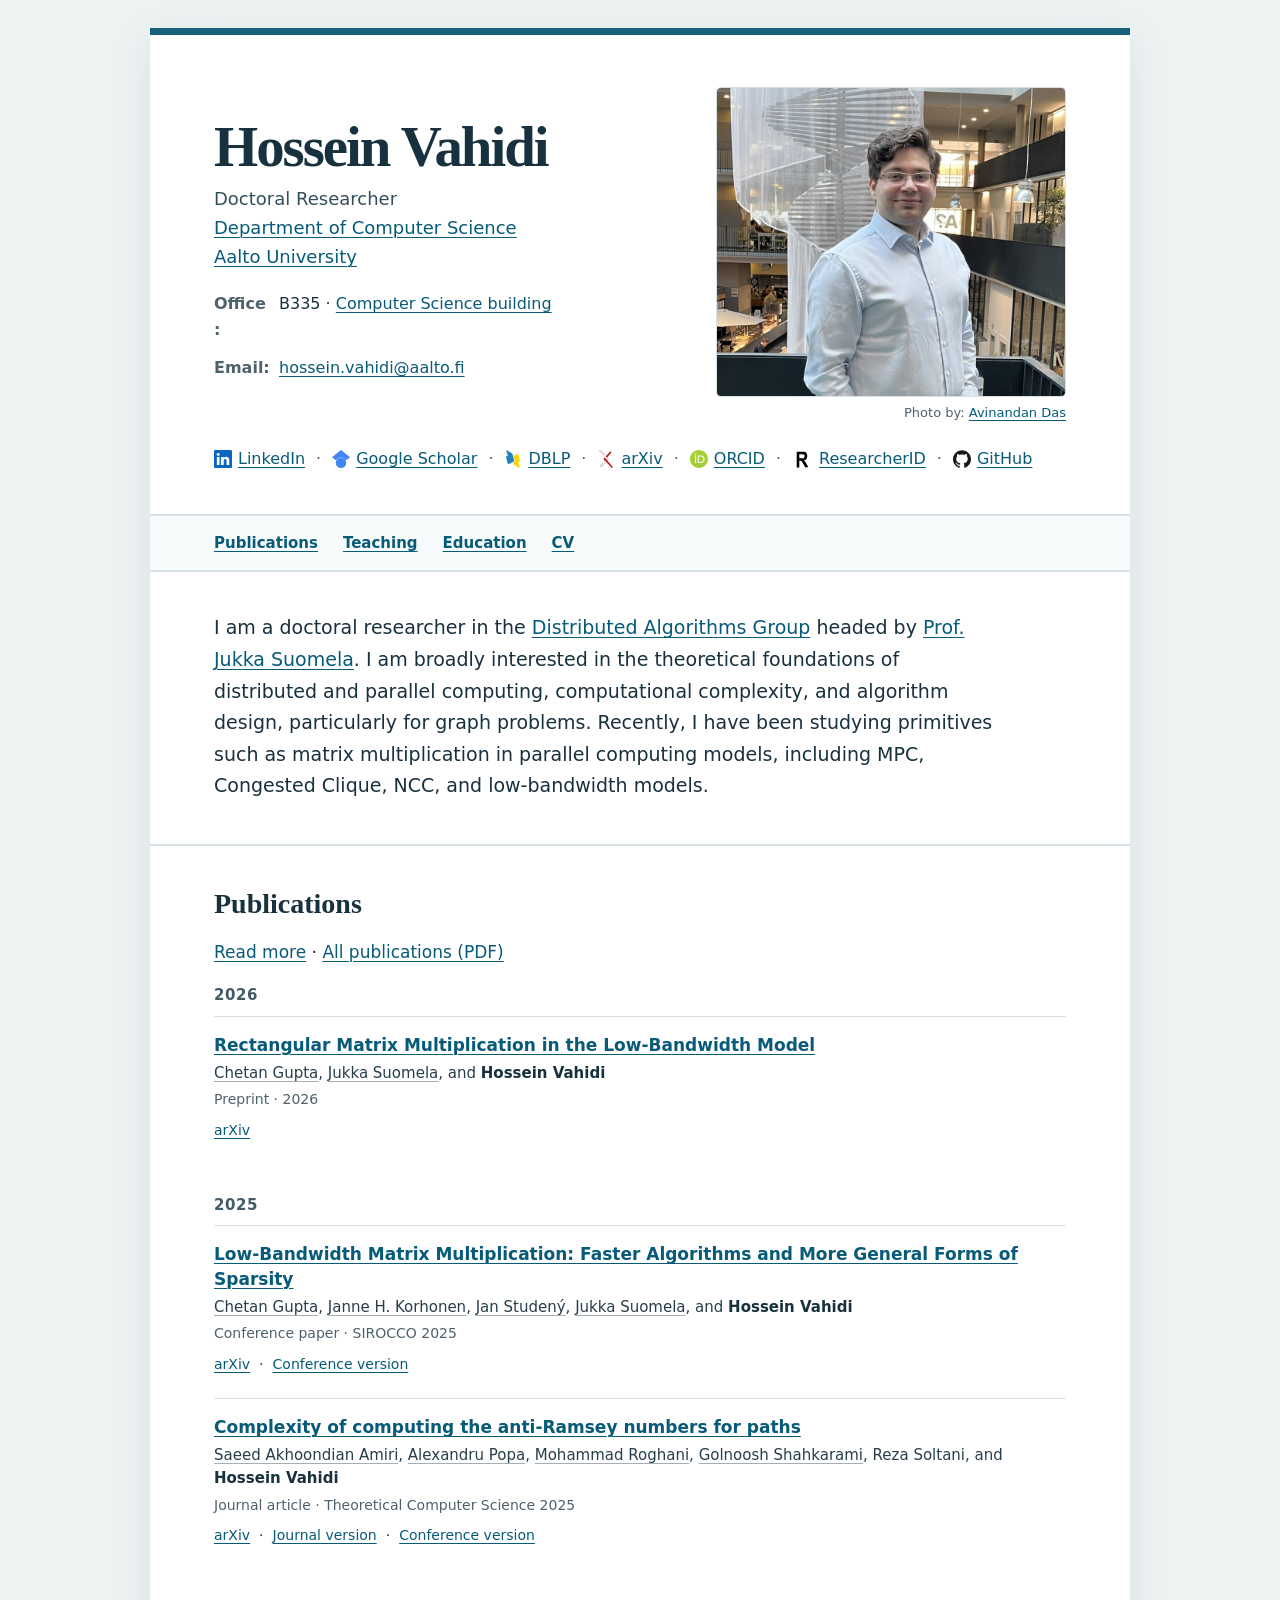
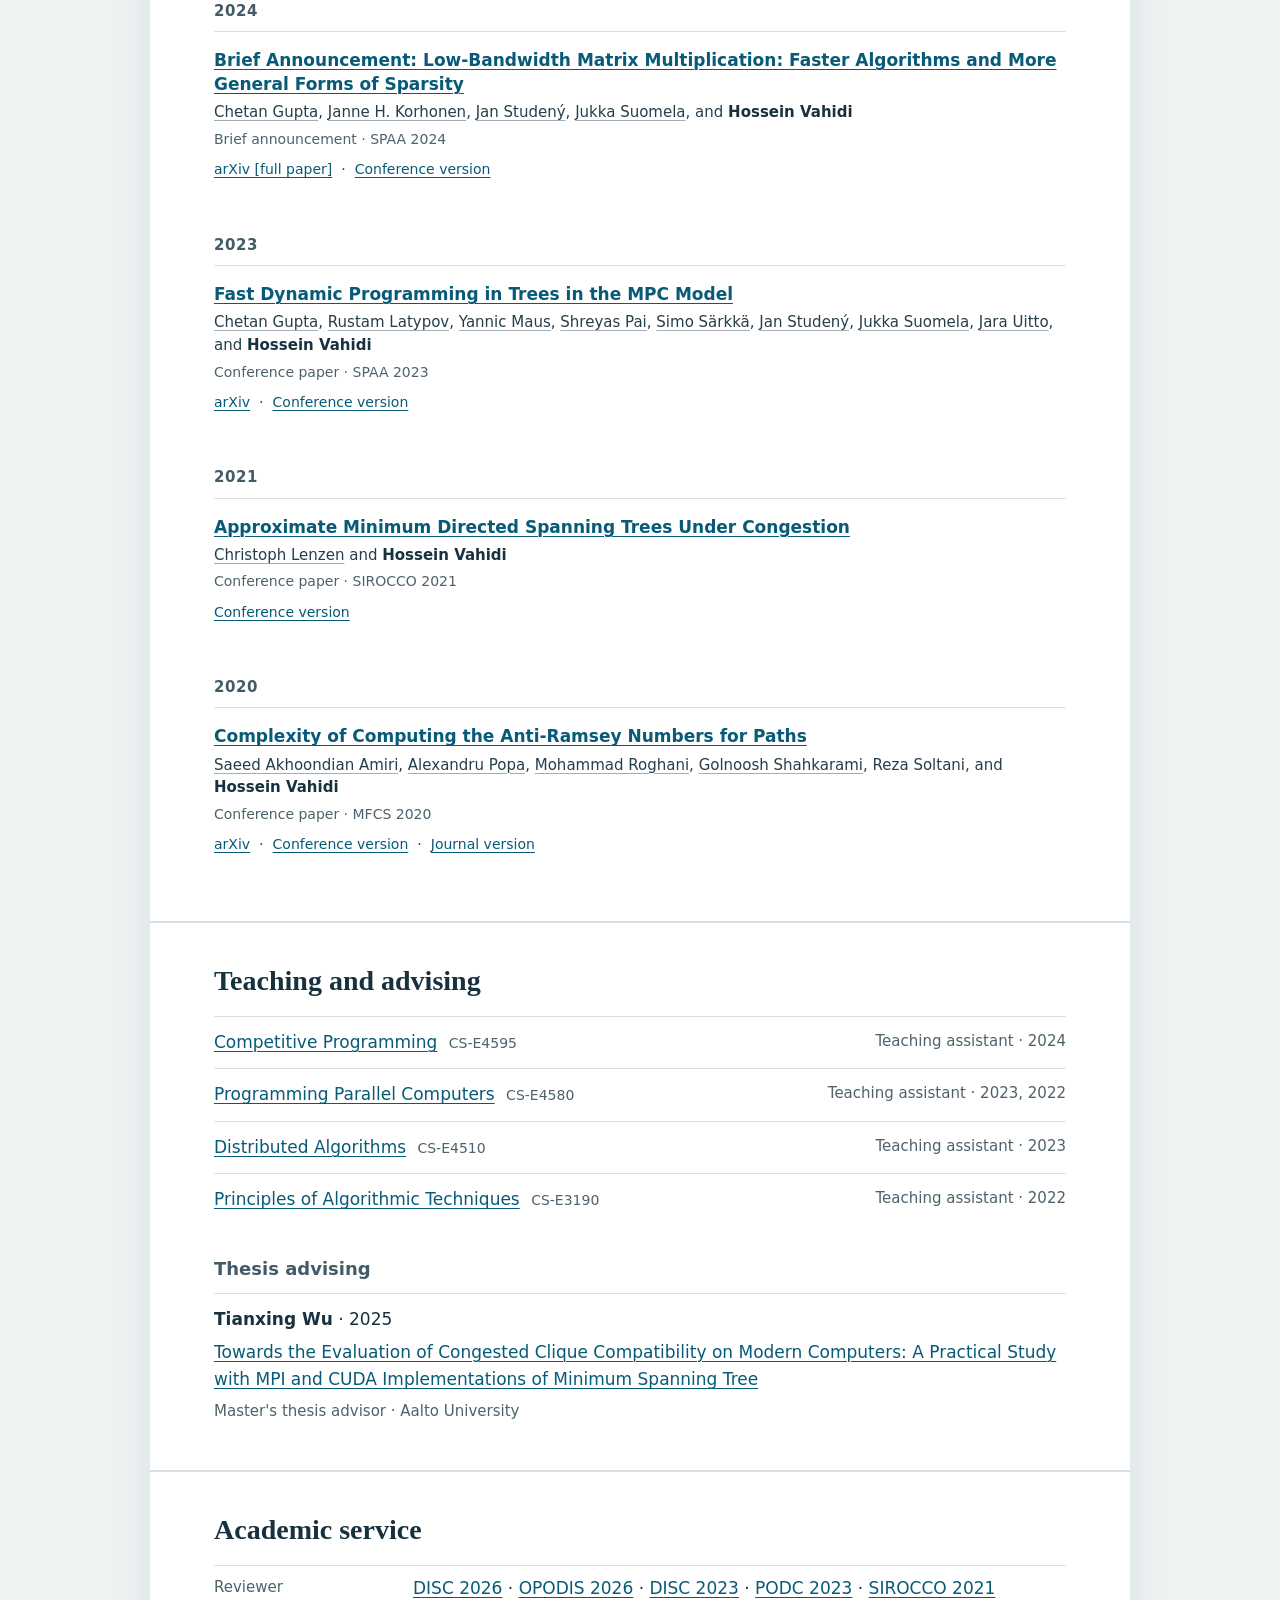
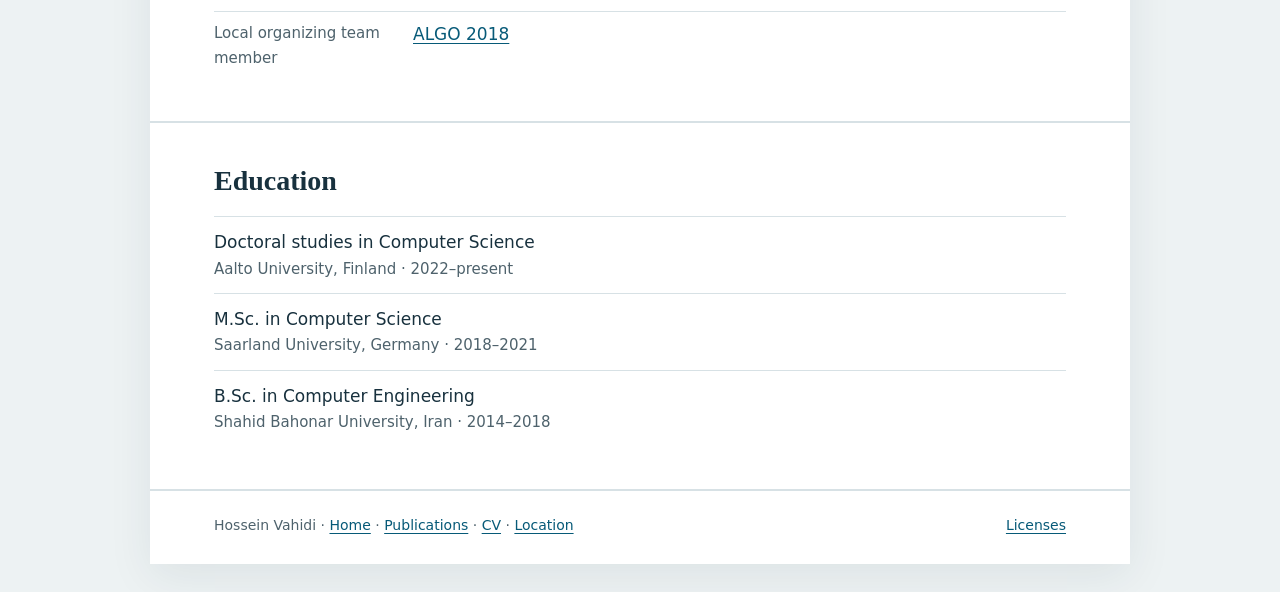
==== index.html @ 8aebdb67 "Link coauthor websites" ====
<!doctype html>
<html lang="en">
<head>
  <meta charset="utf-8">
  <meta name="viewport" content="width=device-width, initial-scale=1">
  <meta name="description" content="Doctoral Researcher · Department of Computer Science · Aalto University. Research, publications, teaching, and academic activity.">
  <title>Hossein Vahidi</title>
  <link rel="stylesheet" href="./assets/css/site.css">

</head>
<body>
  <a class="skip-link" href="#main">Skip to content</a>
  <div class="page">
    <header class="hero">
      <div class="hero-copy">
        <h1>Hossein Vahidi</h1>
        <p class="role">Doctoral Researcher<br><a href="https://www.aalto.fi/en/department-of-computer-science">Department of Computer Science</a><br><a href="https://www.aalto.fi/en">Aalto University</a></p>
        <p class="contact-row"><span class="contact-label">Office:</span> <span>B335 · <a href="location.html">Computer Science building</a></span></p>
        <p class="contact-row"><span class="contact-label">Email:</span> <span><a href="mailto:hossein.vahidi@aalto.fi">hossein.vahidi@aalto.fi</a></span></p>
      </div>
      <figure class="portrait-figure">
        <img class="portrait" src="assets/images/profile.jpg" width="900" height="796" decoding="async" alt="Portrait of Hossein Vahidi">
        <figcaption class="portrait-credit">Photo by: <a href="https://sites.google.com/view/avinandan/home">Avinandan Das</a></figcaption>
      </figure>
      <div class="profile-links" aria-label="Academic and professional profiles"><span class="profile-item"><a href="https://www.linkedin.com/in/hnvahidi/"><svg class="profile-logo" data-profile="linkedin" viewBox="0 0 16 16" fill="#0A66C2" aria-hidden="true" focusable="false"><path d="M0 1.146C0 .513.526 0 1.175 0h13.65C15.474 0 16 .513 16 1.146v13.708c0 .633-.526 1.146-1.175 1.146H1.175C.526 16 0 15.487 0 14.854zm4.943 12.248V6.169H2.542v7.225zm-1.2-8.212c.837 0 1.358-.554 1.358-1.248-.015-.709-.52-1.248-1.342-1.248S2.4 3.226 2.4 3.934c0 .694.521 1.248 1.327 1.248zm4.908 8.212V9.359c0-.216.016-.432.08-.586.173-.431.568-.878 1.232-.878.869 0 1.216.662 1.216 1.634v3.865h2.401V9.25c0-2.22-1.184-3.252-2.764-3.252-1.274 0-1.845.7-2.165 1.193v.025h-.016l.016-.025V6.169h-2.4c.03.678 0 7.225 0 7.225z"/></svg><span>LinkedIn</span></a> <span class="profile-separator" aria-hidden="true">·</span></span> <span class="profile-item"><a href="https://scholar.google.com/citations?user=b3YQjyIAAAAJ"><svg class="profile-logo" data-profile="google-scholar" viewBox="0 0 24 24" fill="#4285F4" aria-hidden="true" focusable="false"><path d="M5.242 13.769L0 9.5 12 0l12 9.5-5.242 4.269C17.548 11.249 14.978 9.5 12 9.5c-2.977 0-5.548 1.748-6.758 4.269zM12 10a7 7 0 1 0 0 14 7 7 0 0 0 0-14z"/></svg><span>Google Scholar</span></a> <span class="profile-separator" aria-hidden="true">·</span></span> <span class="profile-item"><a href="https://dblp.org/pid/224/3791-1"><svg class="profile-logo" data-profile="dblp" viewBox="0 0 24 24" fill="#2581C4" aria-hidden="true" focusable="false"><path d="M3.075.002c-.096.013-.154.092-.094.31L4.97 7.73 3.1 8.6s-.56.26-.4.85l2.45 9.159s.16.59.72.33l6.169-2.869 1.3-.61s.52-.24.42-.79l-.01-.06-1.13-4.22-.658-2.45-.672-2.49v-.04s-.16-.59-.84-1L3.5.141s-.265-.16-.425-.139z" fill="#2581C4"/><path d="M18.324 5.03a.724.724 0 0 0-.193.06l-5.602 2.6.862 3.2 1.09 4.08.01.06c.05.47-.411.79-.411.79l-1.88.87.5 1.89.04.1c.07.17.28.6.81.91l6.95 4.269s.68.41.52-.17l-1.981-7.4 1.861-.86s.56-.26.4-.85L18.85 5.42s-.116-.452-.526-.39z" fill="#FFD500"/></svg><span>DBLP</span></a> <span class="profile-separator" aria-hidden="true">·</span></span> <span class="profile-item"><a href="https://arxiv.org/a/vahidi_h_1"><svg class="profile-logo" data-profile="arxiv" viewBox="0 0 24 24" fill="#B31B1B" aria-hidden="true" focusable="false"><path d="M3.8423 0a1.0037 1.0037 0 0 0-.922.6078c-.1536.3687-.0438.6275.2938 1.1113l6.9185 8.3597-1.0223 1.1058a1.0393 1.0393 0 0 0 .003 1.4229l1.2292 1.3135-5.4391 6.4444c-.2803.299-.4538.823-.2971 1.1986a1.0253 1.0253 0 0 0 .9585.635.9133.9133 0 0 0 .6891-.3405l5.783-6.126 7.4902 8.0051a.8527.8527 0 0 0 .6835.2597.9575.9575 0 0 0 .8777-.6138c.1577-.377-.017-.7502-.306-1.1407l-7.0518-8.3418 1.0632-1.13a.9626.9626 0 0 0 .0089-1.3165L4.6336.4639s-.3733-.4535-.768-.463zm0 .272h.0166c.2179.0052.4874.2715.5644.3639l.005.006.0052.0055 10.169 10.9905a.6915.6915 0 0 1-.0072.945l-1.0666 1.133-1.4982-1.7724-8.5994-10.39c-.3286-.472-.352-.6183-.2592-.841a.7307.7307 0 0 1 .6704-.4401Zm14.341 1.5701a.877.877 0 0 0-.6554.2418l-5.6962 6.1584 1.6944 1.8319 5.3089-6.5138c.3251-.4335.479-.6603.3247-1.0292a1.1205 1.1205 0 0 0-.9763-.689zm-7.6557 12.2823 1.3186 1.4135-5.7864 6.1295a.6494.6494 0 0 1-.4959.26.7516.7516 0 0 1-.706-.4669c-.1119-.2682.0359-.6864.2442-.9083l.0051-.0055.0047-.0055z"/></svg><span>arXiv</span></a> <span class="profile-separator" aria-hidden="true">·</span></span> <span class="profile-item"><a href="https://orcid.org/0000-0002-0040-1213"><svg class="profile-logo" data-profile="orcid" viewBox="0 0 24 24" fill="#A6CE39" aria-hidden="true" focusable="false"><path d="M12 0C5.372 0 0 5.372 0 12s5.372 12 12 12 12-5.372 12-12S18.628 0 12 0zM7.369 4.378c.525 0 .947.431.947.947s-.422.947-.947.947a.95.95 0 0 1-.947-.947c0-.525.422-.947.947-.947zm-.722 3.038h1.444v10.041H6.647V7.416zm3.562 0h3.9c3.712 0 5.344 2.653 5.344 5.025 0 2.578-2.016 5.025-5.325 5.025h-3.919V7.416zm1.444 1.303v7.444h2.297c3.272 0 4.022-2.484 4.022-3.722 0-2.016-1.284-3.722-4.097-3.722h-2.222z"/></svg><span>ORCID</span></a> <span class="profile-separator" aria-hidden="true">·</span></span> <span class="profile-item"><a href="https://www.webofscience.com/wos/author/record/REZ-7550-2026"><svg class="profile-logo" data-profile="web-of-science" viewBox="0 0 320 512" fill="#000000" aria-hidden="true" focusable="false"><path d="M 18.560221,447.99914 V 64 H 152.41616 c 34.22381,0 58.6717,3.455812 73.34367,10.352093 14.67196,6.896322 26.71982,18.864102 36.144,35.888077 9.42419,17.02394 14.14393,37.40792 14.14393,61.16806 0,30.03214 -7.19994,54.22408 -21.616,72.55967 -14.41603,18.33559 -34.88004,29.85582 -61.42399,34.57601 13.61584,9.7759 24.88013,20.47974 33.792,32.08006 8.91187,11.61601 21.03978,32.4318 36.41613,62.47968 l 38.22388,74.8959 h -75.84009 l -45.98377,-83.5518 c -16.55978,-30.20801 -27.8079,-49.1198 -33.74388,-56.70385 -5.93598,-7.58406 -12.22417,-12.83184 -18.86409,-15.71191 -6.63993,-2.88006 -17.2799,-4.31987 -31.951873,-4.31987 H 81.93591 V 448 H 18.560221 Z M 81.93591,226.39968 h 47.15191 c 28.81588,0 47.15191,-1.26393 55.00808,-3.79179 7.85618,-2.52789 14.22398,-7.6322 19.12003,-15.32779 4.89606,-7.67988 7.3281,-17.90378 7.3281,-30.63983 0,-12.22416 -2.4478,-22.04778 -7.3281,-29.47212 -4.8803,-7.42437 -11.51978,-12.52777 -19.90402,-15.32779 -5.93599,-1.92017 -23.13584,-2.88006 -51.59997,-2.88006 H 81.93591 v 97.43983 z"/></svg><span>ResearcherID</span></a> <span class="profile-separator" aria-hidden="true">·</span></span> <span class="profile-item"><a href="https://github.com/HnVahidi"><svg class="profile-logo" data-profile="github" viewBox="0 0 24 24" fill="#181717" aria-hidden="true" focusable="false"><path d="M12 .297c-6.63 0-12 5.373-12 12 0 5.303 3.438 9.8 8.205 11.385.6.113.82-.258.82-.577 0-.285-.01-1.04-.015-2.04-3.338.724-4.042-1.61-4.042-1.61C4.422 18.07 3.633 17.7 3.633 17.7c-1.087-.744.084-.729.084-.729 1.205.084 1.838 1.236 1.838 1.236 1.07 1.835 2.809 1.305 3.495.998.108-.776.417-1.305.76-1.605-2.665-.3-5.466-1.332-5.466-5.93 0-1.31.465-2.38 1.235-3.22-.135-.303-.54-1.523.105-3.176 0 0 1.005-.322 3.3 1.23.96-.267 1.98-.399 3-.405 1.02.006 2.04.138 3 .405 2.28-1.552 3.285-1.23 3.285-1.23.645 1.653.24 2.873.12 3.176.765.84 1.23 1.91 1.23 3.22 0 4.61-2.805 5.625-5.475 5.92.42.36.81 1.096.81 2.22 0 1.606-.015 2.896-.015 3.286 0 .315.21.69.825.57C20.565 22.092 24 17.592 24 12.297c0-6.627-5.373-12-12-12"/></svg><span>GitHub</span></a></span></div>
    </header>
    <nav class="page-nav" aria-label="Homepage sections"><a href="#publications">Publications</a><a href="#teaching">Teaching</a><a href="#education">Education</a><a href="cv.html">CV</a></nav>
    <main id="main"><div id="research" class="section research-intro"><p class="lead">I am a doctoral researcher in the <a href="https://research.cs.aalto.fi/da/">Distributed Algorithms Group</a> headed by <a href="https://jukkasuomela.fi/">Prof. Jukka Suomela</a>. I am broadly interested in the theoretical foundations of distributed and parallel computing, computational complexity, and algorithm design, particularly for graph problems. Recently, I have been studying primitives such as matrix multiplication in parallel computing models, including MPC, Congested Clique, NCC, and low-bandwidth models.</p></div><section id="publications" class="section"><h2>Publications</h2><p><a href="publications.html">Read more</a> · <a href="downloads/publications.pdf" download>All publications (PDF)</a></p><div class="year-group"><h3>2026</h3><ol class="publication-list"><li class="publication"><h4><a href="publications.html#rectangular-lb-mm26">Rectangular Matrix Multiplication in the Low-Bandwidth Model</a></h4><p class="authors"><a class="coauthor-link" href="https://sites.google.com/view/chetan-gupta/home">Chetan Gupta</a>, <a class="coauthor-link" href="https://jukkasuomela.fi/">Jukka Suomela</a>, and <strong>Hossein Vahidi</strong></p><p class="pub-meta">Preprint · 2026</p><p class="version-links"><a href="https://arxiv.org/abs/2606.04652">arXiv</a></p></li></ol></div><div class="year-group"><h3>2025</h3><ol class="publication-list"><li class="publication"><h4><a href="publications.html#lb-sparse-mm25">Low-Bandwidth Matrix Multiplication: Faster Algorithms and More General Forms of Sparsity</a></h4><p class="authors"><a class="coauthor-link" href="https://sites.google.com/view/chetan-gupta/home">Chetan Gupta</a>, <a class="coauthor-link" href="https://research-explorer.ista.ac.at/person/C5402D42-15BC-11E9-A202-CA2BE6697425">Janne H. Korhonen</a>, <a class="coauthor-link" href="https://sites.google.com/view/janstudeny/">Jan Studený</a>, <a class="coauthor-link" href="https://jukkasuomela.fi/">Jukka Suomela</a>, and <strong>Hossein Vahidi</strong></p><p class="pub-meta">Conference paper · SIROCCO 2025</p><p class="version-links"><a href="https://arxiv.org/abs/2404.15559">arXiv</a> <span aria-hidden="true">·</span> <a href="https://doi.org/10.1007/978-3-031-91736-3_20">Conference version</a></p></li><li class="publication"><h4><a href="publications.html#antiramsey20">Complexity of computing the anti-Ramsey numbers for paths</a></h4><p class="authors"><a class="coauthor-link" href="https://sites.google.com/view/saeedamiri/home">Saeed Akhoondian Amiri</a>, <a class="coauthor-link" href="https://alexpopa.neocities.org/">Alexandru Popa</a>, <a class="coauthor-link" href="https://mohammadroghani.github.io/">Mohammad Roghani</a>, <a class="coauthor-link" href="https://www.mpi-inf.mpg.de/departments/algorithms-complexity/people/current-members/golnoosh-shahkarami">Golnoosh Shahkarami</a>, Reza Soltani, and <strong>Hossein Vahidi</strong></p><p class="pub-meta">Journal article · Theoretical Computer Science 2025</p><p class="version-links"><a href="https://arxiv.org/abs/1810.08004">arXiv</a> <span aria-hidden="true">·</span> <a href="https://doi.org/10.1016/j.tcs.2025.115271">Journal version</a> <span aria-hidden="true">·</span> <a href="https://drops.dagstuhl.de/entities/document/10.4230/LIPIcs.MFCS.2020.6">Conference version</a></p></li></ol></div><div class="year-group"><h3>2024</h3><ol class="publication-list"><li class="publication"><h4><a href="publications.html#lb-sparse-mm-spaa24">Brief Announcement: Low-Bandwidth Matrix Multiplication: Faster Algorithms and More General Forms of Sparsity</a></h4><p class="authors"><a class="coauthor-link" href="https://sites.google.com/view/chetan-gupta/home">Chetan Gupta</a>, <a class="coauthor-link" href="https://research-explorer.ista.ac.at/person/C5402D42-15BC-11E9-A202-CA2BE6697425">Janne H. Korhonen</a>, <a class="coauthor-link" href="https://sites.google.com/view/janstudeny/">Jan Studený</a>, <a class="coauthor-link" href="https://jukkasuomela.fi/">Jukka Suomela</a>, and <strong>Hossein Vahidi</strong></p><p class="pub-meta">Brief announcement · SPAA 2024</p><p class="version-links"><a href="https://arxiv.org/abs/2404.15559">arXiv [full paper]</a> <span aria-hidden="true">·</span> <a href="https://doi.org/10.1145/3626183.3660270">Conference version</a></p></li></ol></div><div class="year-group"><h3>2023</h3><ol class="publication-list"><li class="publication"><h4><a href="publications.html#mpc_dp_trees23">Fast Dynamic Programming in Trees in the MPC Model</a></h4><p class="authors"><a class="coauthor-link" href="https://sites.google.com/view/chetan-gupta/home">Chetan Gupta</a>, <a class="coauthor-link" href="https://rustamlatypov.github.io/">Rustam Latypov</a>, <a class="coauthor-link" href="https://academia.yannicmaus.de/">Yannic Maus</a>, <a class="coauthor-link" href="https://shreyaspai.com/">Shreyas Pai</a>, <a class="coauthor-link" href="https://users.aalto.fi/~ssarkka/">Simo Särkkä</a>, <a class="coauthor-link" href="https://sites.google.com/view/janstudeny/">Jan Studený</a>, <a class="coauthor-link" href="https://jukkasuomela.fi/">Jukka Suomela</a>, <a class="coauthor-link" href="https://users.aalto.fi/~uittoj3/">Jara Uitto</a>, and <strong>Hossein Vahidi</strong></p><p class="pub-meta">Conference paper · SPAA 2023</p><p class="version-links"><a href="https://arxiv.org/abs/2305.03693">arXiv</a> <span aria-hidden="true">·</span> <a href="https://doi.org/10.1145/3558481.3591098">Conference version</a></p></li></ol></div><div class="year-group"><h3>2021</h3><ol class="publication-list"><li class="publication"><h4><a href="publications.html#congest-mdst21">Approximate Minimum Directed Spanning Trees Under Congestion</a></h4><p class="authors"><a class="coauthor-link" href="https://sites.google.com/view/christoph-lenzen">Christoph Lenzen</a> and <strong>Hossein Vahidi</strong></p><p class="pub-meta">Conference paper · SIROCCO 2021</p><p class="version-links"><a href="https://doi.org/10.1007/978-3-030-79527-6_20">Conference version</a></p></li></ol></div><div class="year-group"><h3>2020</h3><ol class="publication-list"><li class="publication"><h4><a href="publications.html#antiramsey-mfcs20">Complexity of Computing the Anti-Ramsey Numbers for Paths</a></h4><p class="authors"><a class="coauthor-link" href="https://sites.google.com/view/saeedamiri/home">Saeed Akhoondian Amiri</a>, <a class="coauthor-link" href="https://alexpopa.neocities.org/">Alexandru Popa</a>, <a class="coauthor-link" href="https://mohammadroghani.github.io/">Mohammad Roghani</a>, <a class="coauthor-link" href="https://www.mpi-inf.mpg.de/departments/algorithms-complexity/people/current-members/golnoosh-shahkarami">Golnoosh Shahkarami</a>, Reza Soltani, and <strong>Hossein Vahidi</strong></p><p class="pub-meta">Conference paper · MFCS 2020</p><p class="version-links"><a href="https://arxiv.org/abs/1810.08004">arXiv</a> <span aria-hidden="true">·</span> <a href="https://drops.dagstuhl.de/entities/document/10.4230/LIPIcs.MFCS.2020.6">Conference version</a> <span aria-hidden="true">·</span> <a href="https://doi.org/10.1016/j.tcs.2025.115271">Journal version</a></p></li></ol></div></section><section id="teaching" class="section"><h2>Teaching and advising</h2><ul class="simple-list"><li class="simple-item"><span><a href="https://plus.cs.aalto.fi/cs-e4595/2024/">Competitive Programming</a> <span class="code">CS-E4595</span></span><span class="item-detail">Teaching assistant · 2024</span></li><li class="simple-item"><span><a href="https://ppc.cs.aalto.fi/">Programming Parallel Computers</a> <span class="code">CS-E4580</span></span><span class="item-detail">Teaching assistant · 2023, 2022</span></li><li class="simple-item"><span><a href="https://jukkasuomela.fi/da2020/">Distributed Algorithms</a> <span class="code">CS-E4510</span></span><span class="item-detail">Teaching assistant · 2023</span></li><li class="simple-item"><span><a href="https://plus.cs.aalto.fi/CS-E3190/2022/">Principles of Algorithmic Techniques</a> <span class="code">CS-E3190</span></span><span class="item-detail">Teaching assistant · 2022</span></li></ul><h3 class="subheading">Thesis advising</h3><ul class="simple-list"><li class="thesis-item"><p><strong>Tianxing Wu</strong> · 2025</p><p><a href="https://urn.fi/URN:NBN:fi:aalto-202508196296">Towards the Evaluation of Congested Clique Compatibility on Modern Computers: A Practical Study with MPI and CUDA Implementations of Minimum Spanning Tree</a></p><p class="item-detail">Master&#x27;s thesis advisor · Aalto University</p></li></ul></section><section id="service" class="section"><h2>Academic service</h2><dl class="service-list"><div class="service-row"><dt>Reviewer</dt><dd><a href="https://www.disc-conference.org/wp/disc2026/">DISC 2026</a> <span aria-hidden="true">·</span> <a href="https://opodis26.software.imdea.org/">OPODIS 2026</a> <span aria-hidden="true">·</span> <a href="https://drops.dagstuhl.de/entities/document/10.4230/LIPIcs.DISC.2023.0">DISC 2023</a> <span aria-hidden="true">·</span> <a href="https://www.podc.org/podc2023/">PODC 2023</a> <span aria-hidden="true">·</span> <a href="https://link.springer.com/book/10.1007/978-3-030-79527-6">SIROCCO 2021</a></dd></div><div class="service-row"><dt>Local organizing team member</dt><dd><a href="https://algo2018.hiit.fi/committees/">ALGO 2018</a></dd></div></dl></section><section id="education" class="section"><h2>Education</h2><ul class="simple-list"><li class="simple-item"><span>Doctoral studies in Computer Science</span><span class="item-detail">Aalto University, Finland · 2022–present</span></li><li class="simple-item"><span>M.Sc. in Computer Science</span><span class="item-detail">Saarland University, Germany · 2018–2021</span></li><li class="simple-item"><span>B.Sc. in Computer Engineering</span><span class="item-detail">Shahid Bahonar University, Iran · 2014–2018</span></li></ul></section></main>
    <footer class="footer"><span class="footer-navigation">Hossein Vahidi · <a href="./">Home</a> · <a href="./publications.html">Publications</a> · <a href="./cv.html">CV</a> · <a href="./location.html">Location</a></span><a class="footer-licenses" href="./assets/ICON-LICENSE.txt">Licenses</a></footer>
  </div>
</body>
</html>
---- assets/css/site.css ----
:root {
  color-scheme: light;
  --ink: #18313e;
  --muted: #4e626c;
  --line: #d7e1e5;
  --divider-width: 2px;
  --link: #075a78;
  --paper: #ffffff;
  --background: #edf2f3;
  --page-gutter: clamp(28px, calc(10vw - 34px), 64px);
}

* { box-sizing: border-box; }

html { scroll-behavior: smooth; }

body {
  margin: 0;
  background: var(--background);
  color: var(--ink);
  font-family: system-ui, -apple-system, "Segoe UI", sans-serif;
  font-size: 17px;
  line-height: 1.62;
}

a { color: var(--link); text-decoration-thickness: 1px; text-underline-offset: 3px; }
a:hover { color: #043e54; text-decoration-thickness: 2px; }
a:focus-visible { outline: 3px solid #c28431; outline-offset: 4px; border-radius: 2px; }

.skip-link {
  position: absolute;
  top: -100px;
  left: 12px;
  padding: 8px 14px;
  background: var(--paper);
  z-index: 5;
}
.skip-link:focus { top: 12px; }

.page {
  max-width: 980px;
  min-height: 100vh;
  margin: 28px auto;
  background: var(--paper);
  box-shadow: 0 12px 42px rgba(20, 46, 59, .08);
}

.hero {
  display: grid;
  grid-template-columns: minmax(0, 1fr) clamp(240px, 36vw, 350px);
  gap: 24px clamp(24px, 4.3vw, 42px);
  align-items: center;
  justify-content: space-between;
  padding: clamp(34px, 5.3vw, 52px) var(--page-gutter) clamp(34px, 4.3vw, 42px);
  border-top: 7px solid #19607a;
}
.hero-copy { min-width: 0; }
.eyebrow {
  margin: 0 0 7px;
  color: var(--muted);
  font-size: 12px;
  font-weight: 700;
  letter-spacing: .13em;
  text-transform: uppercase;
}
h1, h2, h3, h4, p { margin-top: 0; }
h1 {
  margin-bottom: 5px;
  font-family: Georgia, "Times New Roman", serif;
  font-size: clamp(2.5rem, 5.6vw, 3.55rem);
  font-weight: 600;
  letter-spacing: -.035em;
  line-height: 1.1;
}
.role { max-width: 560px; margin-bottom: 20px; color: #334f5b; font-size: 18px; }
.contact-row { display: grid; grid-template-columns: 3.5em minmax(0, 1fr); gap: 9px; margin-bottom: 12px; font-size: 16px; overflow-wrap: anywhere; }
.contact-label { color: var(--muted); font-weight: 600; }
.profile-links { grid-column: 1 / -1; display: flex; flex-wrap: wrap; gap: 7px 11px; font-size: 16px; }
.profile-item { display: inline-flex; align-items: center; gap: 11px; }
.profile-links a { display: inline-flex; align-items: center; gap: 6px; white-space: nowrap; }
.profile-logo { width: 18px; height: 18px; flex: 0 0 auto; }
.profile-logo[data-profile="web-of-science"] { width: 21px; height: 21px; }
.profile-separator { color: var(--muted); }
.portrait-figure {
  width: 100%;
  max-width: 350px;
  margin: 0;
  justify-self: end;
}
.portrait {
  display: block;
  width: 100%;
  height: auto;
  border: 1px solid var(--line);
  border-radius: 5px;
}
.portrait-credit {
  margin-top: 6px;
  color: var(--muted);
  font-size: 13px;
  line-height: 1.5;
  text-align: right;
}

.page-nav {
  display: flex;
  flex-wrap: wrap;
  gap: 4px 25px;
  padding: 15px var(--page-gutter);
  border-top: var(--divider-width) solid var(--line);
  border-bottom: var(--divider-width) solid var(--line);
  background: #f8fbfb;
  font-size: 15px;
  font-weight: 600;
}

.section { padding: 40px var(--page-gutter) 42px; border-bottom: var(--divider-width) solid var(--line); scroll-margin-top: 15px; }
.section:last-child { border-bottom: 0; }
h2 {
  margin-bottom: 18px;
  font-family: Georgia, "Times New Roman", serif;
  font-size: 1.75rem;
  font-weight: 600;
  line-height: 1.25;
}
.lead { max-width: 780px; margin-bottom: 0; font-size: 19px; line-height: 1.66; }
.section-note { max-width: 780px; margin-bottom: 22px; color: var(--muted); font-size: 15px; }
.year-group + .year-group { margin-top: 29px; }
h3 { margin-bottom: 8px; color: #425b66; font-size: 15px; font-weight: 700; letter-spacing: .04em; }
.publication-list, .simple-list, .service-list { margin: 0; padding: 0; list-style: none; }
.publication { padding: 16px 0 18px; border-top: 1px solid var(--line); }
.publication h4 { margin-bottom: 5px; font-size: 17px; font-weight: 650; line-height: 1.42; }
.publication p { margin-bottom: 0; }
.authors { color: #263e4a; font-size: 15px; line-height: 1.52; }
.authors strong { color: var(--ink); font-weight: 700; }
.authors .coauthor-link { color: inherit; text-decoration-color: #a3afb5; text-decoration-thickness: 1px; text-underline-offset: 3px; }
.authors .coauthor-link:hover { color: inherit; text-decoration-color: currentColor; }
.pub-meta { margin-top: 4px; color: var(--muted); font-size: 14px; }
.version-links { display: flex; flex-wrap: wrap; align-items: center; gap: 0 9px; margin: 3px 0 0; font-size: 14px; }
.version-links a { display: inline-flex; align-items: center; min-height: 32px; padding: 3px 0; white-space: nowrap; }
.section-tabs { display: flex; flex-wrap: wrap; gap: 8px 26px; padding: 15px var(--page-gutter); border-bottom: var(--divider-width) solid var(--line); background: #f8fbfb; font-size: 15px; font-weight: 600; }
.section-tabs a { display: inline-block; padding: 5px 0; }
.download-links { display: flex; flex-wrap: wrap; gap: 12px 24px; }
.download-links a { display: inline-block; padding: 9px 14px; border: 1px solid var(--link); border-radius: 4px; }
.download-links a:hover { background: #edf5f6; }
.cv-intro { padding-top: 26px; padding-bottom: 26px; }
.subheading { margin: 28px 0 10px; font-size: 18px; letter-spacing: 0; }
.thesis-item { padding-top: 12px; border-top: 1px solid var(--line); }
.thesis-item p { margin-bottom: 5px; }
.thesis-item .item-detail { text-align: left; white-space: normal; }
.inner-header { padding: 40px var(--page-gutter) 32px; border-top: 7px solid #19607a; }
.inner-header .eyebrow { margin-bottom: 16px; }
.page-nav [aria-current="page"] { color: var(--ink); text-decoration: none; }
.page-intro p:last-child { margin-bottom: 0; }
.paper-detail { position: relative; }
.paper-detail h2 { font-family: inherit; font-size: 1.4rem; line-height: 1.4; letter-spacing: -.01em; }
.paper-summary-card { position: relative; display: block; margin-bottom: 16px; padding: 20px; border: 1px solid var(--line); border-radius: 5px; background: #f8fbfb; color: var(--ink); }
.paper-title-link::after { content: ""; position: absolute; inset: 0; z-index: 1; border-radius: 5px; }
.paper-summary-card .coauthor-link { position: relative; z-index: 2; }
.paper-summary-card h2, .paper-summary-action { color: var(--link); text-decoration: underline; text-decoration-thickness: 1px; text-underline-offset: 3px; }
.paper-summary-card:is(:hover, :focus-within) { color: var(--ink); border-color: var(--link); background: #edf5f6; }
.paper-summary-card:is(:hover, :focus-within) h2, .paper-summary-card:is(:hover, :focus-within) .paper-summary-action { text-decoration-thickness: 2px; }
.paper-summary-action { font-size: 14px; font-weight: 600; }
.paper-abstract-preview {
  max-width: 75ch;
  margin: 18px 0;
  font-size: 17px;
  line-height: 1.65;
  display: -webkit-box;
  -webkit-box-orient: vertical;
  -webkit-line-clamp: 4;
  line-clamp: 4;
  overflow: hidden;
}
.paper-abstract-preview p { display: inline; margin: 0; }
.paper-abstract-preview p + p::before { content: " "; }
.paper-versions { padding: 0; margin: 0; list-style: none; font-size: 14px; color: var(--muted); }
.paper-versions li + li { margin-top: 10px; }
.abstract-reference-note { margin: 20px 0 0; font-size: 14px; }
.abstract-reference-note p { margin-bottom: 0; }
.paper-header { padding-top: 26px; padding-bottom: 24px; }
.paper-header .eyebrow { margin-bottom: 0; }
.paper-heading h1 { margin: 10px 0 20px; font-size: clamp(1.9rem, 4.3vw, 2.7rem); line-height: 1.17; letter-spacing: -.025em; }
.paper-heading .authors { margin-bottom: 18px; font-size: 16px; }
.paper-heading .pub-meta { margin-bottom: 0; }
.paper-heading .version-links { font-size: 16px; }
.abstract { line-height: 1.75; }
.abstract > p { max-width: 75ch; }
.abstract p:last-child { margin-bottom: 0; }
:is(.abstract, .paper-abstract-preview) math { font-family: "Cambria Math", "STIX Two Math", math; font-size: 1em; }
.abstract math[display="block"] { overflow-x: auto; padding: 10px 0; }
.citation-actions { display: flex; flex-wrap: wrap; align-items: center; gap: 10px 20px; font-size: 15px; }
.citation-actions button { border: 1px solid var(--link); border-radius: 4px; padding: 8px 14px; background: var(--link); color: white; font: inherit; cursor: pointer; }
.citation-actions button:hover { background: #043e54; }
.citation-actions button:focus-visible, .citation pre:focus-visible { outline: 3px solid #c28431; outline-offset: 4px; }
.citation-actions button:disabled { opacity: .7; cursor: wait; }
#citation-status { color: var(--muted); }
.citation pre { margin: 20px 0 0; padding: 20px; border: 1px solid var(--line); border-radius: 4px; background: #f8fbfb; white-space: pre-wrap; overflow-wrap: anywhere; font-size: 13px; line-height: 1.65; tab-size: 2; }
.citation code { font-family: "Cascadia Code", Consolas, monospace; }
address { margin-bottom: 20px; font-style: normal; font-size: 18px; }
.location-map { display: block; width: 100%; height: 440px; margin-top: 28px; border: 1px solid var(--line); border-radius: 4px; }
.simple-item {
  display: flex;
  justify-content: space-between;
  gap: 12px 28px;
  padding: 12px 0;
  border-top: 1px solid var(--line);
}
.simple-item > span:first-child { min-width: 0; }
.item-detail { color: var(--muted); font-size: 15px; text-align: right; white-space: nowrap; }
.code { margin-left: 6px; color: var(--muted); font-size: 14px; white-space: nowrap; }
.service-row { display: grid; grid-template-columns: 175px minmax(0, 1fr); gap: 8px 24px; padding: 9px 0; border-top: 1px solid var(--line); }
.service-row dt { color: var(--muted); font-size: 15px; }
.service-row dd { margin: 0; }
.service-row dd a { white-space: nowrap; }
#education .simple-item { display: block; }
#education .item-detail { display: block; text-align: left; white-space: normal; }
.footer { display: flex; flex-wrap: wrap; align-items: baseline; gap: 12px 24px; padding: 23px var(--page-gutter) 28px; border-top: var(--divider-width) solid var(--line); color: var(--muted); font-size: 14px; }
.footer-navigation { min-width: 0; overflow-wrap: anywhere; }
.footer-licenses { margin-left: auto; flex: 0 0 auto; white-space: nowrap; }
.not-found { min-height: calc(100vh - 108px); padding: 80px var(--page-gutter); border-top: 7px solid #19607a; }
.not-found .role { margin-bottom: 20px; }

@media (max-width: 750px) {
  .page { margin: 0; box-shadow: none; }
  .inner-header { padding: 34px var(--page-gutter) 28px; }
  .page-nav { padding: 13px var(--page-gutter); }
  .section-tabs { padding: 13px var(--page-gutter); }
  .section { padding: 31px var(--page-gutter) 35px; }
  .footer { padding: 22px var(--page-gutter); }
  .not-found { padding: 54px var(--page-gutter); }
  .simple-item { display: block; }
  .item-detail { display: block; text-align: left; white-space: normal; }
}

@media (max-width: 620px) {
  .hero { display: block; }
  .portrait-figure { margin-top: 24px; }
  .profile-links { margin-top: 24px; }
  .service-row { display: block; }
  .service-row dt { margin-bottom: 3px; }
  .location-map { height: 340px; }
}

@media (prefers-reduced-motion: reduce) {
  html { scroll-behavior: auto; }
}
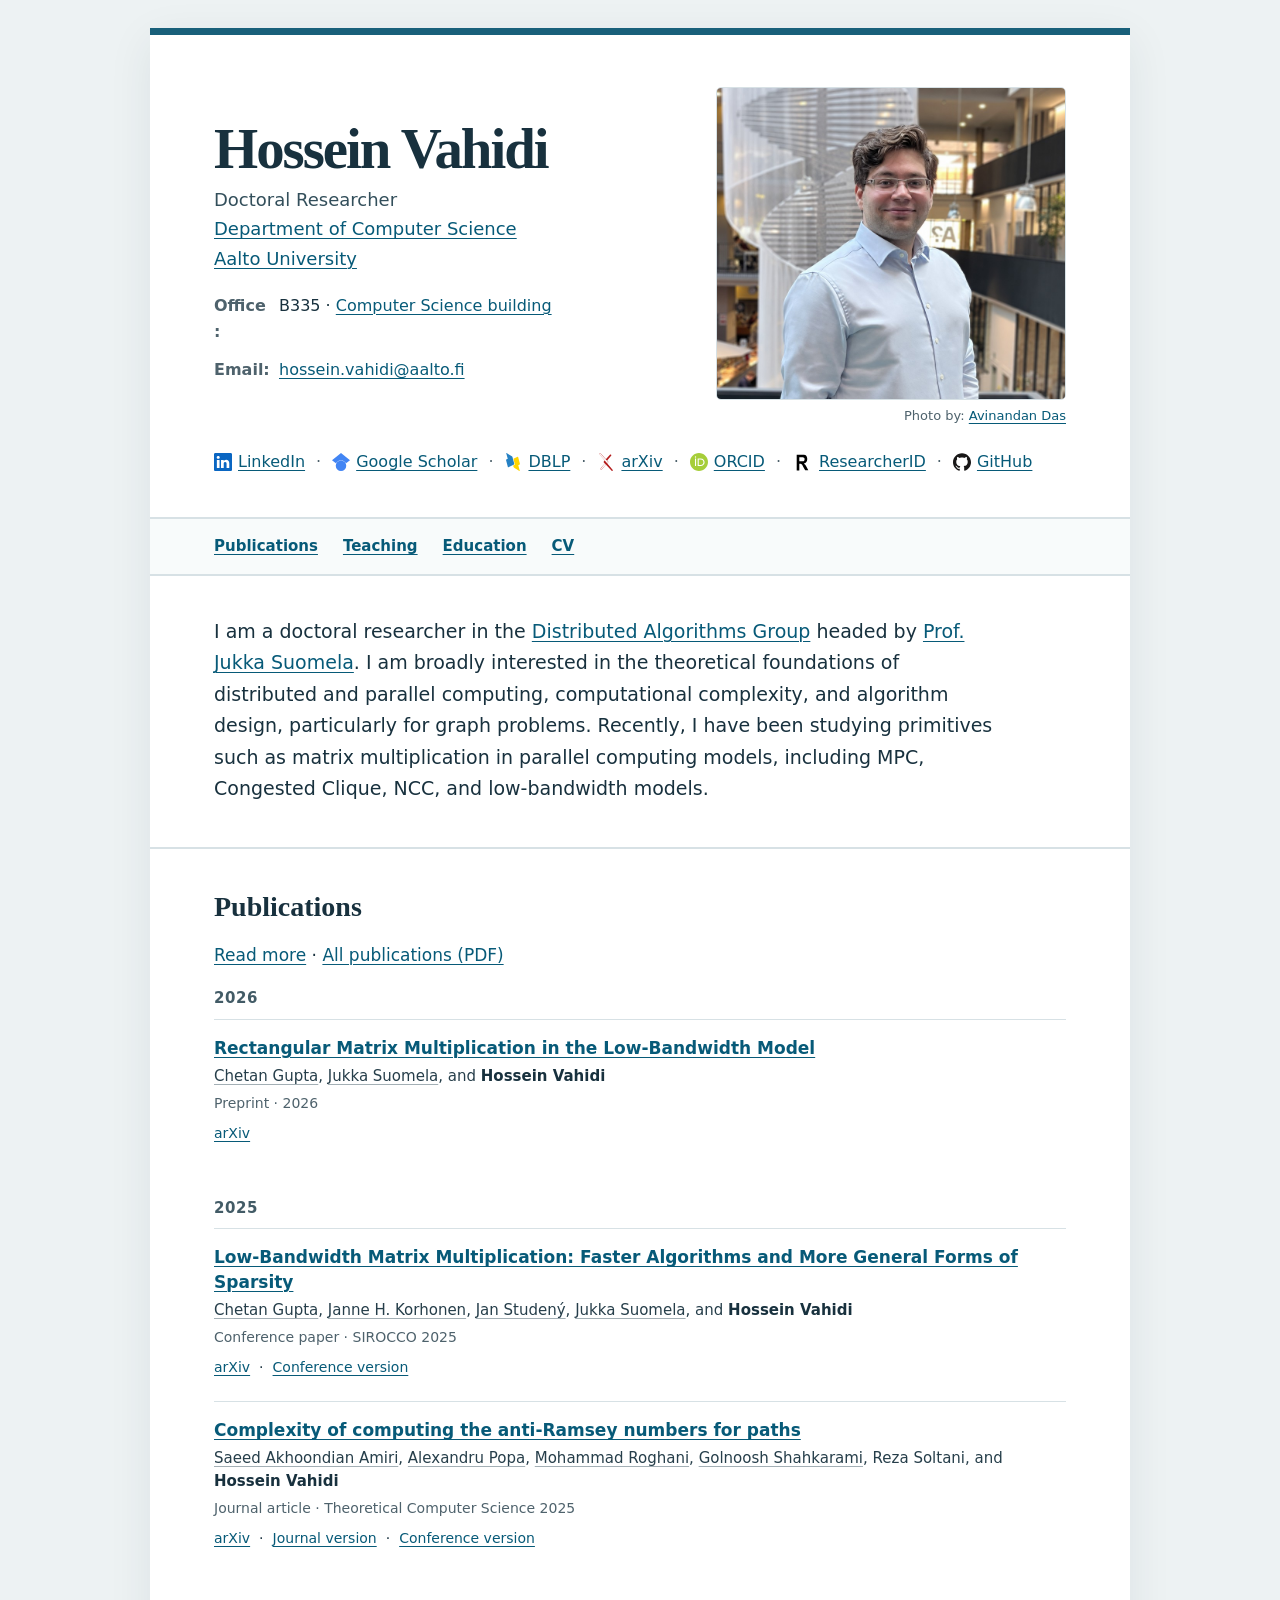
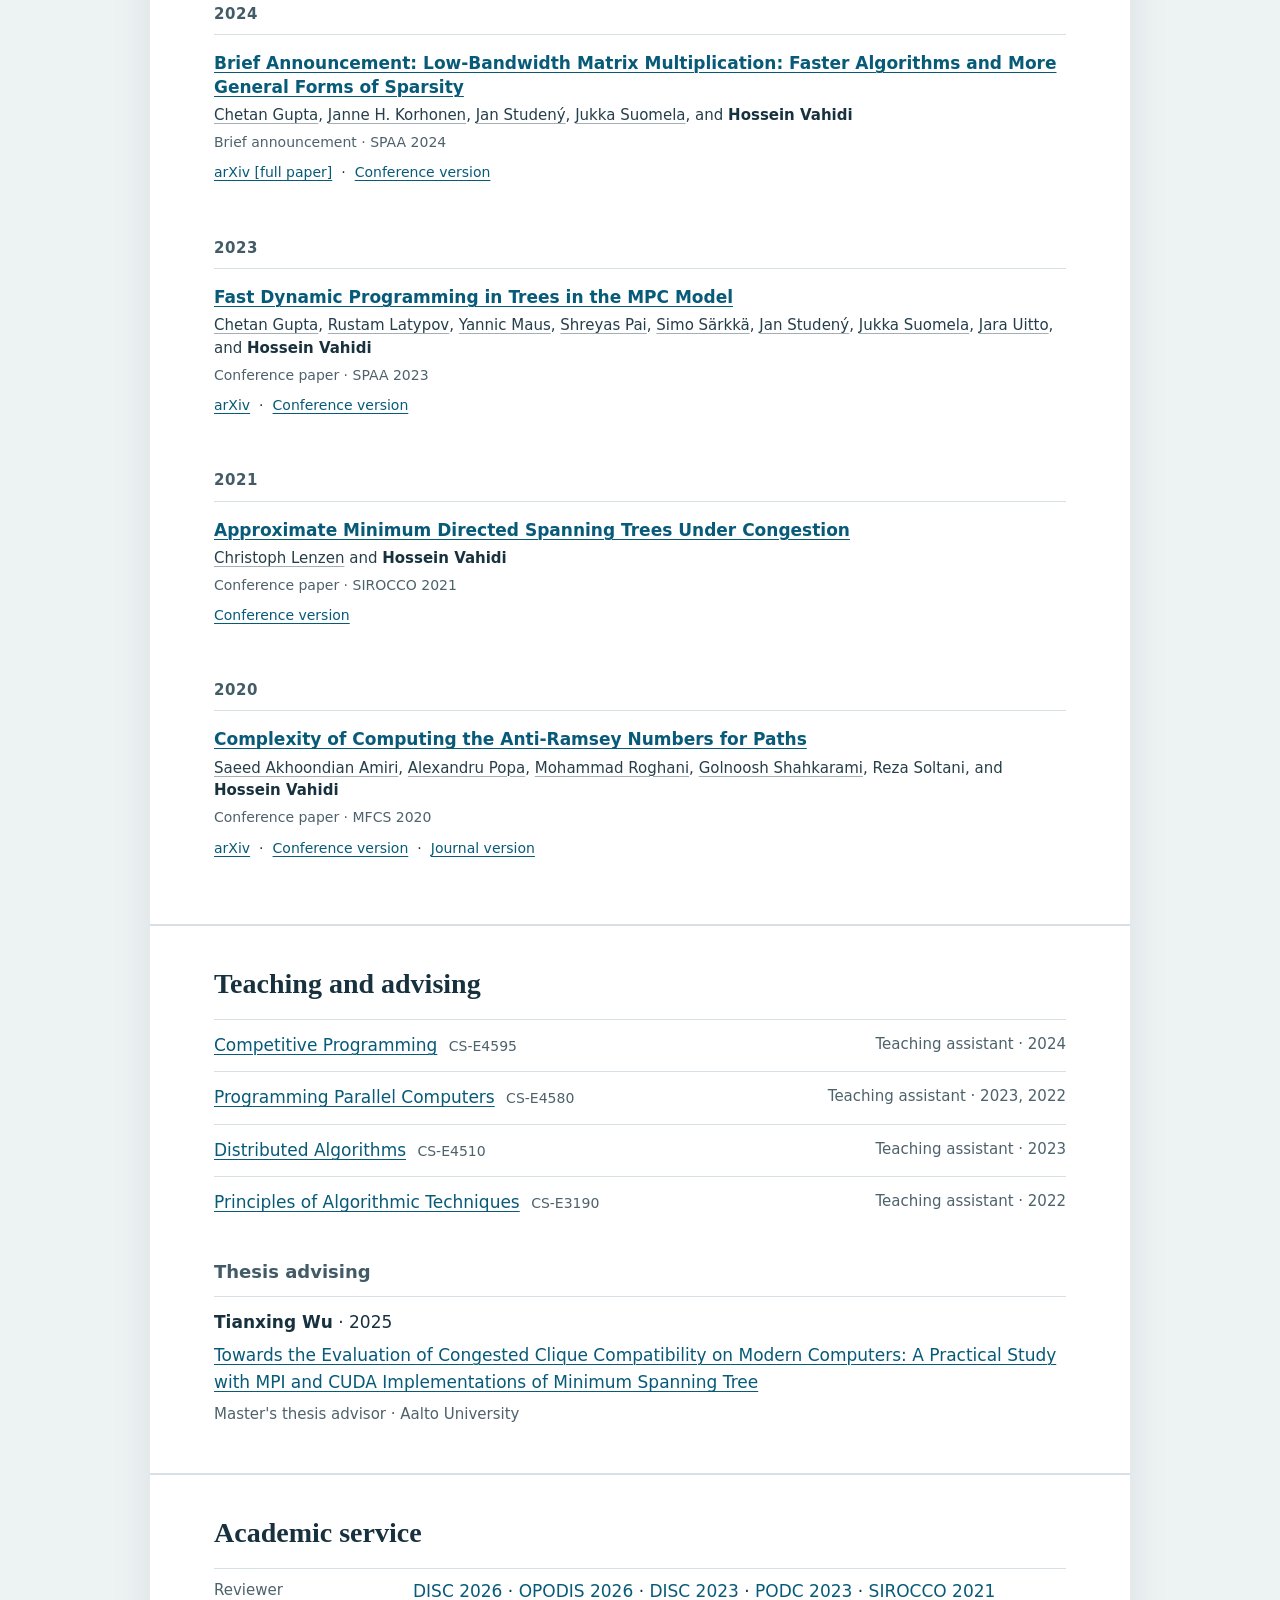
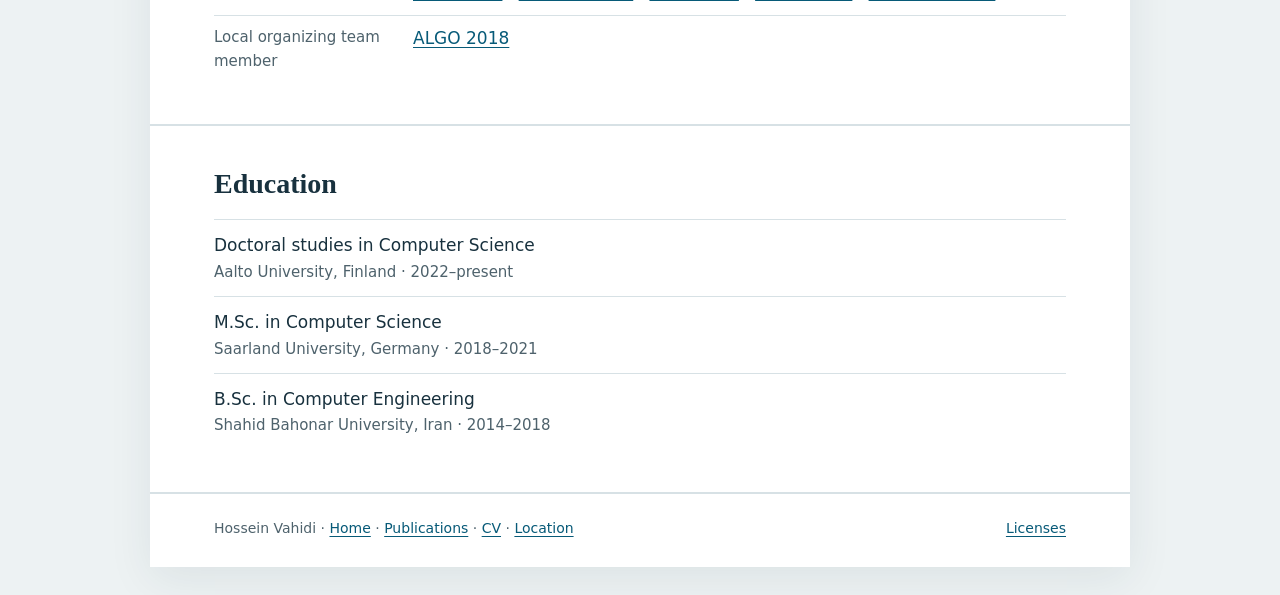
==== commit 5d845d4f: "updated website photo" ====
--- a/index.html
+++ b/index.html
@@ -5,6 +5,8 @@
   <meta name="viewport" content="width=device-width, initial-scale=1">
   <meta name="description" content="Doctoral Researcher · Department of Computer Science · Aalto University. Research, publications, teaching, and academic activity.">
   <title>Hossein Vahidi</title>
+  <link rel="icon" href="./favicon.ico" sizes="16x16 32x32 48x48 64x64">
+  <link rel="icon" href="./assets/images/favicon-192.png" type="image/png" sizes="192x192">
   <link rel="stylesheet" href="./assets/css/site.css">
 
 </head>
@@ -19,7 +21,7 @@
         <p class="contact-row"><span class="contact-label">Email:</span> <span><a href="mailto:hossein.vahidi@aalto.fi">hossein.vahidi@aalto.fi</a></span></p>
       </div>
       <figure class="portrait-figure">
-        <img class="portrait" src="assets/images/profile.jpg" width="900" height="796" decoding="async" alt="Portrait of Hossein Vahidi">
+        <img class="portrait" src="assets/images/profile.jpg" width="900" height="804" decoding="async" alt="Portrait of Hossein Vahidi">
         <figcaption class="portrait-credit">Photo by: <a href="https://sites.google.com/view/avinandan/home">Avinandan Das</a></figcaption>
       </figure>
       <div class="profile-links" aria-label="Academic and professional profiles"><span class="profile-item"><a href="https://www.linkedin.com/in/hnvahidi/"><svg class="profile-logo" data-profile="linkedin" viewBox="0 0 16 16" fill="#0A66C2" aria-hidden="true" focusable="false"><path d="M0 1.146C0 .513.526 0 1.175 0h13.65C15.474 0 16 .513 16 1.146v13.708c0 .633-.526 1.146-1.175 1.146H1.175C.526 16 0 15.487 0 14.854zm4.943 12.248V6.169H2.542v7.225zm-1.2-8.212c.837 0 1.358-.554 1.358-1.248-.015-.709-.52-1.248-1.342-1.248S2.4 3.226 2.4 3.934c0 .694.521 1.248 1.327 1.248zm4.908 8.212V9.359c0-.216.016-.432.08-.586.173-.431.568-.878 1.232-.878.869 0 1.216.662 1.216 1.634v3.865h2.401V9.25c0-2.22-1.184-3.252-2.764-3.252-1.274 0-1.845.7-2.165 1.193v.025h-.016l.016-.025V6.169h-2.4c.03.678 0 7.225 0 7.225z"/></svg><span>LinkedIn</span></a> <span class="profile-separator" aria-hidden="true">·</span></span> <span class="profile-item"><a href="https://scholar.google.com/citations?user=b3YQjyIAAAAJ"><svg class="profile-logo" data-profile="google-scholar" viewBox="0 0 24 24" fill="#4285F4" aria-hidden="true" focusable="false"><path d="M5.242 13.769L0 9.5 12 0l12 9.5-5.242 4.269C17.548 11.249 14.978 9.5 12 9.5c-2.977 0-5.548 1.748-6.758 4.269zM12 10a7 7 0 1 0 0 14 7 7 0 0 0 0-14z"/></svg><span>Google Scholar</span></a> <span class="profile-separator" aria-hidden="true">·</span></span> <span class="profile-item"><a href="https://dblp.org/pid/224/3791-1"><svg class="profile-logo" data-profile="dblp" viewBox="0 0 24 24" fill="#2581C4" aria-hidden="true" focusable="false"><path d="M3.075.002c-.096.013-.154.092-.094.31L4.97 7.73 3.1 8.6s-.56.26-.4.85l2.45 9.159s.16.59.72.33l6.169-2.869 1.3-.61s.52-.24.42-.79l-.01-.06-1.13-4.22-.658-2.45-.672-2.49v-.04s-.16-.59-.84-1L3.5.141s-.265-.16-.425-.139z" fill="#2581C4"/><path d="M18.324 5.03a.724.724 0 0 0-.193.06l-5.602 2.6.862 3.2 1.09 4.08.01.06c.05.47-.411.79-.411.79l-1.88.87.5 1.89.04.1c.07.17.28.6.81.91l6.95 4.269s.68.41.52-.17l-1.981-7.4 1.861-.86s.56-.26.4-.85L18.85 5.42s-.116-.452-.526-.39z" fill="#FFD500"/></svg><span>DBLP</span></a> <span class="profile-separator" aria-hidden="true">·</span></span> <span class="profile-item"><a href="https://arxiv.org/a/vahidi_h_1"><svg class="profile-logo" data-profile="arxiv" viewBox="0 0 24 24" fill="#B31B1B" aria-hidden="true" focusable="false"><path d="M3.8423 0a1.0037 1.0037 0 0 0-.922.6078c-.1536.3687-.0438.6275.2938 1.1113l6.9185 8.3597-1.0223 1.1058a1.0393 1.0393 0 0 0 .003 1.4229l1.2292 1.3135-5.4391 6.4444c-.2803.299-.4538.823-.2971 1.1986a1.0253 1.0253 0 0 0 .9585.635.9133.9133 0 0 0 .6891-.3405l5.783-6.126 7.4902 8.0051a.8527.8527 0 0 0 .6835.2597.9575.9575 0 0 0 .8777-.6138c.1577-.377-.017-.7502-.306-1.1407l-7.0518-8.3418 1.0632-1.13a.9626.9626 0 0 0 .0089-1.3165L4.6336.4639s-.3733-.4535-.768-.463zm0 .272h.0166c.2179.0052.4874.2715.5644.3639l.005.006.0052.0055 10.169 10.9905a.6915.6915 0 0 1-.0072.945l-1.0666 1.133-1.4982-1.7724-8.5994-10.39c-.3286-.472-.352-.6183-.2592-.841a.7307.7307 0 0 1 .6704-.4401Zm14.341 1.5701a.877.877 0 0 0-.6554.2418l-5.6962 6.1584 1.6944 1.8319 5.3089-6.5138c.3251-.4335.479-.6603.3247-1.0292a1.1205 1.1205 0 0 0-.9763-.689zm-7.6557 12.2823 1.3186 1.4135-5.7864 6.1295a.6494.6494 0 0 1-.4959.26.7516.7516 0 0 1-.706-.4669c-.1119-.2682.0359-.6864.2442-.9083l.0051-.0055.0047-.0055z"/></svg><span>arXiv</span></a> <span class="profile-separator" aria-hidden="true">·</span></span> <span class="profile-item"><a href="https://orcid.org/0000-0002-0040-1213"><svg class="profile-logo" data-profile="orcid" viewBox="0 0 24 24" fill="#A6CE39" aria-hidden="true" focusable="false"><path d="M12 0C5.372 0 0 5.372 0 12s5.372 12 12 12 12-5.372 12-12S18.628 0 12 0zM7.369 4.378c.525 0 .947.431.947.947s-.422.947-.947.947a.95.95 0 0 1-.947-.947c0-.525.422-.947.947-.947zm-.722 3.038h1.444v10.041H6.647V7.416zm3.562 0h3.9c3.712 0 5.344 2.653 5.344 5.025 0 2.578-2.016 5.025-5.325 5.025h-3.919V7.416zm1.444 1.303v7.444h2.297c3.272 0 4.022-2.484 4.022-3.722 0-2.016-1.284-3.722-4.097-3.722h-2.222z"/></svg><span>ORCID</span></a> <span class="profile-separator" aria-hidden="true">·</span></span> <span class="profile-item"><a href="https://www.webofscience.com/wos/author/record/REZ-7550-2026"><svg class="profile-logo" data-profile="web-of-science" viewBox="0 0 320 512" fill="#000000" aria-hidden="true" focusable="false"><path d="M 18.560221,447.99914 V 64 H 152.41616 c 34.22381,0 58.6717,3.455812 73.34367,10.352093 14.67196,6.896322 26.71982,18.864102 36.144,35.888077 9.42419,17.02394 14.14393,37.40792 14.14393,61.16806 0,30.03214 -7.19994,54.22408 -21.616,72.55967 -14.41603,18.33559 -34.88004,29.85582 -61.42399,34.57601 13.61584,9.7759 24.88013,20.47974 33.792,32.08006 8.91187,11.61601 21.03978,32.4318 36.41613,62.47968 l 38.22388,74.8959 h -75.84009 l -45.98377,-83.5518 c -16.55978,-30.20801 -27.8079,-49.1198 -33.74388,-56.70385 -5.93598,-7.58406 -12.22417,-12.83184 -18.86409,-15.71191 -6.63993,-2.88006 -17.2799,-4.31987 -31.951873,-4.31987 H 81.93591 V 448 H 18.560221 Z M 81.93591,226.39968 h 47.15191 c 28.81588,0 47.15191,-1.26393 55.00808,-3.79179 7.85618,-2.52789 14.22398,-7.6322 19.12003,-15.32779 4.89606,-7.67988 7.3281,-17.90378 7.3281,-30.63983 0,-12.22416 -2.4478,-22.04778 -7.3281,-29.47212 -4.8803,-7.42437 -11.51978,-12.52777 -19.90402,-15.32779 -5.93599,-1.92017 -23.13584,-2.88006 -51.59997,-2.88006 H 81.93591 v 97.43983 z"/></svg><span>ResearcherID</span></a> <span class="profile-separator" aria-hidden="true">·</span></span> <span class="profile-item"><a href="https://github.com/HnVahidi"><svg class="profile-logo" data-profile="github" viewBox="0 0 24 24" fill="#181717" aria-hidden="true" focusable="false"><path d="M12 .297c-6.63 0-12 5.373-12 12 0 5.303 3.438 9.8 8.205 11.385.6.113.82-.258.82-.577 0-.285-.01-1.04-.015-2.04-3.338.724-4.042-1.61-4.042-1.61C4.422 18.07 3.633 17.7 3.633 17.7c-1.087-.744.084-.729.084-.729 1.205.084 1.838 1.236 1.838 1.236 1.07 1.835 2.809 1.305 3.495.998.108-.776.417-1.305.76-1.605-2.665-.3-5.466-1.332-5.466-5.93 0-1.31.465-2.38 1.235-3.22-.135-.303-.54-1.523.105-3.176 0 0 1.005-.322 3.3 1.23.96-.267 1.98-.399 3-.405 1.02.006 2.04.138 3 .405 2.28-1.552 3.285-1.23 3.285-1.23.645 1.653.24 2.873.12 3.176.765.84 1.23 1.91 1.23 3.22 0 4.61-2.805 5.625-5.475 5.92.42.36.81 1.096.81 2.22 0 1.606-.015 2.896-.015 3.286 0 .315.21.69.825.57C20.565 22.092 24 17.592 24 12.297c0-6.627-5.373-12-12-12"/></svg><span>GitHub</span></a></span></div>
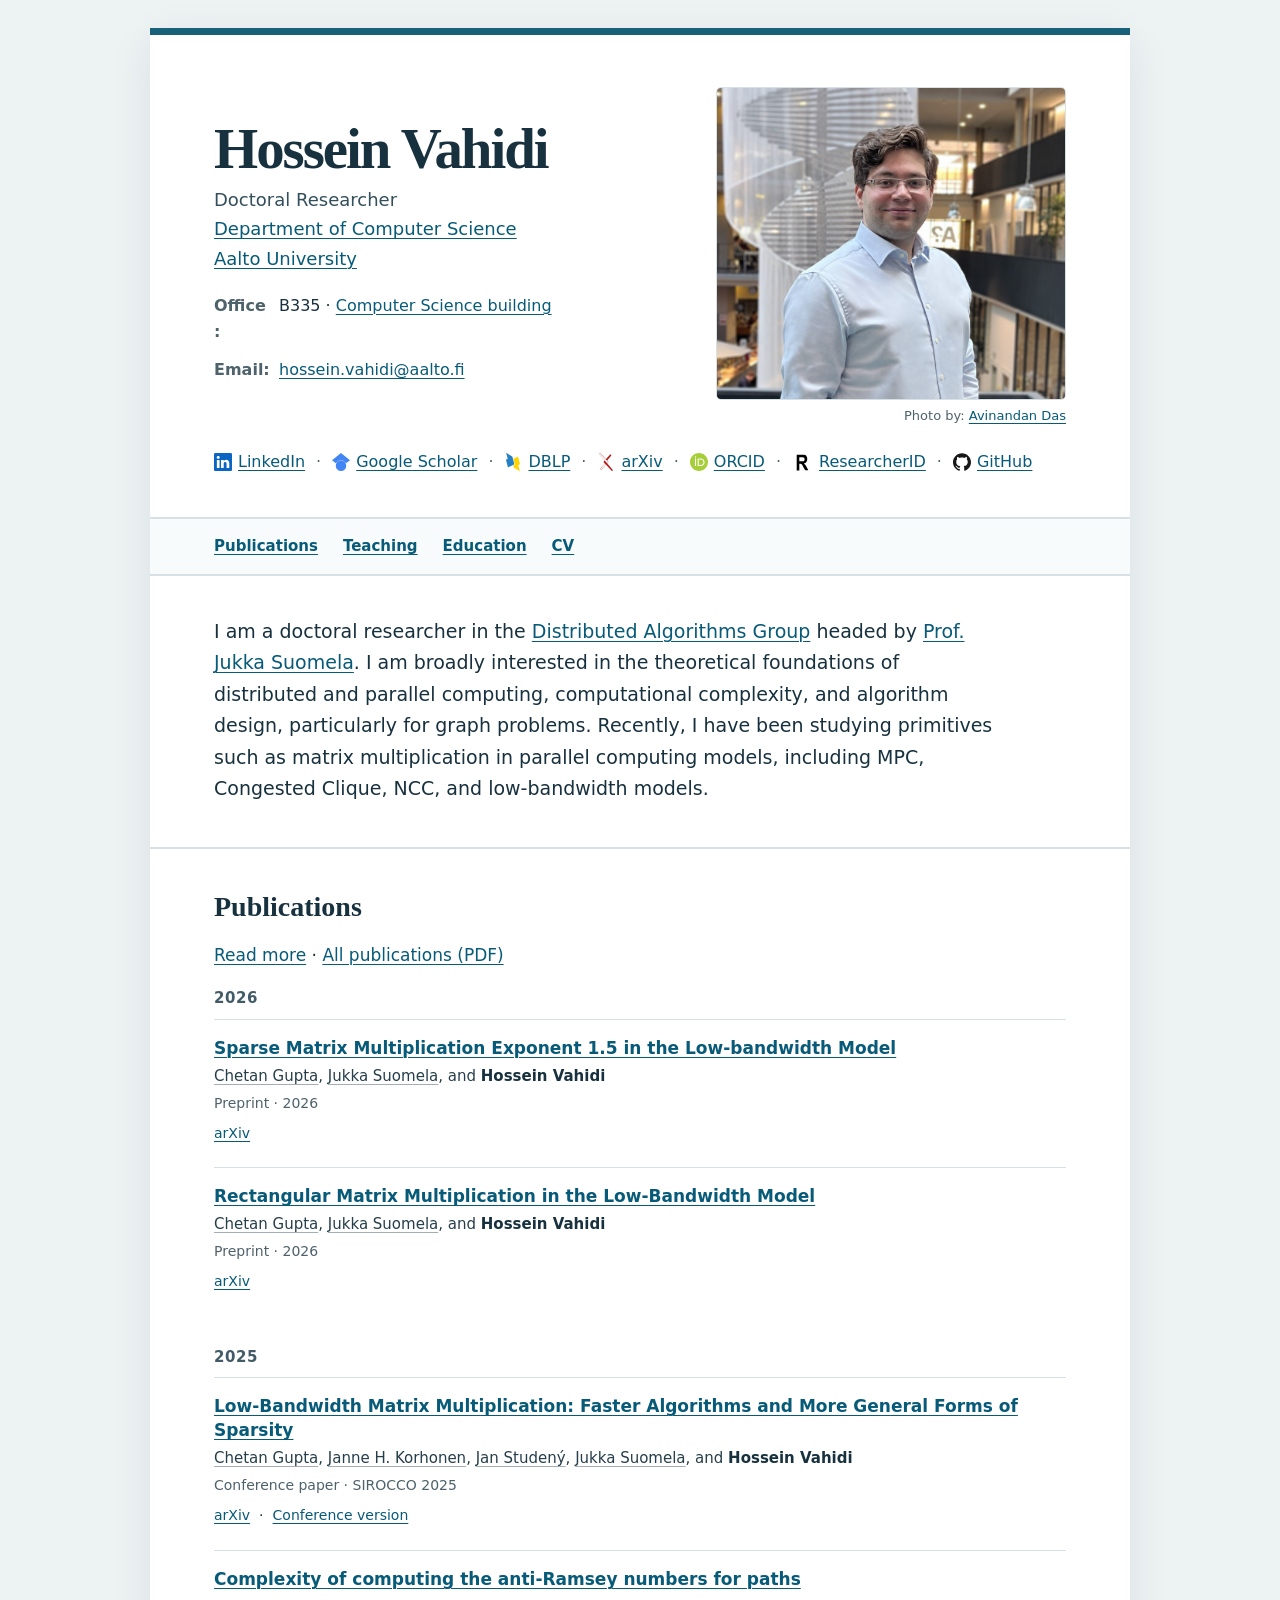
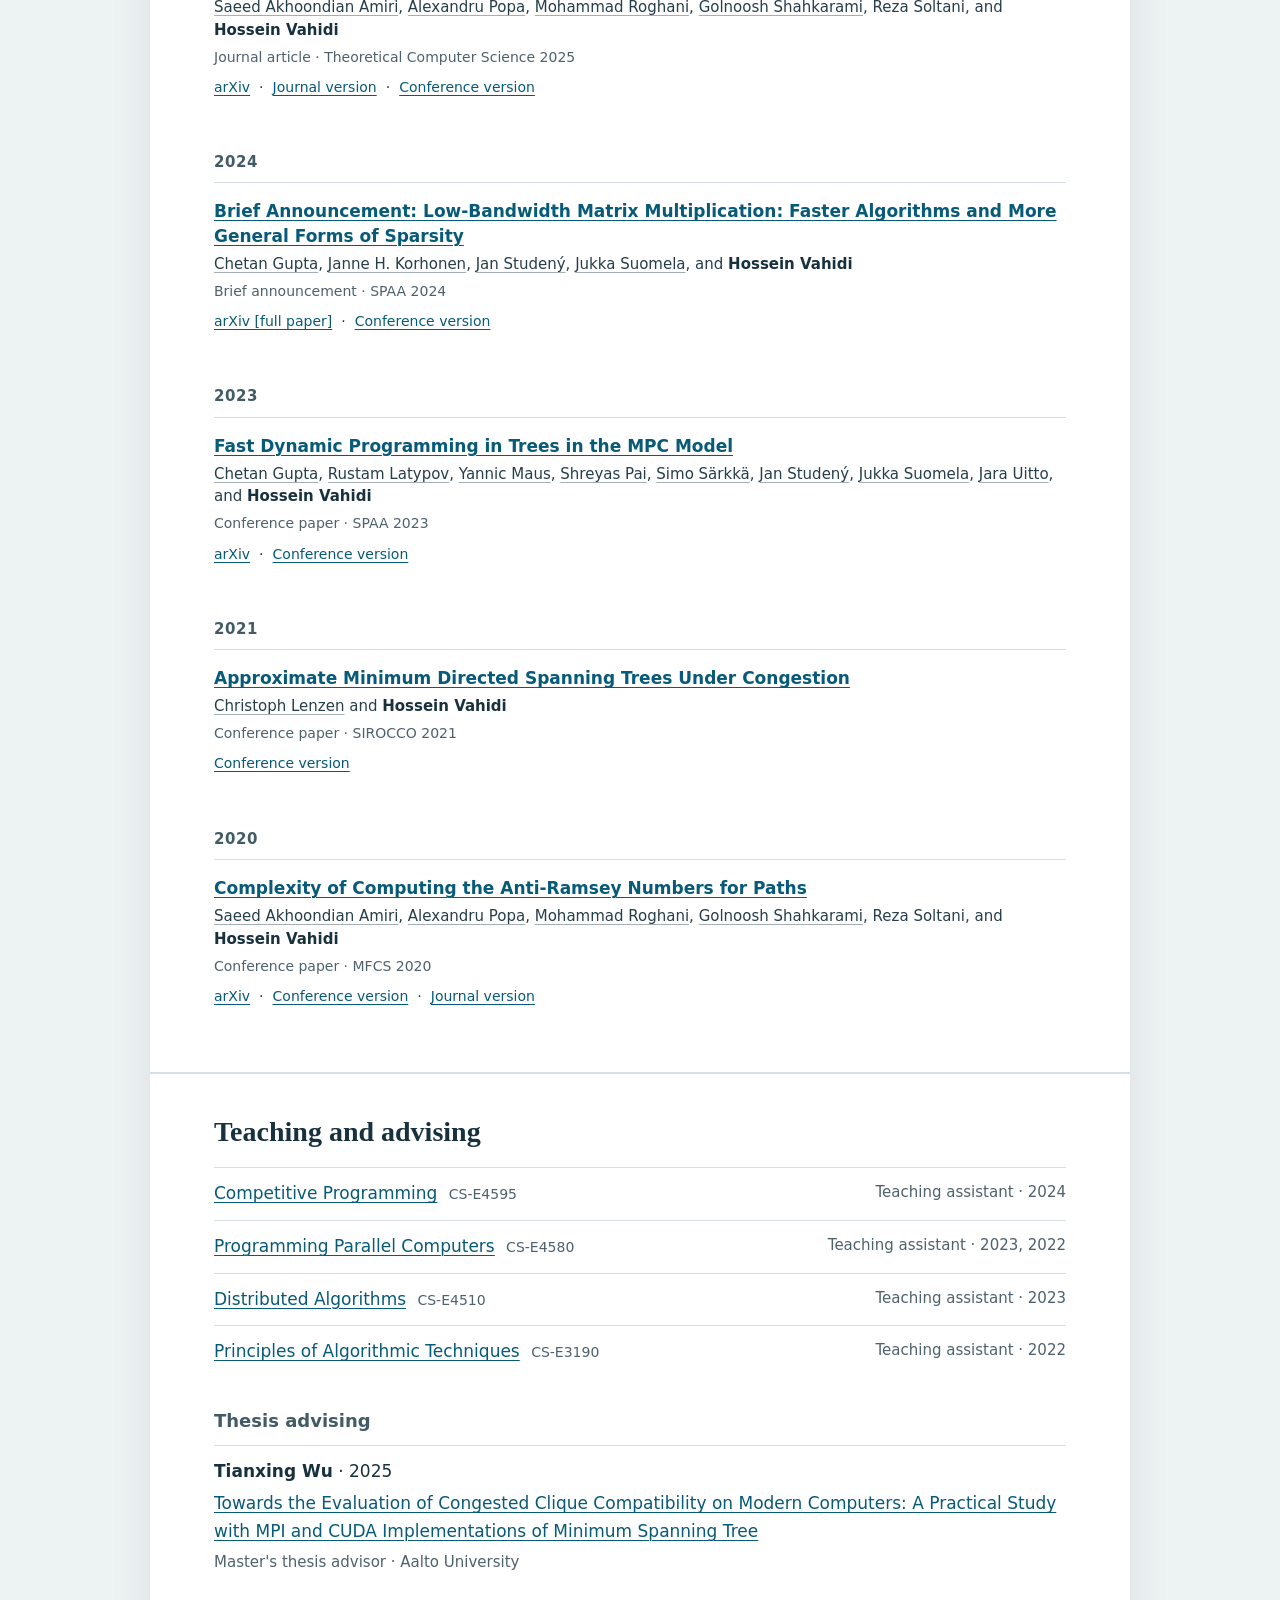
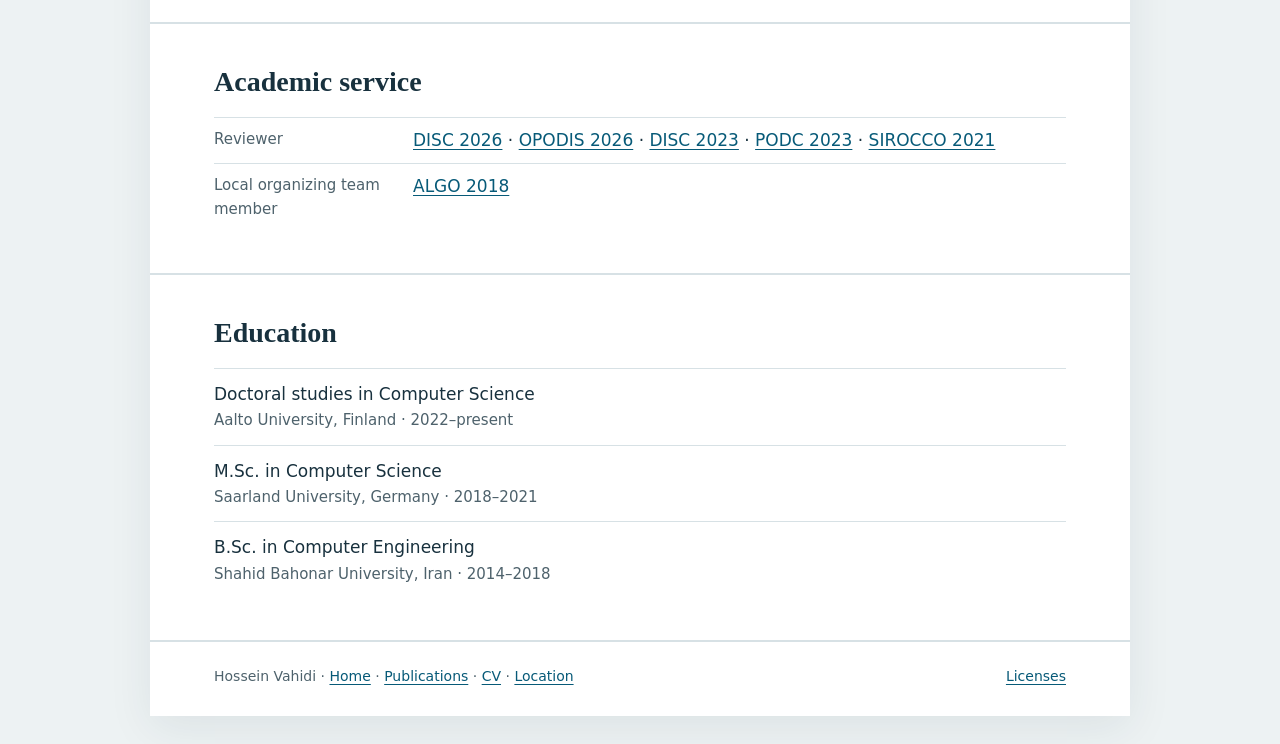
==== commit d900ca88: "List new sparse matrix multiplication preprint" ====
--- a/index.html
+++ b/index.html
@@ -27,7 +27,7 @@
       <div class="profile-links" aria-label="Academic and professional profiles"><span class="profile-item"><a href="https://www.linkedin.com/in/hnvahidi/"><svg class="profile-logo" data-profile="linkedin" viewBox="0 0 16 16" fill="#0A66C2" aria-hidden="true" focusable="false"><path d="M0 1.146C0 .513.526 0 1.175 0h13.65C15.474 0 16 .513 16 1.146v13.708c0 .633-.526 1.146-1.175 1.146H1.175C.526 16 0 15.487 0 14.854zm4.943 12.248V6.169H2.542v7.225zm-1.2-8.212c.837 0 1.358-.554 1.358-1.248-.015-.709-.52-1.248-1.342-1.248S2.4 3.226 2.4 3.934c0 .694.521 1.248 1.327 1.248zm4.908 8.212V9.359c0-.216.016-.432.08-.586.173-.431.568-.878 1.232-.878.869 0 1.216.662 1.216 1.634v3.865h2.401V9.25c0-2.22-1.184-3.252-2.764-3.252-1.274 0-1.845.7-2.165 1.193v.025h-.016l.016-.025V6.169h-2.4c.03.678 0 7.225 0 7.225z"/></svg><span>LinkedIn</span></a> <span class="profile-separator" aria-hidden="true">·</span></span> <span class="profile-item"><a href="https://scholar.google.com/citations?user=b3YQjyIAAAAJ"><svg class="profile-logo" data-profile="google-scholar" viewBox="0 0 24 24" fill="#4285F4" aria-hidden="true" focusable="false"><path d="M5.242 13.769L0 9.5 12 0l12 9.5-5.242 4.269C17.548 11.249 14.978 9.5 12 9.5c-2.977 0-5.548 1.748-6.758 4.269zM12 10a7 7 0 1 0 0 14 7 7 0 0 0 0-14z"/></svg><span>Google Scholar</span></a> <span class="profile-separator" aria-hidden="true">·</span></span> <span class="profile-item"><a href="https://dblp.org/pid/224/3791-1"><svg class="profile-logo" data-profile="dblp" viewBox="0 0 24 24" fill="#2581C4" aria-hidden="true" focusable="false"><path d="M3.075.002c-.096.013-.154.092-.094.31L4.97 7.73 3.1 8.6s-.56.26-.4.85l2.45 9.159s.16.59.72.33l6.169-2.869 1.3-.61s.52-.24.42-.79l-.01-.06-1.13-4.22-.658-2.45-.672-2.49v-.04s-.16-.59-.84-1L3.5.141s-.265-.16-.425-.139z" fill="#2581C4"/><path d="M18.324 5.03a.724.724 0 0 0-.193.06l-5.602 2.6.862 3.2 1.09 4.08.01.06c.05.47-.411.79-.411.79l-1.88.87.5 1.89.04.1c.07.17.28.6.81.91l6.95 4.269s.68.41.52-.17l-1.981-7.4 1.861-.86s.56-.26.4-.85L18.85 5.42s-.116-.452-.526-.39z" fill="#FFD500"/></svg><span>DBLP</span></a> <span class="profile-separator" aria-hidden="true">·</span></span> <span class="profile-item"><a href="https://arxiv.org/a/vahidi_h_1"><svg class="profile-logo" data-profile="arxiv" viewBox="0 0 24 24" fill="#B31B1B" aria-hidden="true" focusable="false"><path d="M3.8423 0a1.0037 1.0037 0 0 0-.922.6078c-.1536.3687-.0438.6275.2938 1.1113l6.9185 8.3597-1.0223 1.1058a1.0393 1.0393 0 0 0 .003 1.4229l1.2292 1.3135-5.4391 6.4444c-.2803.299-.4538.823-.2971 1.1986a1.0253 1.0253 0 0 0 .9585.635.9133.9133 0 0 0 .6891-.3405l5.783-6.126 7.4902 8.0051a.8527.8527 0 0 0 .6835.2597.9575.9575 0 0 0 .8777-.6138c.1577-.377-.017-.7502-.306-1.1407l-7.0518-8.3418 1.0632-1.13a.9626.9626 0 0 0 .0089-1.3165L4.6336.4639s-.3733-.4535-.768-.463zm0 .272h.0166c.2179.0052.4874.2715.5644.3639l.005.006.0052.0055 10.169 10.9905a.6915.6915 0 0 1-.0072.945l-1.0666 1.133-1.4982-1.7724-8.5994-10.39c-.3286-.472-.352-.6183-.2592-.841a.7307.7307 0 0 1 .6704-.4401Zm14.341 1.5701a.877.877 0 0 0-.6554.2418l-5.6962 6.1584 1.6944 1.8319 5.3089-6.5138c.3251-.4335.479-.6603.3247-1.0292a1.1205 1.1205 0 0 0-.9763-.689zm-7.6557 12.2823 1.3186 1.4135-5.7864 6.1295a.6494.6494 0 0 1-.4959.26.7516.7516 0 0 1-.706-.4669c-.1119-.2682.0359-.6864.2442-.9083l.0051-.0055.0047-.0055z"/></svg><span>arXiv</span></a> <span class="profile-separator" aria-hidden="true">·</span></span> <span class="profile-item"><a href="https://orcid.org/0000-0002-0040-1213"><svg class="profile-logo" data-profile="orcid" viewBox="0 0 24 24" fill="#A6CE39" aria-hidden="true" focusable="false"><path d="M12 0C5.372 0 0 5.372 0 12s5.372 12 12 12 12-5.372 12-12S18.628 0 12 0zM7.369 4.378c.525 0 .947.431.947.947s-.422.947-.947.947a.95.95 0 0 1-.947-.947c0-.525.422-.947.947-.947zm-.722 3.038h1.444v10.041H6.647V7.416zm3.562 0h3.9c3.712 0 5.344 2.653 5.344 5.025 0 2.578-2.016 5.025-5.325 5.025h-3.919V7.416zm1.444 1.303v7.444h2.297c3.272 0 4.022-2.484 4.022-3.722 0-2.016-1.284-3.722-4.097-3.722h-2.222z"/></svg><span>ORCID</span></a> <span class="profile-separator" aria-hidden="true">·</span></span> <span class="profile-item"><a href="https://www.webofscience.com/wos/author/record/REZ-7550-2026"><svg class="profile-logo" data-profile="web-of-science" viewBox="0 0 320 512" fill="#000000" aria-hidden="true" focusable="false"><path d="M 18.560221,447.99914 V 64 H 152.41616 c 34.22381,0 58.6717,3.455812 73.34367,10.352093 14.67196,6.896322 26.71982,18.864102 36.144,35.888077 9.42419,17.02394 14.14393,37.40792 14.14393,61.16806 0,30.03214 -7.19994,54.22408 -21.616,72.55967 -14.41603,18.33559 -34.88004,29.85582 -61.42399,34.57601 13.61584,9.7759 24.88013,20.47974 33.792,32.08006 8.91187,11.61601 21.03978,32.4318 36.41613,62.47968 l 38.22388,74.8959 h -75.84009 l -45.98377,-83.5518 c -16.55978,-30.20801 -27.8079,-49.1198 -33.74388,-56.70385 -5.93598,-7.58406 -12.22417,-12.83184 -18.86409,-15.71191 -6.63993,-2.88006 -17.2799,-4.31987 -31.951873,-4.31987 H 81.93591 V 448 H 18.560221 Z M 81.93591,226.39968 h 47.15191 c 28.81588,0 47.15191,-1.26393 55.00808,-3.79179 7.85618,-2.52789 14.22398,-7.6322 19.12003,-15.32779 4.89606,-7.67988 7.3281,-17.90378 7.3281,-30.63983 0,-12.22416 -2.4478,-22.04778 -7.3281,-29.47212 -4.8803,-7.42437 -11.51978,-12.52777 -19.90402,-15.32779 -5.93599,-1.92017 -23.13584,-2.88006 -51.59997,-2.88006 H 81.93591 v 97.43983 z"/></svg><span>ResearcherID</span></a> <span class="profile-separator" aria-hidden="true">·</span></span> <span class="profile-item"><a href="https://github.com/HnVahidi"><svg class="profile-logo" data-profile="github" viewBox="0 0 24 24" fill="#181717" aria-hidden="true" focusable="false"><path d="M12 .297c-6.63 0-12 5.373-12 12 0 5.303 3.438 9.8 8.205 11.385.6.113.82-.258.82-.577 0-.285-.01-1.04-.015-2.04-3.338.724-4.042-1.61-4.042-1.61C4.422 18.07 3.633 17.7 3.633 17.7c-1.087-.744.084-.729.084-.729 1.205.084 1.838 1.236 1.838 1.236 1.07 1.835 2.809 1.305 3.495.998.108-.776.417-1.305.76-1.605-2.665-.3-5.466-1.332-5.466-5.93 0-1.31.465-2.38 1.235-3.22-.135-.303-.54-1.523.105-3.176 0 0 1.005-.322 3.3 1.23.96-.267 1.98-.399 3-.405 1.02.006 2.04.138 3 .405 2.28-1.552 3.285-1.23 3.285-1.23.645 1.653.24 2.873.12 3.176.765.84 1.23 1.91 1.23 3.22 0 4.61-2.805 5.625-5.475 5.92.42.36.81 1.096.81 2.22 0 1.606-.015 2.896-.015 3.286 0 .315.21.69.825.57C20.565 22.092 24 17.592 24 12.297c0-6.627-5.373-12-12-12"/></svg><span>GitHub</span></a></span></div>
     </header>
     <nav class="page-nav" aria-label="Homepage sections"><a href="#publications">Publications</a><a href="#teaching">Teaching</a><a href="#education">Education</a><a href="cv.html">CV</a></nav>
-    <main id="main"><div id="research" class="section research-intro"><p class="lead">I am a doctoral researcher in the <a href="https://research.cs.aalto.fi/da/">Distributed Algorithms Group</a> headed by <a href="https://jukkasuomela.fi/">Prof. Jukka Suomela</a>. I am broadly interested in the theoretical foundations of distributed and parallel computing, computational complexity, and algorithm design, particularly for graph problems. Recently, I have been studying primitives such as matrix multiplication in parallel computing models, including MPC, Congested Clique, NCC, and low-bandwidth models.</p></div><section id="publications" class="section"><h2>Publications</h2><p><a href="publications.html">Read more</a> · <a href="downloads/publications.pdf" download>All publications (PDF)</a></p><div class="year-group"><h3>2026</h3><ol class="publication-list"><li class="publication"><h4><a href="publications.html#rectangular-lb-mm26">Rectangular Matrix Multiplication in the Low-Bandwidth Model</a></h4><p class="authors"><a class="coauthor-link" href="https://sites.google.com/view/chetan-gupta/home">Chetan Gupta</a>, <a class="coauthor-link" href="https://jukkasuomela.fi/">Jukka Suomela</a>, and <strong>Hossein Vahidi</strong></p><p class="pub-meta">Preprint · 2026</p><p class="version-links"><a href="https://arxiv.org/abs/2606.04652">arXiv</a></p></li></ol></div><div class="year-group"><h3>2025</h3><ol class="publication-list"><li class="publication"><h4><a href="publications.html#lb-sparse-mm25">Low-Bandwidth Matrix Multiplication: Faster Algorithms and More General Forms of Sparsity</a></h4><p class="authors"><a class="coauthor-link" href="https://sites.google.com/view/chetan-gupta/home">Chetan Gupta</a>, <a class="coauthor-link" href="https://research-explorer.ista.ac.at/person/C5402D42-15BC-11E9-A202-CA2BE6697425">Janne H. Korhonen</a>, <a class="coauthor-link" href="https://sites.google.com/view/janstudeny/">Jan Studený</a>, <a class="coauthor-link" href="https://jukkasuomela.fi/">Jukka Suomela</a>, and <strong>Hossein Vahidi</strong></p><p class="pub-meta">Conference paper · SIROCCO 2025</p><p class="version-links"><a href="https://arxiv.org/abs/2404.15559">arXiv</a> <span aria-hidden="true">·</span> <a href="https://doi.org/10.1007/978-3-031-91736-3_20">Conference version</a></p></li><li class="publication"><h4><a href="publications.html#antiramsey20">Complexity of computing the anti-Ramsey numbers for paths</a></h4><p class="authors"><a class="coauthor-link" href="https://sites.google.com/view/saeedamiri/home">Saeed Akhoondian Amiri</a>, <a class="coauthor-link" href="https://alexpopa.neocities.org/">Alexandru Popa</a>, <a class="coauthor-link" href="https://mohammadroghani.github.io/">Mohammad Roghani</a>, <a class="coauthor-link" href="https://www.mpi-inf.mpg.de/departments/algorithms-complexity/people/current-members/golnoosh-shahkarami">Golnoosh Shahkarami</a>, Reza Soltani, and <strong>Hossein Vahidi</strong></p><p class="pub-meta">Journal article · Theoretical Computer Science 2025</p><p class="version-links"><a href="https://arxiv.org/abs/1810.08004">arXiv</a> <span aria-hidden="true">·</span> <a href="https://doi.org/10.1016/j.tcs.2025.115271">Journal version</a> <span aria-hidden="true">·</span> <a href="https://drops.dagstuhl.de/entities/document/10.4230/LIPIcs.MFCS.2020.6">Conference version</a></p></li></ol></div><div class="year-group"><h3>2024</h3><ol class="publication-list"><li class="publication"><h4><a href="publications.html#lb-sparse-mm-spaa24">Brief Announcement: Low-Bandwidth Matrix Multiplication: Faster Algorithms and More General Forms of Sparsity</a></h4><p class="authors"><a class="coauthor-link" href="https://sites.google.com/view/chetan-gupta/home">Chetan Gupta</a>, <a class="coauthor-link" href="https://research-explorer.ista.ac.at/person/C5402D42-15BC-11E9-A202-CA2BE6697425">Janne H. Korhonen</a>, <a class="coauthor-link" href="https://sites.google.com/view/janstudeny/">Jan Studený</a>, <a class="coauthor-link" href="https://jukkasuomela.fi/">Jukka Suomela</a>, and <strong>Hossein Vahidi</strong></p><p class="pub-meta">Brief announcement · SPAA 2024</p><p class="version-links"><a href="https://arxiv.org/abs/2404.15559">arXiv [full paper]</a> <span aria-hidden="true">·</span> <a href="https://doi.org/10.1145/3626183.3660270">Conference version</a></p></li></ol></div><div class="year-group"><h3>2023</h3><ol class="publication-list"><li class="publication"><h4><a href="publications.html#mpc_dp_trees23">Fast Dynamic Programming in Trees in the MPC Model</a></h4><p class="authors"><a class="coauthor-link" href="https://sites.google.com/view/chetan-gupta/home">Chetan Gupta</a>, <a class="coauthor-link" href="https://rustamlatypov.github.io/">Rustam Latypov</a>, <a class="coauthor-link" href="https://academia.yannicmaus.de/">Yannic Maus</a>, <a class="coauthor-link" href="https://shreyaspai.com/">Shreyas Pai</a>, <a class="coauthor-link" href="https://users.aalto.fi/~ssarkka/">Simo Särkkä</a>, <a class="coauthor-link" href="https://sites.google.com/view/janstudeny/">Jan Studený</a>, <a class="coauthor-link" href="https://jukkasuomela.fi/">Jukka Suomela</a>, <a class="coauthor-link" href="https://users.aalto.fi/~uittoj3/">Jara Uitto</a>, and <strong>Hossein Vahidi</strong></p><p class="pub-meta">Conference paper · SPAA 2023</p><p class="version-links"><a href="https://arxiv.org/abs/2305.03693">arXiv</a> <span aria-hidden="true">·</span> <a href="https://doi.org/10.1145/3558481.3591098">Conference version</a></p></li></ol></div><div class="year-group"><h3>2021</h3><ol class="publication-list"><li class="publication"><h4><a href="publications.html#congest-mdst21">Approximate Minimum Directed Spanning Trees Under Congestion</a></h4><p class="authors"><a class="coauthor-link" href="https://sites.google.com/view/christoph-lenzen">Christoph Lenzen</a> and <strong>Hossein Vahidi</strong></p><p class="pub-meta">Conference paper · SIROCCO 2021</p><p class="version-links"><a href="https://doi.org/10.1007/978-3-030-79527-6_20">Conference version</a></p></li></ol></div><div class="year-group"><h3>2020</h3><ol class="publication-list"><li class="publication"><h4><a href="publications.html#antiramsey-mfcs20">Complexity of Computing the Anti-Ramsey Numbers for Paths</a></h4><p class="authors"><a class="coauthor-link" href="https://sites.google.com/view/saeedamiri/home">Saeed Akhoondian Amiri</a>, <a class="coauthor-link" href="https://alexpopa.neocities.org/">Alexandru Popa</a>, <a class="coauthor-link" href="https://mohammadroghani.github.io/">Mohammad Roghani</a>, <a class="coauthor-link" href="https://www.mpi-inf.mpg.de/departments/algorithms-complexity/people/current-members/golnoosh-shahkarami">Golnoosh Shahkarami</a>, Reza Soltani, and <strong>Hossein Vahidi</strong></p><p class="pub-meta">Conference paper · MFCS 2020</p><p class="version-links"><a href="https://arxiv.org/abs/1810.08004">arXiv</a> <span aria-hidden="true">·</span> <a href="https://drops.dagstuhl.de/entities/document/10.4230/LIPIcs.MFCS.2020.6">Conference version</a> <span aria-hidden="true">·</span> <a href="https://doi.org/10.1016/j.tcs.2025.115271">Journal version</a></p></li></ol></div></section><section id="teaching" class="section"><h2>Teaching and advising</h2><ul class="simple-list"><li class="simple-item"><span><a href="https://plus.cs.aalto.fi/cs-e4595/2024/">Competitive Programming</a> <span class="code">CS-E4595</span></span><span class="item-detail">Teaching assistant · 2024</span></li><li class="simple-item"><span><a href="https://ppc.cs.aalto.fi/">Programming Parallel Computers</a> <span class="code">CS-E4580</span></span><span class="item-detail">Teaching assistant · 2023, 2022</span></li><li class="simple-item"><span><a href="https://jukkasuomela.fi/da2020/">Distributed Algorithms</a> <span class="code">CS-E4510</span></span><span class="item-detail">Teaching assistant · 2023</span></li><li class="simple-item"><span><a href="https://plus.cs.aalto.fi/CS-E3190/2022/">Principles of Algorithmic Techniques</a> <span class="code">CS-E3190</span></span><span class="item-detail">Teaching assistant · 2022</span></li></ul><h3 class="subheading">Thesis advising</h3><ul class="simple-list"><li class="thesis-item"><p><strong>Tianxing Wu</strong> · 2025</p><p><a href="https://urn.fi/URN:NBN:fi:aalto-202508196296">Towards the Evaluation of Congested Clique Compatibility on Modern Computers: A Practical Study with MPI and CUDA Implementations of Minimum Spanning Tree</a></p><p class="item-detail">Master&#x27;s thesis advisor · Aalto University</p></li></ul></section><section id="service" class="section"><h2>Academic service</h2><dl class="service-list"><div class="service-row"><dt>Reviewer</dt><dd><a href="https://www.disc-conference.org/wp/disc2026/">DISC 2026</a> <span aria-hidden="true">·</span> <a href="https://opodis26.software.imdea.org/">OPODIS 2026</a> <span aria-hidden="true">·</span> <a href="https://drops.dagstuhl.de/entities/document/10.4230/LIPIcs.DISC.2023.0">DISC 2023</a> <span aria-hidden="true">·</span> <a href="https://www.podc.org/podc2023/">PODC 2023</a> <span aria-hidden="true">·</span> <a href="https://link.springer.com/book/10.1007/978-3-030-79527-6">SIROCCO 2021</a></dd></div><div class="service-row"><dt>Local organizing team member</dt><dd><a href="https://algo2018.hiit.fi/committees/">ALGO 2018</a></dd></div></dl></section><section id="education" class="section"><h2>Education</h2><ul class="simple-list"><li class="simple-item"><span>Doctoral studies in Computer Science</span><span class="item-detail">Aalto University, Finland · 2022–present</span></li><li class="simple-item"><span>M.Sc. in Computer Science</span><span class="item-detail">Saarland University, Germany · 2018–2021</span></li><li class="simple-item"><span>B.Sc. in Computer Engineering</span><span class="item-detail">Shahid Bahonar University, Iran · 2014–2018</span></li></ul></section></main>
+    <main id="main"><div id="research" class="section research-intro"><p class="lead">I am a doctoral researcher in the <a href="https://research.cs.aalto.fi/da/">Distributed Algorithms Group</a> headed by <a href="https://jukkasuomela.fi/">Prof. Jukka Suomela</a>. I am broadly interested in the theoretical foundations of distributed and parallel computing, computational complexity, and algorithm design, particularly for graph problems. Recently, I have been studying primitives such as matrix multiplication in parallel computing models, including MPC, Congested Clique, NCC, and low-bandwidth models.</p></div><section id="publications" class="section"><h2>Publications</h2><p><a href="publications.html">Read more</a> · <a href="downloads/publications.pdf" download>All publications (PDF)</a></p><div class="year-group"><h3>2026</h3><ol class="publication-list"><li class="publication"><h4><a href="publications.html#lb-sparse-mm-exponent26">Sparse Matrix Multiplication Exponent 1.5 in the Low-bandwidth Model</a></h4><p class="authors"><a class="coauthor-link" href="https://sites.google.com/view/chetan-gupta/home">Chetan Gupta</a>, <a class="coauthor-link" href="https://jukkasuomela.fi/">Jukka Suomela</a>, and <strong>Hossein Vahidi</strong></p><p class="pub-meta">Preprint · 2026</p><p class="version-links"><a href="https://arxiv.org/abs/2611.15201">arXiv</a></p></li><li class="publication"><h4><a href="publications.html#rectangular-lb-mm26">Rectangular Matrix Multiplication in the Low-Bandwidth Model</a></h4><p class="authors"><a class="coauthor-link" href="https://sites.google.com/view/chetan-gupta/home">Chetan Gupta</a>, <a class="coauthor-link" href="https://jukkasuomela.fi/">Jukka Suomela</a>, and <strong>Hossein Vahidi</strong></p><p class="pub-meta">Preprint · 2026</p><p class="version-links"><a href="https://arxiv.org/abs/2606.04652">arXiv</a></p></li></ol></div><div class="year-group"><h3>2025</h3><ol class="publication-list"><li class="publication"><h4><a href="publications.html#lb-sparse-mm25">Low-Bandwidth Matrix Multiplication: Faster Algorithms and More General Forms of Sparsity</a></h4><p class="authors"><a class="coauthor-link" href="https://sites.google.com/view/chetan-gupta/home">Chetan Gupta</a>, <a class="coauthor-link" href="https://research-explorer.ista.ac.at/person/C5402D42-15BC-11E9-A202-CA2BE6697425">Janne H. Korhonen</a>, <a class="coauthor-link" href="https://sites.google.com/view/janstudeny/">Jan Studený</a>, <a class="coauthor-link" href="https://jukkasuomela.fi/">Jukka Suomela</a>, and <strong>Hossein Vahidi</strong></p><p class="pub-meta">Conference paper · SIROCCO 2025</p><p class="version-links"><a href="https://arxiv.org/abs/2404.15559">arXiv</a> <span aria-hidden="true">·</span> <a href="https://doi.org/10.1007/978-3-031-91736-3_20">Conference version</a></p></li><li class="publication"><h4><a href="publications.html#antiramsey20">Complexity of computing the anti-Ramsey numbers for paths</a></h4><p class="authors"><a class="coauthor-link" href="https://sites.google.com/view/saeedamiri/home">Saeed Akhoondian Amiri</a>, <a class="coauthor-link" href="https://alexpopa.neocities.org/">Alexandru Popa</a>, <a class="coauthor-link" href="https://mohammadroghani.github.io/">Mohammad Roghani</a>, <a class="coauthor-link" href="https://www.mpi-inf.mpg.de/departments/algorithms-complexity/people/current-members/golnoosh-shahkarami">Golnoosh Shahkarami</a>, Reza Soltani, and <strong>Hossein Vahidi</strong></p><p class="pub-meta">Journal article · Theoretical Computer Science 2025</p><p class="version-links"><a href="https://arxiv.org/abs/1810.08004">arXiv</a> <span aria-hidden="true">·</span> <a href="https://doi.org/10.1016/j.tcs.2025.115271">Journal version</a> <span aria-hidden="true">·</span> <a href="https://drops.dagstuhl.de/entities/document/10.4230/LIPIcs.MFCS.2020.6">Conference version</a></p></li></ol></div><div class="year-group"><h3>2024</h3><ol class="publication-list"><li class="publication"><h4><a href="publications.html#lb-sparse-mm-spaa24">Brief Announcement: Low-Bandwidth Matrix Multiplication: Faster Algorithms and More General Forms of Sparsity</a></h4><p class="authors"><a class="coauthor-link" href="https://sites.google.com/view/chetan-gupta/home">Chetan Gupta</a>, <a class="coauthor-link" href="https://research-explorer.ista.ac.at/person/C5402D42-15BC-11E9-A202-CA2BE6697425">Janne H. Korhonen</a>, <a class="coauthor-link" href="https://sites.google.com/view/janstudeny/">Jan Studený</a>, <a class="coauthor-link" href="https://jukkasuomela.fi/">Jukka Suomela</a>, and <strong>Hossein Vahidi</strong></p><p class="pub-meta">Brief announcement · SPAA 2024</p><p class="version-links"><a href="https://arxiv.org/abs/2404.15559">arXiv [full paper]</a> <span aria-hidden="true">·</span> <a href="https://doi.org/10.1145/3626183.3660270">Conference version</a></p></li></ol></div><div class="year-group"><h3>2023</h3><ol class="publication-list"><li class="publication"><h4><a href="publications.html#mpc_dp_trees23">Fast Dynamic Programming in Trees in the MPC Model</a></h4><p class="authors"><a class="coauthor-link" href="https://sites.google.com/view/chetan-gupta/home">Chetan Gupta</a>, <a class="coauthor-link" href="https://rustamlatypov.github.io/">Rustam Latypov</a>, <a class="coauthor-link" href="https://academia.yannicmaus.de/">Yannic Maus</a>, <a class="coauthor-link" href="https://shreyaspai.com/">Shreyas Pai</a>, <a class="coauthor-link" href="https://users.aalto.fi/~ssarkka/">Simo Särkkä</a>, <a class="coauthor-link" href="https://sites.google.com/view/janstudeny/">Jan Studený</a>, <a class="coauthor-link" href="https://jukkasuomela.fi/">Jukka Suomela</a>, <a class="coauthor-link" href="https://users.aalto.fi/~uittoj3/">Jara Uitto</a>, and <strong>Hossein Vahidi</strong></p><p class="pub-meta">Conference paper · SPAA 2023</p><p class="version-links"><a href="https://arxiv.org/abs/2305.03693">arXiv</a> <span aria-hidden="true">·</span> <a href="https://doi.org/10.1145/3558481.3591098">Conference version</a></p></li></ol></div><div class="year-group"><h3>2021</h3><ol class="publication-list"><li class="publication"><h4><a href="publications.html#congest-mdst21">Approximate Minimum Directed Spanning Trees Under Congestion</a></h4><p class="authors"><a class="coauthor-link" href="https://sites.google.com/view/christoph-lenzen">Christoph Lenzen</a> and <strong>Hossein Vahidi</strong></p><p class="pub-meta">Conference paper · SIROCCO 2021</p><p class="version-links"><a href="https://doi.org/10.1007/978-3-030-79527-6_20">Conference version</a></p></li></ol></div><div class="year-group"><h3>2020</h3><ol class="publication-list"><li class="publication"><h4><a href="publications.html#antiramsey-mfcs20">Complexity of Computing the Anti-Ramsey Numbers for Paths</a></h4><p class="authors"><a class="coauthor-link" href="https://sites.google.com/view/saeedamiri/home">Saeed Akhoondian Amiri</a>, <a class="coauthor-link" href="https://alexpopa.neocities.org/">Alexandru Popa</a>, <a class="coauthor-link" href="https://mohammadroghani.github.io/">Mohammad Roghani</a>, <a class="coauthor-link" href="https://www.mpi-inf.mpg.de/departments/algorithms-complexity/people/current-members/golnoosh-shahkarami">Golnoosh Shahkarami</a>, Reza Soltani, and <strong>Hossein Vahidi</strong></p><p class="pub-meta">Conference paper · MFCS 2020</p><p class="version-links"><a href="https://arxiv.org/abs/1810.08004">arXiv</a> <span aria-hidden="true">·</span> <a href="https://drops.dagstuhl.de/entities/document/10.4230/LIPIcs.MFCS.2020.6">Conference version</a> <span aria-hidden="true">·</span> <a href="https://doi.org/10.1016/j.tcs.2025.115271">Journal version</a></p></li></ol></div></section><section id="teaching" class="section"><h2>Teaching and advising</h2><ul class="simple-list"><li class="simple-item"><span><a href="https://plus.cs.aalto.fi/cs-e4595/2024/">Competitive Programming</a> <span class="code">CS-E4595</span></span><span class="item-detail">Teaching assistant · 2024</span></li><li class="simple-item"><span><a href="https://ppc.cs.aalto.fi/">Programming Parallel Computers</a> <span class="code">CS-E4580</span></span><span class="item-detail">Teaching assistant · 2023, 2022</span></li><li class="simple-item"><span><a href="https://jukkasuomela.fi/da2020/">Distributed Algorithms</a> <span class="code">CS-E4510</span></span><span class="item-detail">Teaching assistant · 2023</span></li><li class="simple-item"><span><a href="https://plus.cs.aalto.fi/CS-E3190/2022/">Principles of Algorithmic Techniques</a> <span class="code">CS-E3190</span></span><span class="item-detail">Teaching assistant · 2022</span></li></ul><h3 class="subheading">Thesis advising</h3><ul class="simple-list"><li class="thesis-item"><p><strong>Tianxing Wu</strong> · 2025</p><p><a href="https://urn.fi/URN:NBN:fi:aalto-202508196296">Towards the Evaluation of Congested Clique Compatibility on Modern Computers: A Practical Study with MPI and CUDA Implementations of Minimum Spanning Tree</a></p><p class="item-detail">Master&#x27;s thesis advisor · Aalto University</p></li></ul></section><section id="service" class="section"><h2>Academic service</h2><dl class="service-list"><div class="service-row"><dt>Reviewer</dt><dd><a href="https://www.disc-conference.org/wp/disc2026/">DISC 2026</a> <span aria-hidden="true">·</span> <a href="https://opodis26.software.imdea.org/">OPODIS 2026</a> <span aria-hidden="true">·</span> <a href="https://drops.dagstuhl.de/entities/document/10.4230/LIPIcs.DISC.2023.0">DISC 2023</a> <span aria-hidden="true">·</span> <a href="https://www.podc.org/podc2023/">PODC 2023</a> <span aria-hidden="true">·</span> <a href="https://link.springer.com/book/10.1007/978-3-030-79527-6">SIROCCO 2021</a></dd></div><div class="service-row"><dt>Local organizing team member</dt><dd><a href="https://algo2018.hiit.fi/committees/">ALGO 2018</a></dd></div></dl></section><section id="education" class="section"><h2>Education</h2><ul class="simple-list"><li class="simple-item"><span>Doctoral studies in Computer Science</span><span class="item-detail">Aalto University, Finland · 2022–present</span></li><li class="simple-item"><span>M.Sc. in Computer Science</span><span class="item-detail">Saarland University, Germany · 2018–2021</span></li><li class="simple-item"><span>B.Sc. in Computer Engineering</span><span class="item-detail">Shahid Bahonar University, Iran · 2014–2018</span></li></ul></section></main>
     <footer class="footer"><span class="footer-navigation">Hossein Vahidi · <a href="./">Home</a> · <a href="./publications.html">Publications</a> · <a href="./cv.html">CV</a> · <a href="./location.html">Location</a></span><a class="footer-licenses" href="./assets/ICON-LICENSE.txt">Licenses</a></footer>
   </div>
 </body>
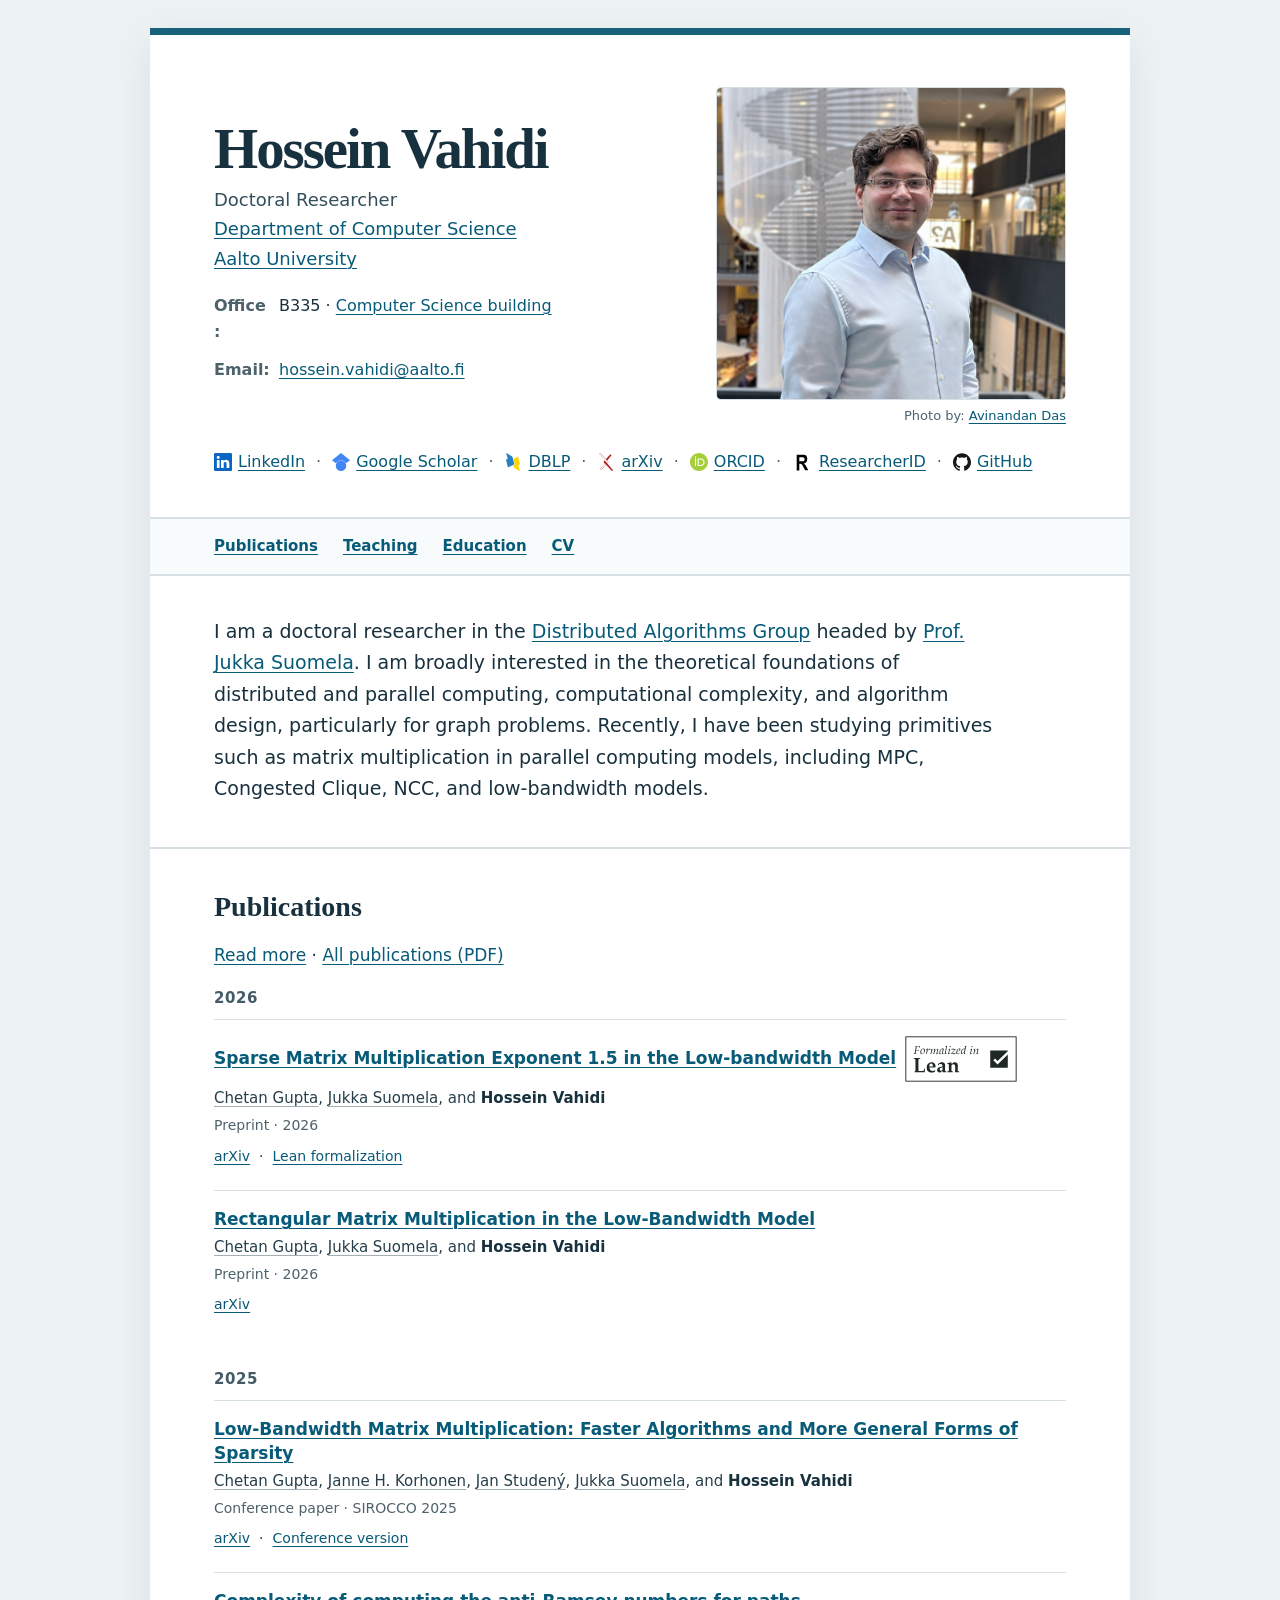
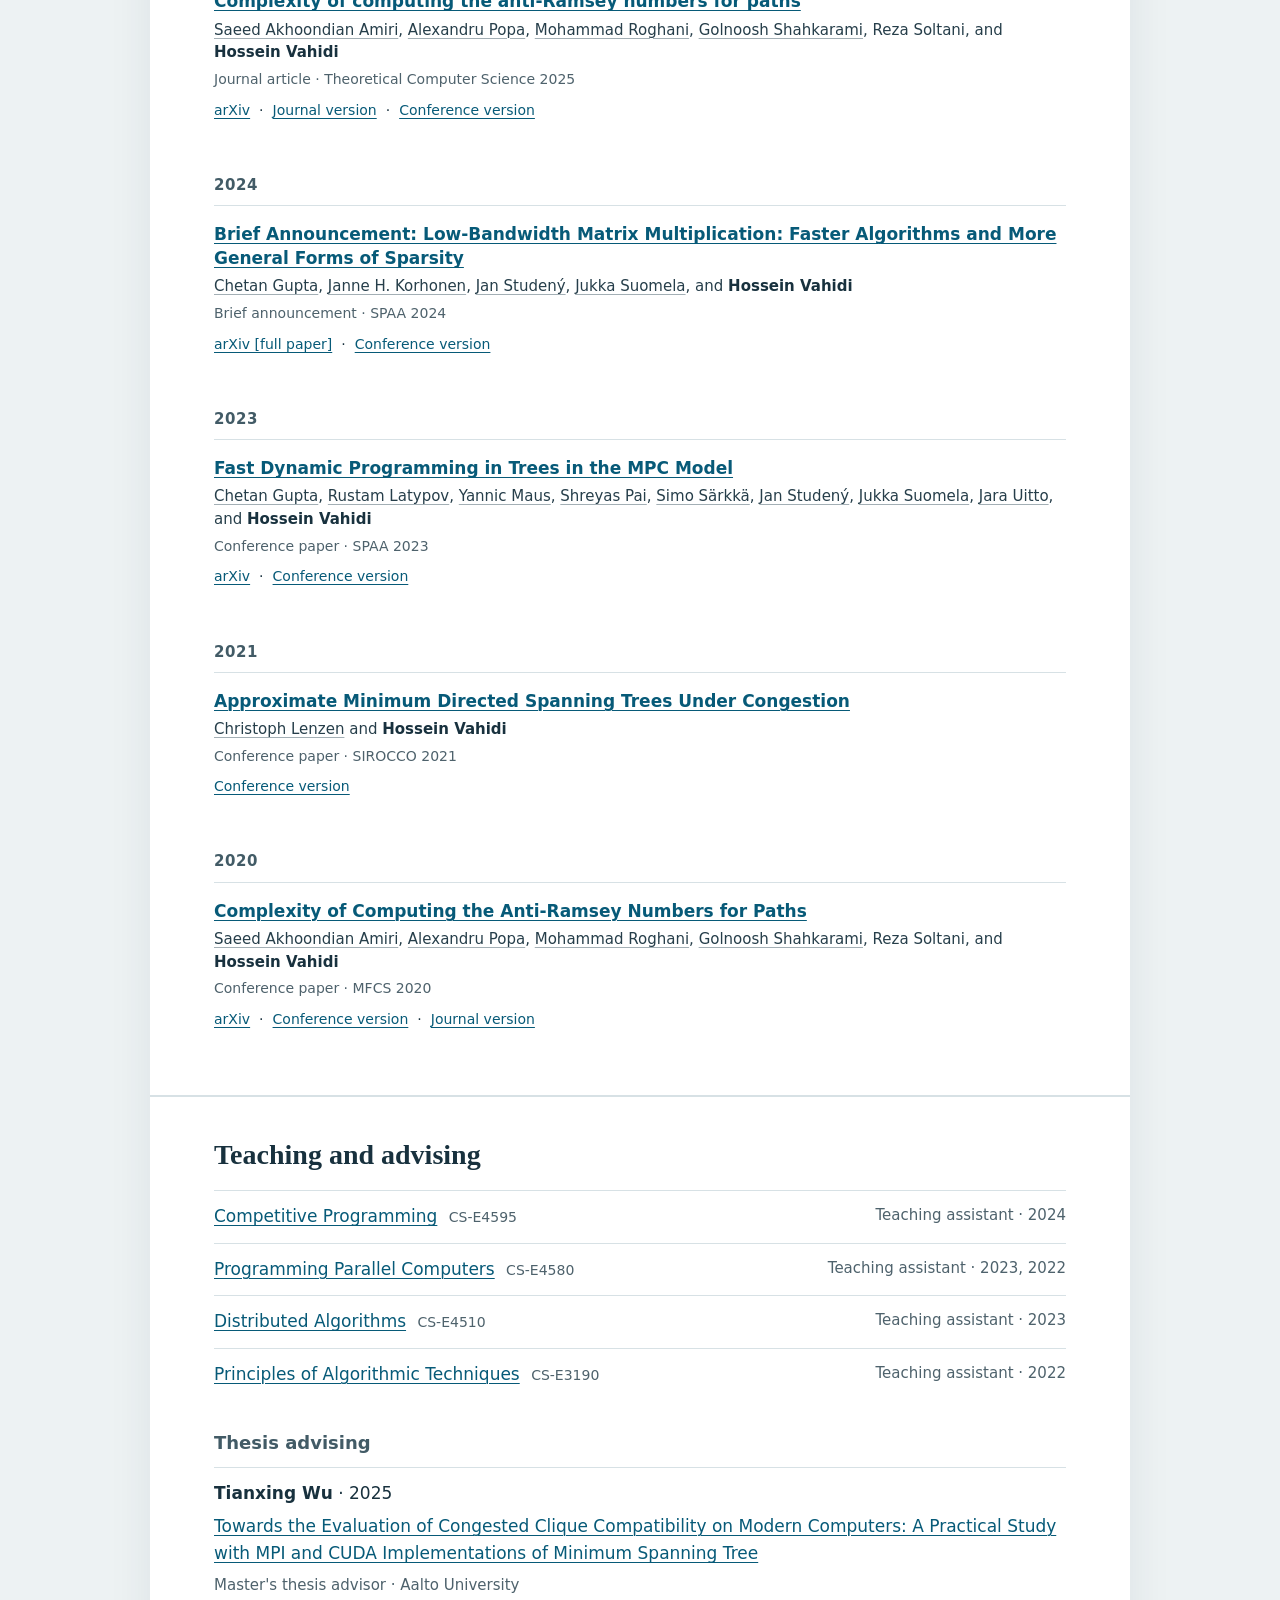
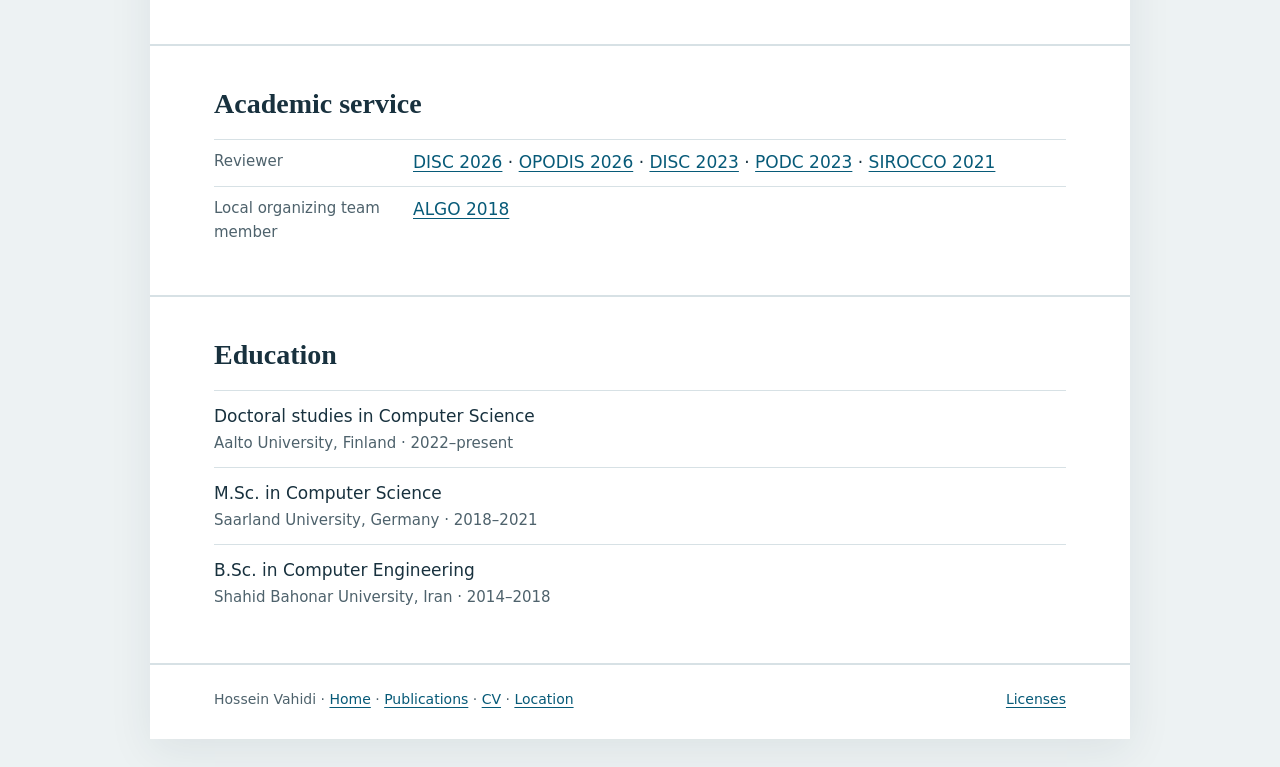
==== commit 6393e41c: "added Lean badges to publications" ====
--- a/index.html
+++ b/index.html
@@ -27,7 +27,7 @@
       <div class="profile-links" aria-label="Academic and professional profiles"><span class="profile-item"><a href="https://www.linkedin.com/in/hnvahidi/"><svg class="profile-logo" data-profile="linkedin" viewBox="0 0 16 16" fill="#0A66C2" aria-hidden="true" focusable="false"><path d="M0 1.146C0 .513.526 0 1.175 0h13.65C15.474 0 16 .513 16 1.146v13.708c0 .633-.526 1.146-1.175 1.146H1.175C.526 16 0 15.487 0 14.854zm4.943 12.248V6.169H2.542v7.225zm-1.2-8.212c.837 0 1.358-.554 1.358-1.248-.015-.709-.52-1.248-1.342-1.248S2.4 3.226 2.4 3.934c0 .694.521 1.248 1.327 1.248zm4.908 8.212V9.359c0-.216.016-.432.08-.586.173-.431.568-.878 1.232-.878.869 0 1.216.662 1.216 1.634v3.865h2.401V9.25c0-2.22-1.184-3.252-2.764-3.252-1.274 0-1.845.7-2.165 1.193v.025h-.016l.016-.025V6.169h-2.4c.03.678 0 7.225 0 7.225z"/></svg><span>LinkedIn</span></a> <span class="profile-separator" aria-hidden="true">·</span></span> <span class="profile-item"><a href="https://scholar.google.com/citations?user=b3YQjyIAAAAJ"><svg class="profile-logo" data-profile="google-scholar" viewBox="0 0 24 24" fill="#4285F4" aria-hidden="true" focusable="false"><path d="M5.242 13.769L0 9.5 12 0l12 9.5-5.242 4.269C17.548 11.249 14.978 9.5 12 9.5c-2.977 0-5.548 1.748-6.758 4.269zM12 10a7 7 0 1 0 0 14 7 7 0 0 0 0-14z"/></svg><span>Google Scholar</span></a> <span class="profile-separator" aria-hidden="true">·</span></span> <span class="profile-item"><a href="https://dblp.org/pid/224/3791-1"><svg class="profile-logo" data-profile="dblp" viewBox="0 0 24 24" fill="#2581C4" aria-hidden="true" focusable="false"><path d="M3.075.002c-.096.013-.154.092-.094.31L4.97 7.73 3.1 8.6s-.56.26-.4.85l2.45 9.159s.16.59.72.33l6.169-2.869 1.3-.61s.52-.24.42-.79l-.01-.06-1.13-4.22-.658-2.45-.672-2.49v-.04s-.16-.59-.84-1L3.5.141s-.265-.16-.425-.139z" fill="#2581C4"/><path d="M18.324 5.03a.724.724 0 0 0-.193.06l-5.602 2.6.862 3.2 1.09 4.08.01.06c.05.47-.411.79-.411.79l-1.88.87.5 1.89.04.1c.07.17.28.6.81.91l6.95 4.269s.68.41.52-.17l-1.981-7.4 1.861-.86s.56-.26.4-.85L18.85 5.42s-.116-.452-.526-.39z" fill="#FFD500"/></svg><span>DBLP</span></a> <span class="profile-separator" aria-hidden="true">·</span></span> <span class="profile-item"><a href="https://arxiv.org/a/vahidi_h_1"><svg class="profile-logo" data-profile="arxiv" viewBox="0 0 24 24" fill="#B31B1B" aria-hidden="true" focusable="false"><path d="M3.8423 0a1.0037 1.0037 0 0 0-.922.6078c-.1536.3687-.0438.6275.2938 1.1113l6.9185 8.3597-1.0223 1.1058a1.0393 1.0393 0 0 0 .003 1.4229l1.2292 1.3135-5.4391 6.4444c-.2803.299-.4538.823-.2971 1.1986a1.0253 1.0253 0 0 0 .9585.635.9133.9133 0 0 0 .6891-.3405l5.783-6.126 7.4902 8.0051a.8527.8527 0 0 0 .6835.2597.9575.9575 0 0 0 .8777-.6138c.1577-.377-.017-.7502-.306-1.1407l-7.0518-8.3418 1.0632-1.13a.9626.9626 0 0 0 .0089-1.3165L4.6336.4639s-.3733-.4535-.768-.463zm0 .272h.0166c.2179.0052.4874.2715.5644.3639l.005.006.0052.0055 10.169 10.9905a.6915.6915 0 0 1-.0072.945l-1.0666 1.133-1.4982-1.7724-8.5994-10.39c-.3286-.472-.352-.6183-.2592-.841a.7307.7307 0 0 1 .6704-.4401Zm14.341 1.5701a.877.877 0 0 0-.6554.2418l-5.6962 6.1584 1.6944 1.8319 5.3089-6.5138c.3251-.4335.479-.6603.3247-1.0292a1.1205 1.1205 0 0 0-.9763-.689zm-7.6557 12.2823 1.3186 1.4135-5.7864 6.1295a.6494.6494 0 0 1-.4959.26.7516.7516 0 0 1-.706-.4669c-.1119-.2682.0359-.6864.2442-.9083l.0051-.0055.0047-.0055z"/></svg><span>arXiv</span></a> <span class="profile-separator" aria-hidden="true">·</span></span> <span class="profile-item"><a href="https://orcid.org/0000-0002-0040-1213"><svg class="profile-logo" data-profile="orcid" viewBox="0 0 24 24" fill="#A6CE39" aria-hidden="true" focusable="false"><path d="M12 0C5.372 0 0 5.372 0 12s5.372 12 12 12 12-5.372 12-12S18.628 0 12 0zM7.369 4.378c.525 0 .947.431.947.947s-.422.947-.947.947a.95.95 0 0 1-.947-.947c0-.525.422-.947.947-.947zm-.722 3.038h1.444v10.041H6.647V7.416zm3.562 0h3.9c3.712 0 5.344 2.653 5.344 5.025 0 2.578-2.016 5.025-5.325 5.025h-3.919V7.416zm1.444 1.303v7.444h2.297c3.272 0 4.022-2.484 4.022-3.722 0-2.016-1.284-3.722-4.097-3.722h-2.222z"/></svg><span>ORCID</span></a> <span class="profile-separator" aria-hidden="true">·</span></span> <span class="profile-item"><a href="https://www.webofscience.com/wos/author/record/REZ-7550-2026"><svg class="profile-logo" data-profile="web-of-science" viewBox="0 0 320 512" fill="#000000" aria-hidden="true" focusable="false"><path d="M 18.560221,447.99914 V 64 H 152.41616 c 34.22381,0 58.6717,3.455812 73.34367,10.352093 14.67196,6.896322 26.71982,18.864102 36.144,35.888077 9.42419,17.02394 14.14393,37.40792 14.14393,61.16806 0,30.03214 -7.19994,54.22408 -21.616,72.55967 -14.41603,18.33559 -34.88004,29.85582 -61.42399,34.57601 13.61584,9.7759 24.88013,20.47974 33.792,32.08006 8.91187,11.61601 21.03978,32.4318 36.41613,62.47968 l 38.22388,74.8959 h -75.84009 l -45.98377,-83.5518 c -16.55978,-30.20801 -27.8079,-49.1198 -33.74388,-56.70385 -5.93598,-7.58406 -12.22417,-12.83184 -18.86409,-15.71191 -6.63993,-2.88006 -17.2799,-4.31987 -31.951873,-4.31987 H 81.93591 V 448 H 18.560221 Z M 81.93591,226.39968 h 47.15191 c 28.81588,0 47.15191,-1.26393 55.00808,-3.79179 7.85618,-2.52789 14.22398,-7.6322 19.12003,-15.32779 4.89606,-7.67988 7.3281,-17.90378 7.3281,-30.63983 0,-12.22416 -2.4478,-22.04778 -7.3281,-29.47212 -4.8803,-7.42437 -11.51978,-12.52777 -19.90402,-15.32779 -5.93599,-1.92017 -23.13584,-2.88006 -51.59997,-2.88006 H 81.93591 v 97.43983 z"/></svg><span>ResearcherID</span></a> <span class="profile-separator" aria-hidden="true">·</span></span> <span class="profile-item"><a href="https://github.com/HnVahidi"><svg class="profile-logo" data-profile="github" viewBox="0 0 24 24" fill="#181717" aria-hidden="true" focusable="false"><path d="M12 .297c-6.63 0-12 5.373-12 12 0 5.303 3.438 9.8 8.205 11.385.6.113.82-.258.82-.577 0-.285-.01-1.04-.015-2.04-3.338.724-4.042-1.61-4.042-1.61C4.422 18.07 3.633 17.7 3.633 17.7c-1.087-.744.084-.729.084-.729 1.205.084 1.838 1.236 1.838 1.236 1.07 1.835 2.809 1.305 3.495.998.108-.776.417-1.305.76-1.605-2.665-.3-5.466-1.332-5.466-5.93 0-1.31.465-2.38 1.235-3.22-.135-.303-.54-1.523.105-3.176 0 0 1.005-.322 3.3 1.23.96-.267 1.98-.399 3-.405 1.02.006 2.04.138 3 .405 2.28-1.552 3.285-1.23 3.285-1.23.645 1.653.24 2.873.12 3.176.765.84 1.23 1.91 1.23 3.22 0 4.61-2.805 5.625-5.475 5.92.42.36.81 1.096.81 2.22 0 1.606-.015 2.896-.015 3.286 0 .315.21.69.825.57C20.565 22.092 24 17.592 24 12.297c0-6.627-5.373-12-12-12"/></svg><span>GitHub</span></a></span></div>
     </header>
     <nav class="page-nav" aria-label="Homepage sections"><a href="#publications">Publications</a><a href="#teaching">Teaching</a><a href="#education">Education</a><a href="cv.html">CV</a></nav>
-    <main id="main"><div id="research" class="section research-intro"><p class="lead">I am a doctoral researcher in the <a href="https://research.cs.aalto.fi/da/">Distributed Algorithms Group</a> headed by <a href="https://jukkasuomela.fi/">Prof. Jukka Suomela</a>. I am broadly interested in the theoretical foundations of distributed and parallel computing, computational complexity, and algorithm design, particularly for graph problems. Recently, I have been studying primitives such as matrix multiplication in parallel computing models, including MPC, Congested Clique, NCC, and low-bandwidth models.</p></div><section id="publications" class="section"><h2>Publications</h2><p><a href="publications.html">Read more</a> · <a href="downloads/publications.pdf" download>All publications (PDF)</a></p><div class="year-group"><h3>2026</h3><ol class="publication-list"><li class="publication"><h4><a href="publications.html#lb-sparse-mm-exponent26">Sparse Matrix Multiplication Exponent 1.5 in the Low-bandwidth Model</a></h4><p class="authors"><a class="coauthor-link" href="https://sites.google.com/view/chetan-gupta/home">Chetan Gupta</a>, <a class="coauthor-link" href="https://jukkasuomela.fi/">Jukka Suomela</a>, and <strong>Hossein Vahidi</strong></p><p class="pub-meta">Preprint · 2026</p><p class="version-links"><a href="https://arxiv.org/abs/2611.15201">arXiv</a></p></li><li class="publication"><h4><a href="publications.html#rectangular-lb-mm26">Rectangular Matrix Multiplication in the Low-Bandwidth Model</a></h4><p class="authors"><a class="coauthor-link" href="https://sites.google.com/view/chetan-gupta/home">Chetan Gupta</a>, <a class="coauthor-link" href="https://jukkasuomela.fi/">Jukka Suomela</a>, and <strong>Hossein Vahidi</strong></p><p class="pub-meta">Preprint · 2026</p><p class="version-links"><a href="https://arxiv.org/abs/2606.04652">arXiv</a></p></li></ol></div><div class="year-group"><h3>2025</h3><ol class="publication-list"><li class="publication"><h4><a href="publications.html#lb-sparse-mm25">Low-Bandwidth Matrix Multiplication: Faster Algorithms and More General Forms of Sparsity</a></h4><p class="authors"><a class="coauthor-link" href="https://sites.google.com/view/chetan-gupta/home">Chetan Gupta</a>, <a class="coauthor-link" href="https://research-explorer.ista.ac.at/person/C5402D42-15BC-11E9-A202-CA2BE6697425">Janne H. Korhonen</a>, <a class="coauthor-link" href="https://sites.google.com/view/janstudeny/">Jan Studený</a>, <a class="coauthor-link" href="https://jukkasuomela.fi/">Jukka Suomela</a>, and <strong>Hossein Vahidi</strong></p><p class="pub-meta">Conference paper · SIROCCO 2025</p><p class="version-links"><a href="https://arxiv.org/abs/2404.15559">arXiv</a> <span aria-hidden="true">·</span> <a href="https://doi.org/10.1007/978-3-031-91736-3_20">Conference version</a></p></li><li class="publication"><h4><a href="publications.html#antiramsey20">Complexity of computing the anti-Ramsey numbers for paths</a></h4><p class="authors"><a class="coauthor-link" href="https://sites.google.com/view/saeedamiri/home">Saeed Akhoondian Amiri</a>, <a class="coauthor-link" href="https://alexpopa.neocities.org/">Alexandru Popa</a>, <a class="coauthor-link" href="https://mohammadroghani.github.io/">Mohammad Roghani</a>, <a class="coauthor-link" href="https://www.mpi-inf.mpg.de/departments/algorithms-complexity/people/current-members/golnoosh-shahkarami">Golnoosh Shahkarami</a>, Reza Soltani, and <strong>Hossein Vahidi</strong></p><p class="pub-meta">Journal article · Theoretical Computer Science 2025</p><p class="version-links"><a href="https://arxiv.org/abs/1810.08004">arXiv</a> <span aria-hidden="true">·</span> <a href="https://doi.org/10.1016/j.tcs.2025.115271">Journal version</a> <span aria-hidden="true">·</span> <a href="https://drops.dagstuhl.de/entities/document/10.4230/LIPIcs.MFCS.2020.6">Conference version</a></p></li></ol></div><div class="year-group"><h3>2024</h3><ol class="publication-list"><li class="publication"><h4><a href="publications.html#lb-sparse-mm-spaa24">Brief Announcement: Low-Bandwidth Matrix Multiplication: Faster Algorithms and More General Forms of Sparsity</a></h4><p class="authors"><a class="coauthor-link" href="https://sites.google.com/view/chetan-gupta/home">Chetan Gupta</a>, <a class="coauthor-link" href="https://research-explorer.ista.ac.at/person/C5402D42-15BC-11E9-A202-CA2BE6697425">Janne H. Korhonen</a>, <a class="coauthor-link" href="https://sites.google.com/view/janstudeny/">Jan Studený</a>, <a class="coauthor-link" href="https://jukkasuomela.fi/">Jukka Suomela</a>, and <strong>Hossein Vahidi</strong></p><p class="pub-meta">Brief announcement · SPAA 2024</p><p class="version-links"><a href="https://arxiv.org/abs/2404.15559">arXiv [full paper]</a> <span aria-hidden="true">·</span> <a href="https://doi.org/10.1145/3626183.3660270">Conference version</a></p></li></ol></div><div class="year-group"><h3>2023</h3><ol class="publication-list"><li class="publication"><h4><a href="publications.html#mpc_dp_trees23">Fast Dynamic Programming in Trees in the MPC Model</a></h4><p class="authors"><a class="coauthor-link" href="https://sites.google.com/view/chetan-gupta/home">Chetan Gupta</a>, <a class="coauthor-link" href="https://rustamlatypov.github.io/">Rustam Latypov</a>, <a class="coauthor-link" href="https://academia.yannicmaus.de/">Yannic Maus</a>, <a class="coauthor-link" href="https://shreyaspai.com/">Shreyas Pai</a>, <a class="coauthor-link" href="https://users.aalto.fi/~ssarkka/">Simo Särkkä</a>, <a class="coauthor-link" href="https://sites.google.com/view/janstudeny/">Jan Studený</a>, <a class="coauthor-link" href="https://jukkasuomela.fi/">Jukka Suomela</a>, <a class="coauthor-link" href="https://users.aalto.fi/~uittoj3/">Jara Uitto</a>, and <strong>Hossein Vahidi</strong></p><p class="pub-meta">Conference paper · SPAA 2023</p><p class="version-links"><a href="https://arxiv.org/abs/2305.03693">arXiv</a> <span aria-hidden="true">·</span> <a href="https://doi.org/10.1145/3558481.3591098">Conference version</a></p></li></ol></div><div class="year-group"><h3>2021</h3><ol class="publication-list"><li class="publication"><h4><a href="publications.html#congest-mdst21">Approximate Minimum Directed Spanning Trees Under Congestion</a></h4><p class="authors"><a class="coauthor-link" href="https://sites.google.com/view/christoph-lenzen">Christoph Lenzen</a> and <strong>Hossein Vahidi</strong></p><p class="pub-meta">Conference paper · SIROCCO 2021</p><p class="version-links"><a href="https://doi.org/10.1007/978-3-030-79527-6_20">Conference version</a></p></li></ol></div><div class="year-group"><h3>2020</h3><ol class="publication-list"><li class="publication"><h4><a href="publications.html#antiramsey-mfcs20">Complexity of Computing the Anti-Ramsey Numbers for Paths</a></h4><p class="authors"><a class="coauthor-link" href="https://sites.google.com/view/saeedamiri/home">Saeed Akhoondian Amiri</a>, <a class="coauthor-link" href="https://alexpopa.neocities.org/">Alexandru Popa</a>, <a class="coauthor-link" href="https://mohammadroghani.github.io/">Mohammad Roghani</a>, <a class="coauthor-link" href="https://www.mpi-inf.mpg.de/departments/algorithms-complexity/people/current-members/golnoosh-shahkarami">Golnoosh Shahkarami</a>, Reza Soltani, and <strong>Hossein Vahidi</strong></p><p class="pub-meta">Conference paper · MFCS 2020</p><p class="version-links"><a href="https://arxiv.org/abs/1810.08004">arXiv</a> <span aria-hidden="true">·</span> <a href="https://drops.dagstuhl.de/entities/document/10.4230/LIPIcs.MFCS.2020.6">Conference version</a> <span aria-hidden="true">·</span> <a href="https://doi.org/10.1016/j.tcs.2025.115271">Journal version</a></p></li></ol></div></section><section id="teaching" class="section"><h2>Teaching and advising</h2><ul class="simple-list"><li class="simple-item"><span><a href="https://plus.cs.aalto.fi/cs-e4595/2024/">Competitive Programming</a> <span class="code">CS-E4595</span></span><span class="item-detail">Teaching assistant · 2024</span></li><li class="simple-item"><span><a href="https://ppc.cs.aalto.fi/">Programming Parallel Computers</a> <span class="code">CS-E4580</span></span><span class="item-detail">Teaching assistant · 2023, 2022</span></li><li class="simple-item"><span><a href="https://jukkasuomela.fi/da2020/">Distributed Algorithms</a> <span class="code">CS-E4510</span></span><span class="item-detail">Teaching assistant · 2023</span></li><li class="simple-item"><span><a href="https://plus.cs.aalto.fi/CS-E3190/2022/">Principles of Algorithmic Techniques</a> <span class="code">CS-E3190</span></span><span class="item-detail">Teaching assistant · 2022</span></li></ul><h3 class="subheading">Thesis advising</h3><ul class="simple-list"><li class="thesis-item"><p><strong>Tianxing Wu</strong> · 2025</p><p><a href="https://urn.fi/URN:NBN:fi:aalto-202508196296">Towards the Evaluation of Congested Clique Compatibility on Modern Computers: A Practical Study with MPI and CUDA Implementations of Minimum Spanning Tree</a></p><p class="item-detail">Master&#x27;s thesis advisor · Aalto University</p></li></ul></section><section id="service" class="section"><h2>Academic service</h2><dl class="service-list"><div class="service-row"><dt>Reviewer</dt><dd><a href="https://www.disc-conference.org/wp/disc2026/">DISC 2026</a> <span aria-hidden="true">·</span> <a href="https://opodis26.software.imdea.org/">OPODIS 2026</a> <span aria-hidden="true">·</span> <a href="https://drops.dagstuhl.de/entities/document/10.4230/LIPIcs.DISC.2023.0">DISC 2023</a> <span aria-hidden="true">·</span> <a href="https://www.podc.org/podc2023/">PODC 2023</a> <span aria-hidden="true">·</span> <a href="https://link.springer.com/book/10.1007/978-3-030-79527-6">SIROCCO 2021</a></dd></div><div class="service-row"><dt>Local organizing team member</dt><dd><a href="https://algo2018.hiit.fi/committees/">ALGO 2018</a></dd></div></dl></section><section id="education" class="section"><h2>Education</h2><ul class="simple-list"><li class="simple-item"><span>Doctoral studies in Computer Science</span><span class="item-detail">Aalto University, Finland · 2022–present</span></li><li class="simple-item"><span>M.Sc. in Computer Science</span><span class="item-detail">Saarland University, Germany · 2018–2021</span></li><li class="simple-item"><span>B.Sc. in Computer Engineering</span><span class="item-detail">Shahid Bahonar University, Iran · 2014–2018</span></li></ul></section></main>
+    <main id="main"><div id="research" class="section research-intro"><p class="lead">I am a doctoral researcher in the <a href="https://research.cs.aalto.fi/da/">Distributed Algorithms Group</a> headed by <a href="https://jukkasuomela.fi/">Prof. Jukka Suomela</a>. I am broadly interested in the theoretical foundations of distributed and parallel computing, computational complexity, and algorithm design, particularly for graph problems. Recently, I have been studying primitives such as matrix multiplication in parallel computing models, including MPC, Congested Clique, NCC, and low-bandwidth models.</p></div><section id="publications" class="section"><h2>Publications</h2><p><a href="publications.html">Read more</a> · <a href="downloads/publications.pdf" download>All publications (PDF)</a></p><div class="year-group"><h3>2026</h3><ol class="publication-list"><li class="publication"><h4><a href="publications.html#lb-sparse-mm-exponent26">Sparse Matrix Multiplication Exponent 1.5 in the Low-bandwidth Model</a> <a class="formalization-badge" href="https://doi.org/10.5281/zenodo.24127514"><img src="assets/images/formalized-in-lean.svg" width="134" height="56" alt="Formalized in Lean (Zenodo)"></a></h4><p class="authors"><a class="coauthor-link" href="https://sites.google.com/view/chetan-gupta/home">Chetan Gupta</a>, <a class="coauthor-link" href="https://jukkasuomela.fi/">Jukka Suomela</a>, and <strong>Hossein Vahidi</strong></p><p class="pub-meta">Preprint · 2026</p><p class="version-links"><a href="https://arxiv.org/abs/2611.15201">arXiv</a> <span aria-hidden="true">·</span> <a href="https://doi.org/10.5281/zenodo.24127514">Lean formalization</a></p></li><li class="publication"><h4><a href="publications.html#rectangular-lb-mm26">Rectangular Matrix Multiplication in the Low-Bandwidth Model</a></h4><p class="authors"><a class="coauthor-link" href="https://sites.google.com/view/chetan-gupta/home">Chetan Gupta</a>, <a class="coauthor-link" href="https://jukkasuomela.fi/">Jukka Suomela</a>, and <strong>Hossein Vahidi</strong></p><p class="pub-meta">Preprint · 2026</p><p class="version-links"><a href="https://arxiv.org/abs/2606.04652">arXiv</a></p></li></ol></div><div class="year-group"><h3>2025</h3><ol class="publication-list"><li class="publication"><h4><a href="publications.html#lb-sparse-mm25">Low-Bandwidth Matrix Multiplication: Faster Algorithms and More General Forms of Sparsity</a></h4><p class="authors"><a class="coauthor-link" href="https://sites.google.com/view/chetan-gupta/home">Chetan Gupta</a>, <a class="coauthor-link" href="https://research-explorer.ista.ac.at/person/C5402D42-15BC-11E9-A202-CA2BE6697425">Janne H. Korhonen</a>, <a class="coauthor-link" href="https://sites.google.com/view/janstudeny/">Jan Studený</a>, <a class="coauthor-link" href="https://jukkasuomela.fi/">Jukka Suomela</a>, and <strong>Hossein Vahidi</strong></p><p class="pub-meta">Conference paper · SIROCCO 2025</p><p class="version-links"><a href="https://arxiv.org/abs/2404.15559">arXiv</a> <span aria-hidden="true">·</span> <a href="https://doi.org/10.1007/978-3-031-91736-3_20">Conference version</a></p></li><li class="publication"><h4><a href="publications.html#antiramsey20">Complexity of computing the anti-Ramsey numbers for paths</a></h4><p class="authors"><a class="coauthor-link" href="https://sites.google.com/view/saeedamiri/home">Saeed Akhoondian Amiri</a>, <a class="coauthor-link" href="https://alexpopa.neocities.org/">Alexandru Popa</a>, <a class="coauthor-link" href="https://mohammadroghani.github.io/">Mohammad Roghani</a>, <a class="coauthor-link" href="https://www.mpi-inf.mpg.de/departments/algorithms-complexity/people/current-members/golnoosh-shahkarami">Golnoosh Shahkarami</a>, Reza Soltani, and <strong>Hossein Vahidi</strong></p><p class="pub-meta">Journal article · Theoretical Computer Science 2025</p><p class="version-links"><a href="https://arxiv.org/abs/1810.08004">arXiv</a> <span aria-hidden="true">·</span> <a href="https://doi.org/10.1016/j.tcs.2025.115271">Journal version</a> <span aria-hidden="true">·</span> <a href="https://drops.dagstuhl.de/entities/document/10.4230/LIPIcs.MFCS.2020.6">Conference version</a></p></li></ol></div><div class="year-group"><h3>2024</h3><ol class="publication-list"><li class="publication"><h4><a href="publications.html#lb-sparse-mm-spaa24">Brief Announcement: Low-Bandwidth Matrix Multiplication: Faster Algorithms and More General Forms of Sparsity</a></h4><p class="authors"><a class="coauthor-link" href="https://sites.google.com/view/chetan-gupta/home">Chetan Gupta</a>, <a class="coauthor-link" href="https://research-explorer.ista.ac.at/person/C5402D42-15BC-11E9-A202-CA2BE6697425">Janne H. Korhonen</a>, <a class="coauthor-link" href="https://sites.google.com/view/janstudeny/">Jan Studený</a>, <a class="coauthor-link" href="https://jukkasuomela.fi/">Jukka Suomela</a>, and <strong>Hossein Vahidi</strong></p><p class="pub-meta">Brief announcement · SPAA 2024</p><p class="version-links"><a href="https://arxiv.org/abs/2404.15559">arXiv [full paper]</a> <span aria-hidden="true">·</span> <a href="https://doi.org/10.1145/3626183.3660270">Conference version</a></p></li></ol></div><div class="year-group"><h3>2023</h3><ol class="publication-list"><li class="publication"><h4><a href="publications.html#mpc_dp_trees23">Fast Dynamic Programming in Trees in the MPC Model</a></h4><p class="authors"><a class="coauthor-link" href="https://sites.google.com/view/chetan-gupta/home">Chetan Gupta</a>, <a class="coauthor-link" href="https://rustamlatypov.github.io/">Rustam Latypov</a>, <a class="coauthor-link" href="https://academia.yannicmaus.de/">Yannic Maus</a>, <a class="coauthor-link" href="https://shreyaspai.com/">Shreyas Pai</a>, <a class="coauthor-link" href="https://users.aalto.fi/~ssarkka/">Simo Särkkä</a>, <a class="coauthor-link" href="https://sites.google.com/view/janstudeny/">Jan Studený</a>, <a class="coauthor-link" href="https://jukkasuomela.fi/">Jukka Suomela</a>, <a class="coauthor-link" href="https://users.aalto.fi/~uittoj3/">Jara Uitto</a>, and <strong>Hossein Vahidi</strong></p><p class="pub-meta">Conference paper · SPAA 2023</p><p class="version-links"><a href="https://arxiv.org/abs/2305.03693">arXiv</a> <span aria-hidden="true">·</span> <a href="https://doi.org/10.1145/3558481.3591098">Conference version</a></p></li></ol></div><div class="year-group"><h3>2021</h3><ol class="publication-list"><li class="publication"><h4><a href="publications.html#congest-mdst21">Approximate Minimum Directed Spanning Trees Under Congestion</a></h4><p class="authors"><a class="coauthor-link" href="https://sites.google.com/view/christoph-lenzen">Christoph Lenzen</a> and <strong>Hossein Vahidi</strong></p><p class="pub-meta">Conference paper · SIROCCO 2021</p><p class="version-links"><a href="https://doi.org/10.1007/978-3-030-79527-6_20">Conference version</a></p></li></ol></div><div class="year-group"><h3>2020</h3><ol class="publication-list"><li class="publication"><h4><a href="publications.html#antiramsey-mfcs20">Complexity of Computing the Anti-Ramsey Numbers for Paths</a></h4><p class="authors"><a class="coauthor-link" href="https://sites.google.com/view/saeedamiri/home">Saeed Akhoondian Amiri</a>, <a class="coauthor-link" href="https://alexpopa.neocities.org/">Alexandru Popa</a>, <a class="coauthor-link" href="https://mohammadroghani.github.io/">Mohammad Roghani</a>, <a class="coauthor-link" href="https://www.mpi-inf.mpg.de/departments/algorithms-complexity/people/current-members/golnoosh-shahkarami">Golnoosh Shahkarami</a>, Reza Soltani, and <strong>Hossein Vahidi</strong></p><p class="pub-meta">Conference paper · MFCS 2020</p><p class="version-links"><a href="https://arxiv.org/abs/1810.08004">arXiv</a> <span aria-hidden="true">·</span> <a href="https://drops.dagstuhl.de/entities/document/10.4230/LIPIcs.MFCS.2020.6">Conference version</a> <span aria-hidden="true">·</span> <a href="https://doi.org/10.1016/j.tcs.2025.115271">Journal version</a></p></li></ol></div></section><section id="teaching" class="section"><h2>Teaching and advising</h2><ul class="simple-list"><li class="simple-item"><span><a href="https://plus.cs.aalto.fi/cs-e4595/2024/">Competitive Programming</a> <span class="code">CS-E4595</span></span><span class="item-detail">Teaching assistant · 2024</span></li><li class="simple-item"><span><a href="https://ppc.cs.aalto.fi/">Programming Parallel Computers</a> <span class="code">CS-E4580</span></span><span class="item-detail">Teaching assistant · 2023, 2022</span></li><li class="simple-item"><span><a href="https://jukkasuomela.fi/da2020/">Distributed Algorithms</a> <span class="code">CS-E4510</span></span><span class="item-detail">Teaching assistant · 2023</span></li><li class="simple-item"><span><a href="https://plus.cs.aalto.fi/CS-E3190/2022/">Principles of Algorithmic Techniques</a> <span class="code">CS-E3190</span></span><span class="item-detail">Teaching assistant · 2022</span></li></ul><h3 class="subheading">Thesis advising</h3><ul class="simple-list"><li class="thesis-item"><p><strong>Tianxing Wu</strong> · 2025</p><p><a href="https://urn.fi/URN:NBN:fi:aalto-202508196296">Towards the Evaluation of Congested Clique Compatibility on Modern Computers: A Practical Study with MPI and CUDA Implementations of Minimum Spanning Tree</a></p><p class="item-detail">Master&#x27;s thesis advisor · Aalto University</p></li></ul></section><section id="service" class="section"><h2>Academic service</h2><dl class="service-list"><div class="service-row"><dt>Reviewer</dt><dd><a href="https://www.disc-conference.org/wp/disc2026/">DISC 2026</a> <span aria-hidden="true">·</span> <a href="https://opodis26.software.imdea.org/">OPODIS 2026</a> <span aria-hidden="true">·</span> <a href="https://drops.dagstuhl.de/entities/document/10.4230/LIPIcs.DISC.2023.0">DISC 2023</a> <span aria-hidden="true">·</span> <a href="https://www.podc.org/podc2023/">PODC 2023</a> <span aria-hidden="true">·</span> <a href="https://link.springer.com/book/10.1007/978-3-030-79527-6">SIROCCO 2021</a></dd></div><div class="service-row"><dt>Local organizing team member</dt><dd><a href="https://algo2018.hiit.fi/committees/">ALGO 2018</a></dd></div></dl></section><section id="education" class="section"><h2>Education</h2><ul class="simple-list"><li class="simple-item"><span>Doctoral studies in Computer Science</span><span class="item-detail">Aalto University, Finland · 2022–present</span></li><li class="simple-item"><span>M.Sc. in Computer Science</span><span class="item-detail">Saarland University, Germany · 2018–2021</span></li><li class="simple-item"><span>B.Sc. in Computer Engineering</span><span class="item-detail">Shahid Bahonar University, Iran · 2014–2018</span></li></ul></section></main>
     <footer class="footer"><span class="footer-navigation">Hossein Vahidi · <a href="./">Home</a> · <a href="./publications.html">Publications</a> · <a href="./cv.html">CV</a> · <a href="./location.html">Location</a></span><a class="footer-licenses" href="./assets/ICON-LICENSE.txt">Licenses</a></footer>
   </div>
 </body>
--- a/assets/css/site.css
+++ b/assets/css/site.css
@@ -130,6 +130,8 @@
 .publication-list, .simple-list, .service-list { margin: 0; padding: 0; list-style: none; }
 .publication { padding: 16px 0 18px; border-top: 1px solid var(--line); }
 .publication h4 { margin-bottom: 5px; font-size: 17px; font-weight: 650; line-height: 1.42; }
+.formalization-badge { display: inline-block; margin-inline-start: .2rem; vertical-align: middle; line-height: 0; }
+.formalization-badge img { display: block; width: 7rem; max-width: 100%; height: auto; }
 .publication p { margin-bottom: 0; }
 .authors { color: #263e4a; font-size: 15px; line-height: 1.52; }
 .authors strong { color: var(--ink); font-weight: 700; }
@@ -156,7 +158,7 @@
 .paper-detail h2 { font-family: inherit; font-size: 1.4rem; line-height: 1.4; letter-spacing: -.01em; }
 .paper-summary-card { position: relative; display: block; margin-bottom: 16px; padding: 20px; border: 1px solid var(--line); border-radius: 5px; background: #f8fbfb; color: var(--ink); }
 .paper-title-link::after { content: ""; position: absolute; inset: 0; z-index: 1; border-radius: 5px; }
-.paper-summary-card .coauthor-link { position: relative; z-index: 2; }
+.paper-summary-card :is(.coauthor-link, .formalization-badge) { position: relative; z-index: 2; }
 .paper-summary-card h2, .paper-summary-action { color: var(--link); text-decoration: underline; text-decoration-thickness: 1px; text-underline-offset: 3px; }
 .paper-summary-card:is(:hover, :focus-within) { color: var(--ink); border-color: var(--link); background: #edf5f6; }
 .paper-summary-card:is(:hover, :focus-within) h2, .paper-summary-card:is(:hover, :focus-within) .paper-summary-action { text-decoration-thickness: 2px; }
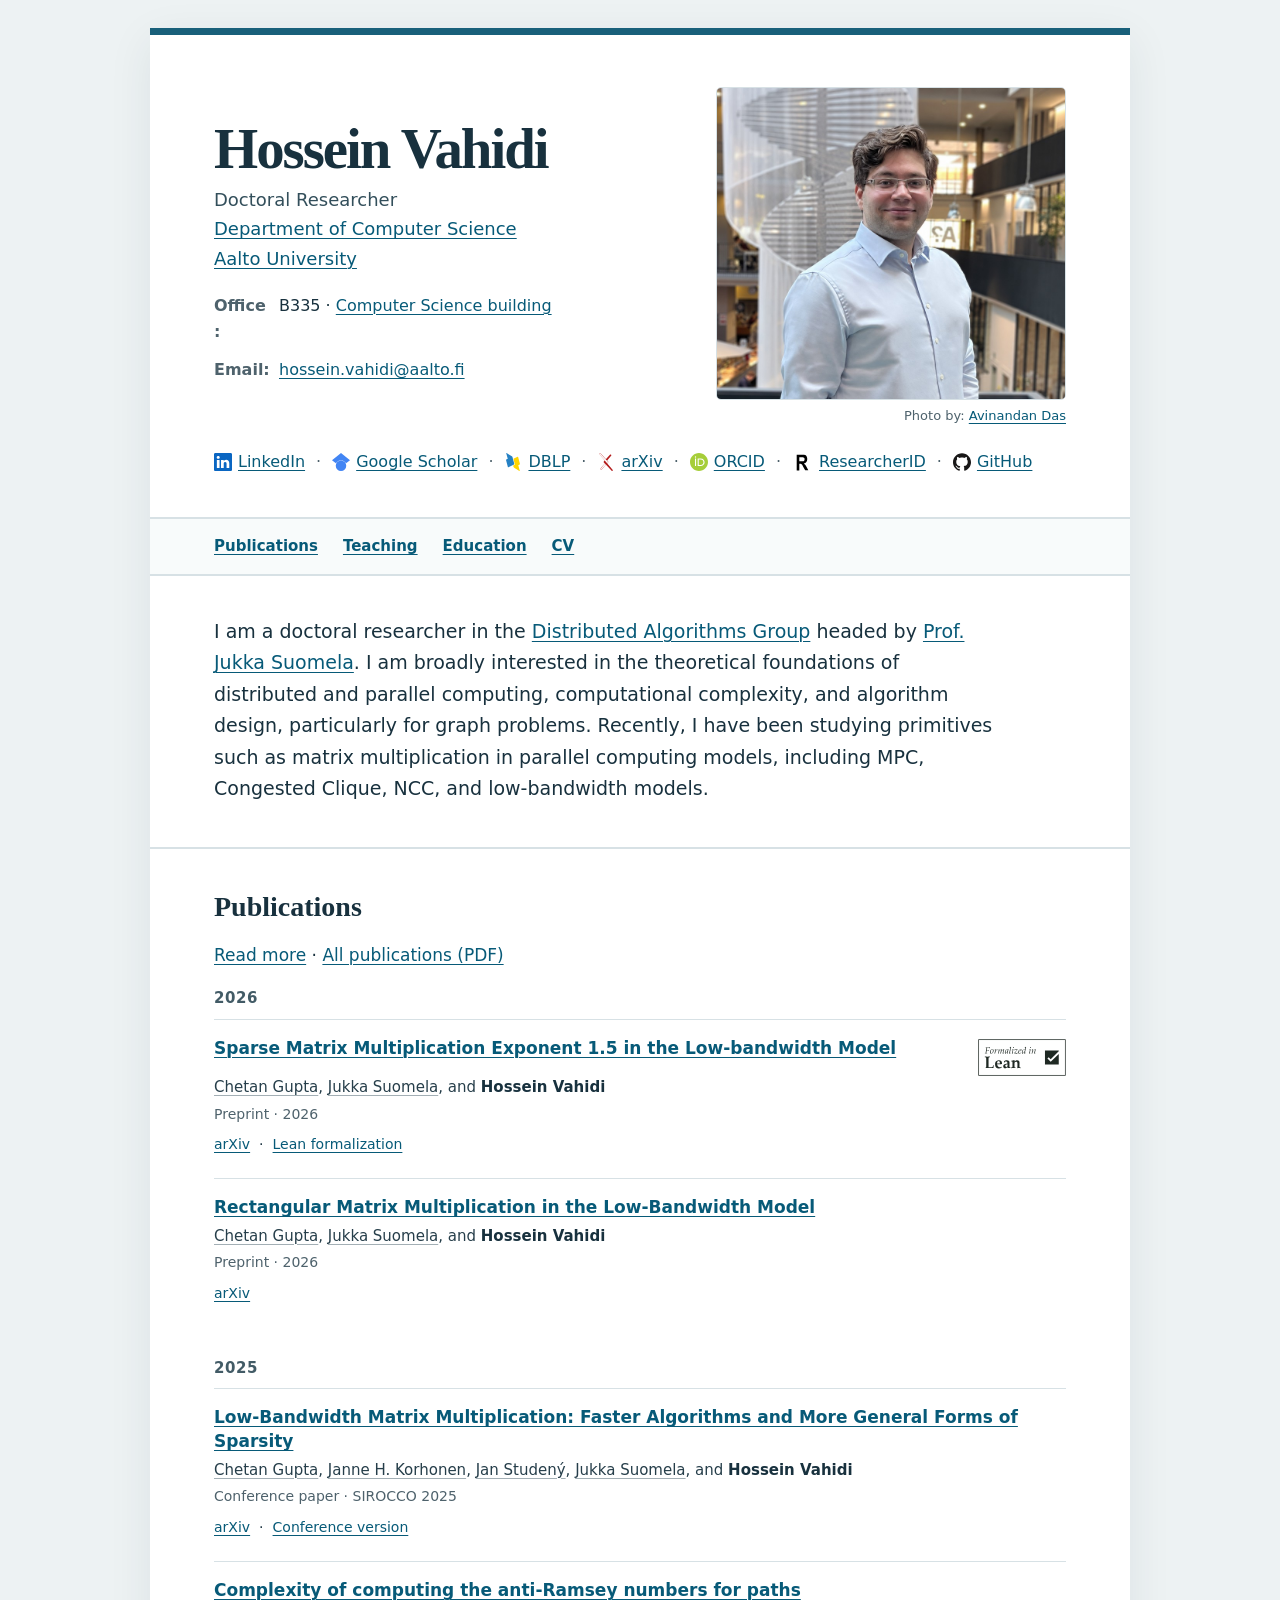
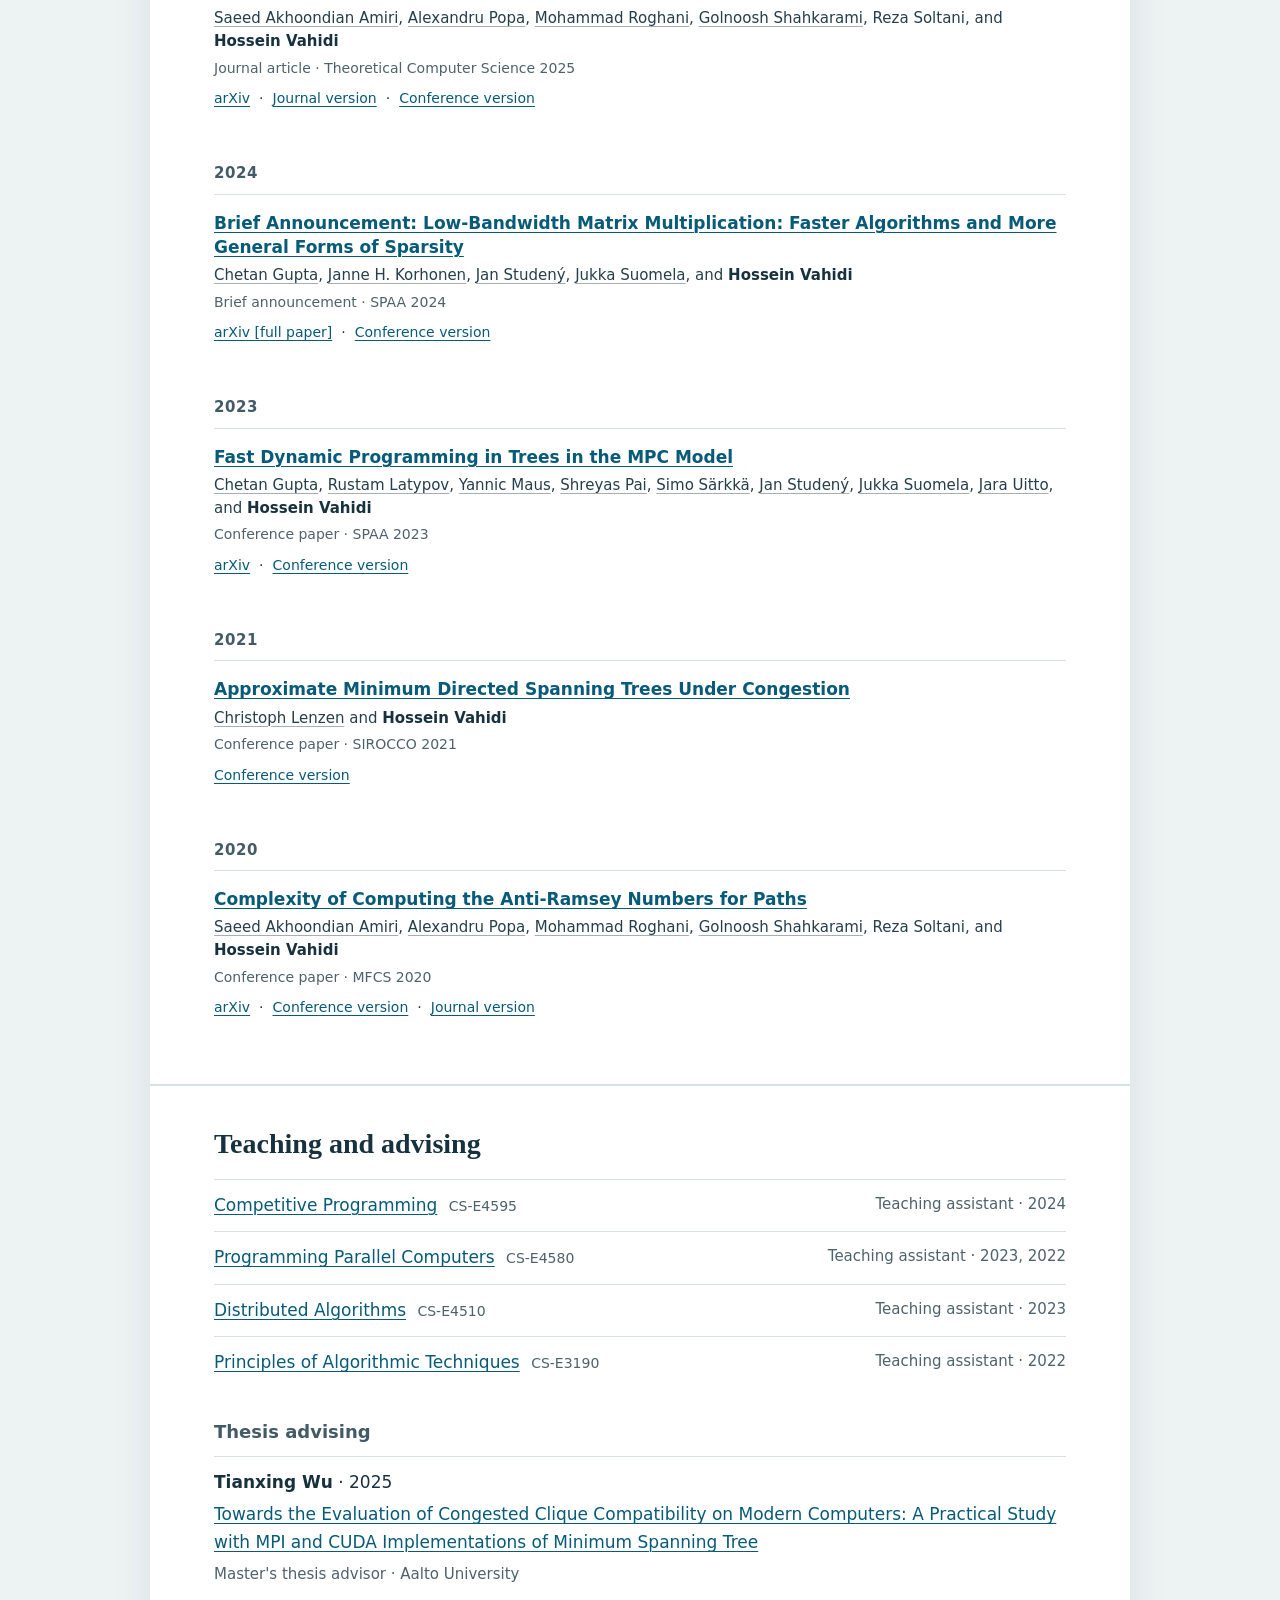
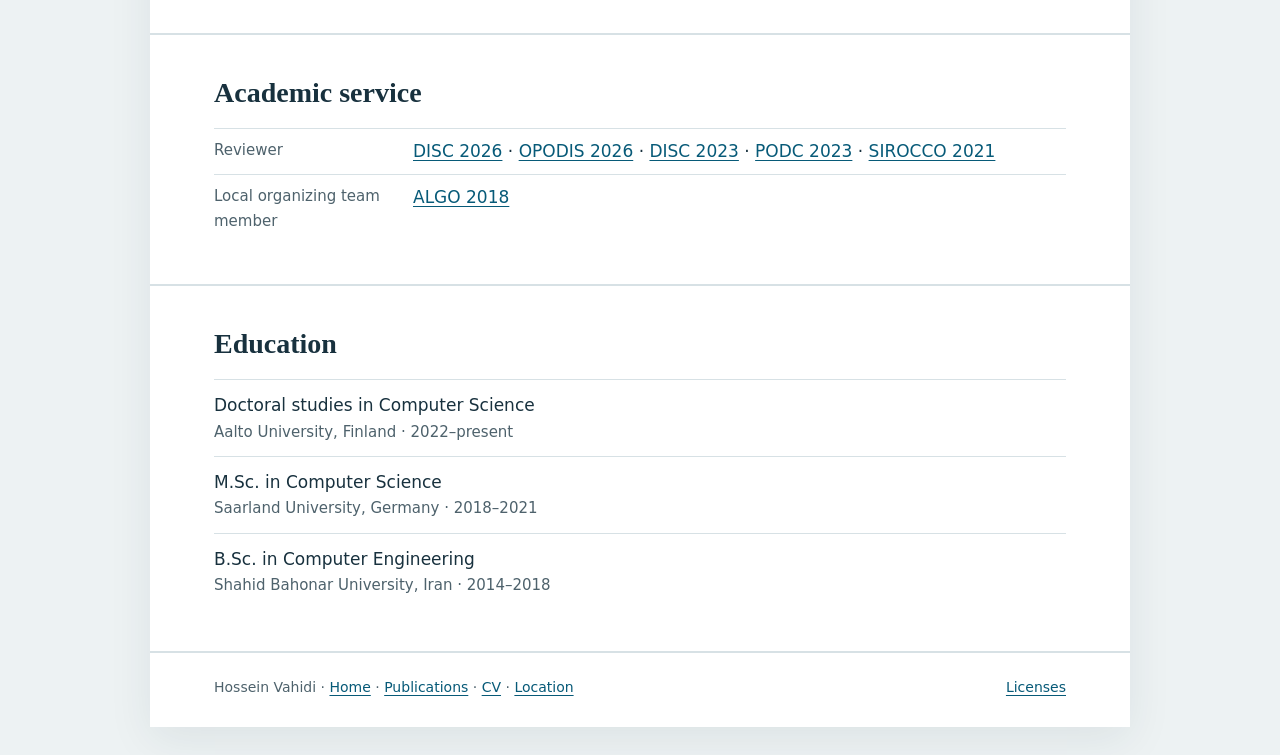
==== commit 6f7dc344: "aligned Lean badges with paper titles" ====
--- a/index.html
+++ b/index.html
@@ -27,7 +27,7 @@
       <div class="profile-links" aria-label="Academic and professional profiles"><span class="profile-item"><a href="https://www.linkedin.com/in/hnvahidi/"><svg class="profile-logo" data-profile="linkedin" viewBox="0 0 16 16" fill="#0A66C2" aria-hidden="true" focusable="false"><path d="M0 1.146C0 .513.526 0 1.175 0h13.65C15.474 0 16 .513 16 1.146v13.708c0 .633-.526 1.146-1.175 1.146H1.175C.526 16 0 15.487 0 14.854zm4.943 12.248V6.169H2.542v7.225zm-1.2-8.212c.837 0 1.358-.554 1.358-1.248-.015-.709-.52-1.248-1.342-1.248S2.4 3.226 2.4 3.934c0 .694.521 1.248 1.327 1.248zm4.908 8.212V9.359c0-.216.016-.432.08-.586.173-.431.568-.878 1.232-.878.869 0 1.216.662 1.216 1.634v3.865h2.401V9.25c0-2.22-1.184-3.252-2.764-3.252-1.274 0-1.845.7-2.165 1.193v.025h-.016l.016-.025V6.169h-2.4c.03.678 0 7.225 0 7.225z"/></svg><span>LinkedIn</span></a> <span class="profile-separator" aria-hidden="true">·</span></span> <span class="profile-item"><a href="https://scholar.google.com/citations?user=b3YQjyIAAAAJ"><svg class="profile-logo" data-profile="google-scholar" viewBox="0 0 24 24" fill="#4285F4" aria-hidden="true" focusable="false"><path d="M5.242 13.769L0 9.5 12 0l12 9.5-5.242 4.269C17.548 11.249 14.978 9.5 12 9.5c-2.977 0-5.548 1.748-6.758 4.269zM12 10a7 7 0 1 0 0 14 7 7 0 0 0 0-14z"/></svg><span>Google Scholar</span></a> <span class="profile-separator" aria-hidden="true">·</span></span> <span class="profile-item"><a href="https://dblp.org/pid/224/3791-1"><svg class="profile-logo" data-profile="dblp" viewBox="0 0 24 24" fill="#2581C4" aria-hidden="true" focusable="false"><path d="M3.075.002c-.096.013-.154.092-.094.31L4.97 7.73 3.1 8.6s-.56.26-.4.85l2.45 9.159s.16.59.72.33l6.169-2.869 1.3-.61s.52-.24.42-.79l-.01-.06-1.13-4.22-.658-2.45-.672-2.49v-.04s-.16-.59-.84-1L3.5.141s-.265-.16-.425-.139z" fill="#2581C4"/><path d="M18.324 5.03a.724.724 0 0 0-.193.06l-5.602 2.6.862 3.2 1.09 4.08.01.06c.05.47-.411.79-.411.79l-1.88.87.5 1.89.04.1c.07.17.28.6.81.91l6.95 4.269s.68.41.52-.17l-1.981-7.4 1.861-.86s.56-.26.4-.85L18.85 5.42s-.116-.452-.526-.39z" fill="#FFD500"/></svg><span>DBLP</span></a> <span class="profile-separator" aria-hidden="true">·</span></span> <span class="profile-item"><a href="https://arxiv.org/a/vahidi_h_1"><svg class="profile-logo" data-profile="arxiv" viewBox="0 0 24 24" fill="#B31B1B" aria-hidden="true" focusable="false"><path d="M3.8423 0a1.0037 1.0037 0 0 0-.922.6078c-.1536.3687-.0438.6275.2938 1.1113l6.9185 8.3597-1.0223 1.1058a1.0393 1.0393 0 0 0 .003 1.4229l1.2292 1.3135-5.4391 6.4444c-.2803.299-.4538.823-.2971 1.1986a1.0253 1.0253 0 0 0 .9585.635.9133.9133 0 0 0 .6891-.3405l5.783-6.126 7.4902 8.0051a.8527.8527 0 0 0 .6835.2597.9575.9575 0 0 0 .8777-.6138c.1577-.377-.017-.7502-.306-1.1407l-7.0518-8.3418 1.0632-1.13a.9626.9626 0 0 0 .0089-1.3165L4.6336.4639s-.3733-.4535-.768-.463zm0 .272h.0166c.2179.0052.4874.2715.5644.3639l.005.006.0052.0055 10.169 10.9905a.6915.6915 0 0 1-.0072.945l-1.0666 1.133-1.4982-1.7724-8.5994-10.39c-.3286-.472-.352-.6183-.2592-.841a.7307.7307 0 0 1 .6704-.4401Zm14.341 1.5701a.877.877 0 0 0-.6554.2418l-5.6962 6.1584 1.6944 1.8319 5.3089-6.5138c.3251-.4335.479-.6603.3247-1.0292a1.1205 1.1205 0 0 0-.9763-.689zm-7.6557 12.2823 1.3186 1.4135-5.7864 6.1295a.6494.6494 0 0 1-.4959.26.7516.7516 0 0 1-.706-.4669c-.1119-.2682.0359-.6864.2442-.9083l.0051-.0055.0047-.0055z"/></svg><span>arXiv</span></a> <span class="profile-separator" aria-hidden="true">·</span></span> <span class="profile-item"><a href="https://orcid.org/0000-0002-0040-1213"><svg class="profile-logo" data-profile="orcid" viewBox="0 0 24 24" fill="#A6CE39" aria-hidden="true" focusable="false"><path d="M12 0C5.372 0 0 5.372 0 12s5.372 12 12 12 12-5.372 12-12S18.628 0 12 0zM7.369 4.378c.525 0 .947.431.947.947s-.422.947-.947.947a.95.95 0 0 1-.947-.947c0-.525.422-.947.947-.947zm-.722 3.038h1.444v10.041H6.647V7.416zm3.562 0h3.9c3.712 0 5.344 2.653 5.344 5.025 0 2.578-2.016 5.025-5.325 5.025h-3.919V7.416zm1.444 1.303v7.444h2.297c3.272 0 4.022-2.484 4.022-3.722 0-2.016-1.284-3.722-4.097-3.722h-2.222z"/></svg><span>ORCID</span></a> <span class="profile-separator" aria-hidden="true">·</span></span> <span class="profile-item"><a href="https://www.webofscience.com/wos/author/record/REZ-7550-2026"><svg class="profile-logo" data-profile="web-of-science" viewBox="0 0 320 512" fill="#000000" aria-hidden="true" focusable="false"><path d="M 18.560221,447.99914 V 64 H 152.41616 c 34.22381,0 58.6717,3.455812 73.34367,10.352093 14.67196,6.896322 26.71982,18.864102 36.144,35.888077 9.42419,17.02394 14.14393,37.40792 14.14393,61.16806 0,30.03214 -7.19994,54.22408 -21.616,72.55967 -14.41603,18.33559 -34.88004,29.85582 -61.42399,34.57601 13.61584,9.7759 24.88013,20.47974 33.792,32.08006 8.91187,11.61601 21.03978,32.4318 36.41613,62.47968 l 38.22388,74.8959 h -75.84009 l -45.98377,-83.5518 c -16.55978,-30.20801 -27.8079,-49.1198 -33.74388,-56.70385 -5.93598,-7.58406 -12.22417,-12.83184 -18.86409,-15.71191 -6.63993,-2.88006 -17.2799,-4.31987 -31.951873,-4.31987 H 81.93591 V 448 H 18.560221 Z M 81.93591,226.39968 h 47.15191 c 28.81588,0 47.15191,-1.26393 55.00808,-3.79179 7.85618,-2.52789 14.22398,-7.6322 19.12003,-15.32779 4.89606,-7.67988 7.3281,-17.90378 7.3281,-30.63983 0,-12.22416 -2.4478,-22.04778 -7.3281,-29.47212 -4.8803,-7.42437 -11.51978,-12.52777 -19.90402,-15.32779 -5.93599,-1.92017 -23.13584,-2.88006 -51.59997,-2.88006 H 81.93591 v 97.43983 z"/></svg><span>ResearcherID</span></a> <span class="profile-separator" aria-hidden="true">·</span></span> <span class="profile-item"><a href="https://github.com/HnVahidi"><svg class="profile-logo" data-profile="github" viewBox="0 0 24 24" fill="#181717" aria-hidden="true" focusable="false"><path d="M12 .297c-6.63 0-12 5.373-12 12 0 5.303 3.438 9.8 8.205 11.385.6.113.82-.258.82-.577 0-.285-.01-1.04-.015-2.04-3.338.724-4.042-1.61-4.042-1.61C4.422 18.07 3.633 17.7 3.633 17.7c-1.087-.744.084-.729.084-.729 1.205.084 1.838 1.236 1.838 1.236 1.07 1.835 2.809 1.305 3.495.998.108-.776.417-1.305.76-1.605-2.665-.3-5.466-1.332-5.466-5.93 0-1.31.465-2.38 1.235-3.22-.135-.303-.54-1.523.105-3.176 0 0 1.005-.322 3.3 1.23.96-.267 1.98-.399 3-.405 1.02.006 2.04.138 3 .405 2.28-1.552 3.285-1.23 3.285-1.23.645 1.653.24 2.873.12 3.176.765.84 1.23 1.91 1.23 3.22 0 4.61-2.805 5.625-5.475 5.92.42.36.81 1.096.81 2.22 0 1.606-.015 2.896-.015 3.286 0 .315.21.69.825.57C20.565 22.092 24 17.592 24 12.297c0-6.627-5.373-12-12-12"/></svg><span>GitHub</span></a></span></div>
     </header>
     <nav class="page-nav" aria-label="Homepage sections"><a href="#publications">Publications</a><a href="#teaching">Teaching</a><a href="#education">Education</a><a href="cv.html">CV</a></nav>
-    <main id="main"><div id="research" class="section research-intro"><p class="lead">I am a doctoral researcher in the <a href="https://research.cs.aalto.fi/da/">Distributed Algorithms Group</a> headed by <a href="https://jukkasuomela.fi/">Prof. Jukka Suomela</a>. I am broadly interested in the theoretical foundations of distributed and parallel computing, computational complexity, and algorithm design, particularly for graph problems. Recently, I have been studying primitives such as matrix multiplication in parallel computing models, including MPC, Congested Clique, NCC, and low-bandwidth models.</p></div><section id="publications" class="section"><h2>Publications</h2><p><a href="publications.html">Read more</a> · <a href="downloads/publications.pdf" download>All publications (PDF)</a></p><div class="year-group"><h3>2026</h3><ol class="publication-list"><li class="publication"><h4><a href="publications.html#lb-sparse-mm-exponent26">Sparse Matrix Multiplication Exponent 1.5 in the Low-bandwidth Model</a> <a class="formalization-badge" href="https://doi.org/10.5281/zenodo.24127514"><img src="assets/images/formalized-in-lean.svg" width="134" height="56" alt="Formalized in Lean (Zenodo)"></a></h4><p class="authors"><a class="coauthor-link" href="https://sites.google.com/view/chetan-gupta/home">Chetan Gupta</a>, <a class="coauthor-link" href="https://jukkasuomela.fi/">Jukka Suomela</a>, and <strong>Hossein Vahidi</strong></p><p class="pub-meta">Preprint · 2026</p><p class="version-links"><a href="https://arxiv.org/abs/2611.15201">arXiv</a> <span aria-hidden="true">·</span> <a href="https://doi.org/10.5281/zenodo.24127514">Lean formalization</a></p></li><li class="publication"><h4><a href="publications.html#rectangular-lb-mm26">Rectangular Matrix Multiplication in the Low-Bandwidth Model</a></h4><p class="authors"><a class="coauthor-link" href="https://sites.google.com/view/chetan-gupta/home">Chetan Gupta</a>, <a class="coauthor-link" href="https://jukkasuomela.fi/">Jukka Suomela</a>, and <strong>Hossein Vahidi</strong></p><p class="pub-meta">Preprint · 2026</p><p class="version-links"><a href="https://arxiv.org/abs/2606.04652">arXiv</a></p></li></ol></div><div class="year-group"><h3>2025</h3><ol class="publication-list"><li class="publication"><h4><a href="publications.html#lb-sparse-mm25">Low-Bandwidth Matrix Multiplication: Faster Algorithms and More General Forms of Sparsity</a></h4><p class="authors"><a class="coauthor-link" href="https://sites.google.com/view/chetan-gupta/home">Chetan Gupta</a>, <a class="coauthor-link" href="https://research-explorer.ista.ac.at/person/C5402D42-15BC-11E9-A202-CA2BE6697425">Janne H. Korhonen</a>, <a class="coauthor-link" href="https://sites.google.com/view/janstudeny/">Jan Studený</a>, <a class="coauthor-link" href="https://jukkasuomela.fi/">Jukka Suomela</a>, and <strong>Hossein Vahidi</strong></p><p class="pub-meta">Conference paper · SIROCCO 2025</p><p class="version-links"><a href="https://arxiv.org/abs/2404.15559">arXiv</a> <span aria-hidden="true">·</span> <a href="https://doi.org/10.1007/978-3-031-91736-3_20">Conference version</a></p></li><li class="publication"><h4><a href="publications.html#antiramsey20">Complexity of computing the anti-Ramsey numbers for paths</a></h4><p class="authors"><a class="coauthor-link" href="https://sites.google.com/view/saeedamiri/home">Saeed Akhoondian Amiri</a>, <a class="coauthor-link" href="https://alexpopa.neocities.org/">Alexandru Popa</a>, <a class="coauthor-link" href="https://mohammadroghani.github.io/">Mohammad Roghani</a>, <a class="coauthor-link" href="https://www.mpi-inf.mpg.de/departments/algorithms-complexity/people/current-members/golnoosh-shahkarami">Golnoosh Shahkarami</a>, Reza Soltani, and <strong>Hossein Vahidi</strong></p><p class="pub-meta">Journal article · Theoretical Computer Science 2025</p><p class="version-links"><a href="https://arxiv.org/abs/1810.08004">arXiv</a> <span aria-hidden="true">·</span> <a href="https://doi.org/10.1016/j.tcs.2025.115271">Journal version</a> <span aria-hidden="true">·</span> <a href="https://drops.dagstuhl.de/entities/document/10.4230/LIPIcs.MFCS.2020.6">Conference version</a></p></li></ol></div><div class="year-group"><h3>2024</h3><ol class="publication-list"><li class="publication"><h4><a href="publications.html#lb-sparse-mm-spaa24">Brief Announcement: Low-Bandwidth Matrix Multiplication: Faster Algorithms and More General Forms of Sparsity</a></h4><p class="authors"><a class="coauthor-link" href="https://sites.google.com/view/chetan-gupta/home">Chetan Gupta</a>, <a class="coauthor-link" href="https://research-explorer.ista.ac.at/person/C5402D42-15BC-11E9-A202-CA2BE6697425">Janne H. Korhonen</a>, <a class="coauthor-link" href="https://sites.google.com/view/janstudeny/">Jan Studený</a>, <a class="coauthor-link" href="https://jukkasuomela.fi/">Jukka Suomela</a>, and <strong>Hossein Vahidi</strong></p><p class="pub-meta">Brief announcement · SPAA 2024</p><p class="version-links"><a href="https://arxiv.org/abs/2404.15559">arXiv [full paper]</a> <span aria-hidden="true">·</span> <a href="https://doi.org/10.1145/3626183.3660270">Conference version</a></p></li></ol></div><div class="year-group"><h3>2023</h3><ol class="publication-list"><li class="publication"><h4><a href="publications.html#mpc_dp_trees23">Fast Dynamic Programming in Trees in the MPC Model</a></h4><p class="authors"><a class="coauthor-link" href="https://sites.google.com/view/chetan-gupta/home">Chetan Gupta</a>, <a class="coauthor-link" href="https://rustamlatypov.github.io/">Rustam Latypov</a>, <a class="coauthor-link" href="https://academia.yannicmaus.de/">Yannic Maus</a>, <a class="coauthor-link" href="https://shreyaspai.com/">Shreyas Pai</a>, <a class="coauthor-link" href="https://users.aalto.fi/~ssarkka/">Simo Särkkä</a>, <a class="coauthor-link" href="https://sites.google.com/view/janstudeny/">Jan Studený</a>, <a class="coauthor-link" href="https://jukkasuomela.fi/">Jukka Suomela</a>, <a class="coauthor-link" href="https://users.aalto.fi/~uittoj3/">Jara Uitto</a>, and <strong>Hossein Vahidi</strong></p><p class="pub-meta">Conference paper · SPAA 2023</p><p class="version-links"><a href="https://arxiv.org/abs/2305.03693">arXiv</a> <span aria-hidden="true">·</span> <a href="https://doi.org/10.1145/3558481.3591098">Conference version</a></p></li></ol></div><div class="year-group"><h3>2021</h3><ol class="publication-list"><li class="publication"><h4><a href="publications.html#congest-mdst21">Approximate Minimum Directed Spanning Trees Under Congestion</a></h4><p class="authors"><a class="coauthor-link" href="https://sites.google.com/view/christoph-lenzen">Christoph Lenzen</a> and <strong>Hossein Vahidi</strong></p><p class="pub-meta">Conference paper · SIROCCO 2021</p><p class="version-links"><a href="https://doi.org/10.1007/978-3-030-79527-6_20">Conference version</a></p></li></ol></div><div class="year-group"><h3>2020</h3><ol class="publication-list"><li class="publication"><h4><a href="publications.html#antiramsey-mfcs20">Complexity of Computing the Anti-Ramsey Numbers for Paths</a></h4><p class="authors"><a class="coauthor-link" href="https://sites.google.com/view/saeedamiri/home">Saeed Akhoondian Amiri</a>, <a class="coauthor-link" href="https://alexpopa.neocities.org/">Alexandru Popa</a>, <a class="coauthor-link" href="https://mohammadroghani.github.io/">Mohammad Roghani</a>, <a class="coauthor-link" href="https://www.mpi-inf.mpg.de/departments/algorithms-complexity/people/current-members/golnoosh-shahkarami">Golnoosh Shahkarami</a>, Reza Soltani, and <strong>Hossein Vahidi</strong></p><p class="pub-meta">Conference paper · MFCS 2020</p><p class="version-links"><a href="https://arxiv.org/abs/1810.08004">arXiv</a> <span aria-hidden="true">·</span> <a href="https://drops.dagstuhl.de/entities/document/10.4230/LIPIcs.MFCS.2020.6">Conference version</a> <span aria-hidden="true">·</span> <a href="https://doi.org/10.1016/j.tcs.2025.115271">Journal version</a></p></li></ol></div></section><section id="teaching" class="section"><h2>Teaching and advising</h2><ul class="simple-list"><li class="simple-item"><span><a href="https://plus.cs.aalto.fi/cs-e4595/2024/">Competitive Programming</a> <span class="code">CS-E4595</span></span><span class="item-detail">Teaching assistant · 2024</span></li><li class="simple-item"><span><a href="https://ppc.cs.aalto.fi/">Programming Parallel Computers</a> <span class="code">CS-E4580</span></span><span class="item-detail">Teaching assistant · 2023, 2022</span></li><li class="simple-item"><span><a href="https://jukkasuomela.fi/da2020/">Distributed Algorithms</a> <span class="code">CS-E4510</span></span><span class="item-detail">Teaching assistant · 2023</span></li><li class="simple-item"><span><a href="https://plus.cs.aalto.fi/CS-E3190/2022/">Principles of Algorithmic Techniques</a> <span class="code">CS-E3190</span></span><span class="item-detail">Teaching assistant · 2022</span></li></ul><h3 class="subheading">Thesis advising</h3><ul class="simple-list"><li class="thesis-item"><p><strong>Tianxing Wu</strong> · 2025</p><p><a href="https://urn.fi/URN:NBN:fi:aalto-202508196296">Towards the Evaluation of Congested Clique Compatibility on Modern Computers: A Practical Study with MPI and CUDA Implementations of Minimum Spanning Tree</a></p><p class="item-detail">Master&#x27;s thesis advisor · Aalto University</p></li></ul></section><section id="service" class="section"><h2>Academic service</h2><dl class="service-list"><div class="service-row"><dt>Reviewer</dt><dd><a href="https://www.disc-conference.org/wp/disc2026/">DISC 2026</a> <span aria-hidden="true">·</span> <a href="https://opodis26.software.imdea.org/">OPODIS 2026</a> <span aria-hidden="true">·</span> <a href="https://drops.dagstuhl.de/entities/document/10.4230/LIPIcs.DISC.2023.0">DISC 2023</a> <span aria-hidden="true">·</span> <a href="https://www.podc.org/podc2023/">PODC 2023</a> <span aria-hidden="true">·</span> <a href="https://link.springer.com/book/10.1007/978-3-030-79527-6">SIROCCO 2021</a></dd></div><div class="service-row"><dt>Local organizing team member</dt><dd><a href="https://algo2018.hiit.fi/committees/">ALGO 2018</a></dd></div></dl></section><section id="education" class="section"><h2>Education</h2><ul class="simple-list"><li class="simple-item"><span>Doctoral studies in Computer Science</span><span class="item-detail">Aalto University, Finland · 2022–present</span></li><li class="simple-item"><span>M.Sc. in Computer Science</span><span class="item-detail">Saarland University, Germany · 2018–2021</span></li><li class="simple-item"><span>B.Sc. in Computer Engineering</span><span class="item-detail">Shahid Bahonar University, Iran · 2014–2018</span></li></ul></section></main>
+    <main id="main"><div id="research" class="section research-intro"><p class="lead">I am a doctoral researcher in the <a href="https://research.cs.aalto.fi/da/">Distributed Algorithms Group</a> headed by <a href="https://jukkasuomela.fi/">Prof. Jukka Suomela</a>. I am broadly interested in the theoretical foundations of distributed and parallel computing, computational complexity, and algorithm design, particularly for graph problems. Recently, I have been studying primitives such as matrix multiplication in parallel computing models, including MPC, Congested Clique, NCC, and low-bandwidth models.</p></div><section id="publications" class="section"><h2>Publications</h2><p><a href="publications.html">Read more</a> · <a href="downloads/publications.pdf" download>All publications (PDF)</a></p><div class="year-group"><h3>2026</h3><ol class="publication-list"><li class="publication"><div class="paper-title-row"><h4><a href="publications.html#lb-sparse-mm-exponent26">Sparse Matrix Multiplication Exponent 1.5 in the Low-bandwidth Model</a></h4><a class="formalization-badge" href="https://doi.org/10.5281/zenodo.24127514"><img src="assets/images/formalized-in-lean.svg" width="134" height="56" alt="Formalized in Lean (Zenodo)"></a></div><p class="authors"><a class="coauthor-link" href="https://sites.google.com/view/chetan-gupta/home">Chetan Gupta</a>, <a class="coauthor-link" href="https://jukkasuomela.fi/">Jukka Suomela</a>, and <strong>Hossein Vahidi</strong></p><p class="pub-meta">Preprint · 2026</p><p class="version-links"><a href="https://arxiv.org/abs/2611.15201">arXiv</a> <span aria-hidden="true">·</span> <a href="https://doi.org/10.5281/zenodo.24127514">Lean formalization</a></p></li><li class="publication"><h4><a href="publications.html#rectangular-lb-mm26">Rectangular Matrix Multiplication in the Low-Bandwidth Model</a></h4><p class="authors"><a class="coauthor-link" href="https://sites.google.com/view/chetan-gupta/home">Chetan Gupta</a>, <a class="coauthor-link" href="https://jukkasuomela.fi/">Jukka Suomela</a>, and <strong>Hossein Vahidi</strong></p><p class="pub-meta">Preprint · 2026</p><p class="version-links"><a href="https://arxiv.org/abs/2606.04652">arXiv</a></p></li></ol></div><div class="year-group"><h3>2025</h3><ol class="publication-list"><li class="publication"><h4><a href="publications.html#lb-sparse-mm25">Low-Bandwidth Matrix Multiplication: Faster Algorithms and More General Forms of Sparsity</a></h4><p class="authors"><a class="coauthor-link" href="https://sites.google.com/view/chetan-gupta/home">Chetan Gupta</a>, <a class="coauthor-link" href="https://research-explorer.ista.ac.at/person/C5402D42-15BC-11E9-A202-CA2BE6697425">Janne H. Korhonen</a>, <a class="coauthor-link" href="https://sites.google.com/view/janstudeny/">Jan Studený</a>, <a class="coauthor-link" href="https://jukkasuomela.fi/">Jukka Suomela</a>, and <strong>Hossein Vahidi</strong></p><p class="pub-meta">Conference paper · SIROCCO 2025</p><p class="version-links"><a href="https://arxiv.org/abs/2404.15559">arXiv</a> <span aria-hidden="true">·</span> <a href="https://doi.org/10.1007/978-3-031-91736-3_20">Conference version</a></p></li><li class="publication"><h4><a href="publications.html#antiramsey20">Complexity of computing the anti-Ramsey numbers for paths</a></h4><p class="authors"><a class="coauthor-link" href="https://sites.google.com/view/saeedamiri/home">Saeed Akhoondian Amiri</a>, <a class="coauthor-link" href="https://alexpopa.neocities.org/">Alexandru Popa</a>, <a class="coauthor-link" href="https://mohammadroghani.github.io/">Mohammad Roghani</a>, <a class="coauthor-link" href="https://www.mpi-inf.mpg.de/departments/algorithms-complexity/people/current-members/golnoosh-shahkarami">Golnoosh Shahkarami</a>, Reza Soltani, and <strong>Hossein Vahidi</strong></p><p class="pub-meta">Journal article · Theoretical Computer Science 2025</p><p class="version-links"><a href="https://arxiv.org/abs/1810.08004">arXiv</a> <span aria-hidden="true">·</span> <a href="https://doi.org/10.1016/j.tcs.2025.115271">Journal version</a> <span aria-hidden="true">·</span> <a href="https://drops.dagstuhl.de/entities/document/10.4230/LIPIcs.MFCS.2020.6">Conference version</a></p></li></ol></div><div class="year-group"><h3>2024</h3><ol class="publication-list"><li class="publication"><h4><a href="publications.html#lb-sparse-mm-spaa24">Brief Announcement: Low-Bandwidth Matrix Multiplication: Faster Algorithms and More General Forms of Sparsity</a></h4><p class="authors"><a class="coauthor-link" href="https://sites.google.com/view/chetan-gupta/home">Chetan Gupta</a>, <a class="coauthor-link" href="https://research-explorer.ista.ac.at/person/C5402D42-15BC-11E9-A202-CA2BE6697425">Janne H. Korhonen</a>, <a class="coauthor-link" href="https://sites.google.com/view/janstudeny/">Jan Studený</a>, <a class="coauthor-link" href="https://jukkasuomela.fi/">Jukka Suomela</a>, and <strong>Hossein Vahidi</strong></p><p class="pub-meta">Brief announcement · SPAA 2024</p><p class="version-links"><a href="https://arxiv.org/abs/2404.15559">arXiv [full paper]</a> <span aria-hidden="true">·</span> <a href="https://doi.org/10.1145/3626183.3660270">Conference version</a></p></li></ol></div><div class="year-group"><h3>2023</h3><ol class="publication-list"><li class="publication"><h4><a href="publications.html#mpc_dp_trees23">Fast Dynamic Programming in Trees in the MPC Model</a></h4><p class="authors"><a class="coauthor-link" href="https://sites.google.com/view/chetan-gupta/home">Chetan Gupta</a>, <a class="coauthor-link" href="https://rustamlatypov.github.io/">Rustam Latypov</a>, <a class="coauthor-link" href="https://academia.yannicmaus.de/">Yannic Maus</a>, <a class="coauthor-link" href="https://shreyaspai.com/">Shreyas Pai</a>, <a class="coauthor-link" href="https://users.aalto.fi/~ssarkka/">Simo Särkkä</a>, <a class="coauthor-link" href="https://sites.google.com/view/janstudeny/">Jan Studený</a>, <a class="coauthor-link" href="https://jukkasuomela.fi/">Jukka Suomela</a>, <a class="coauthor-link" href="https://users.aalto.fi/~uittoj3/">Jara Uitto</a>, and <strong>Hossein Vahidi</strong></p><p class="pub-meta">Conference paper · SPAA 2023</p><p class="version-links"><a href="https://arxiv.org/abs/2305.03693">arXiv</a> <span aria-hidden="true">·</span> <a href="https://doi.org/10.1145/3558481.3591098">Conference version</a></p></li></ol></div><div class="year-group"><h3>2021</h3><ol class="publication-list"><li class="publication"><h4><a href="publications.html#congest-mdst21">Approximate Minimum Directed Spanning Trees Under Congestion</a></h4><p class="authors"><a class="coauthor-link" href="https://sites.google.com/view/christoph-lenzen">Christoph Lenzen</a> and <strong>Hossein Vahidi</strong></p><p class="pub-meta">Conference paper · SIROCCO 2021</p><p class="version-links"><a href="https://doi.org/10.1007/978-3-030-79527-6_20">Conference version</a></p></li></ol></div><div class="year-group"><h3>2020</h3><ol class="publication-list"><li class="publication"><h4><a href="publications.html#antiramsey-mfcs20">Complexity of Computing the Anti-Ramsey Numbers for Paths</a></h4><p class="authors"><a class="coauthor-link" href="https://sites.google.com/view/saeedamiri/home">Saeed Akhoondian Amiri</a>, <a class="coauthor-link" href="https://alexpopa.neocities.org/">Alexandru Popa</a>, <a class="coauthor-link" href="https://mohammadroghani.github.io/">Mohammad Roghani</a>, <a class="coauthor-link" href="https://www.mpi-inf.mpg.de/departments/algorithms-complexity/people/current-members/golnoosh-shahkarami">Golnoosh Shahkarami</a>, Reza Soltani, and <strong>Hossein Vahidi</strong></p><p class="pub-meta">Conference paper · MFCS 2020</p><p class="version-links"><a href="https://arxiv.org/abs/1810.08004">arXiv</a> <span aria-hidden="true">·</span> <a href="https://drops.dagstuhl.de/entities/document/10.4230/LIPIcs.MFCS.2020.6">Conference version</a> <span aria-hidden="true">·</span> <a href="https://doi.org/10.1016/j.tcs.2025.115271">Journal version</a></p></li></ol></div></section><section id="teaching" class="section"><h2>Teaching and advising</h2><ul class="simple-list"><li class="simple-item"><span><a href="https://plus.cs.aalto.fi/cs-e4595/2024/">Competitive Programming</a> <span class="code">CS-E4595</span></span><span class="item-detail">Teaching assistant · 2024</span></li><li class="simple-item"><span><a href="https://ppc.cs.aalto.fi/">Programming Parallel Computers</a> <span class="code">CS-E4580</span></span><span class="item-detail">Teaching assistant · 2023, 2022</span></li><li class="simple-item"><span><a href="https://jukkasuomela.fi/da2020/">Distributed Algorithms</a> <span class="code">CS-E4510</span></span><span class="item-detail">Teaching assistant · 2023</span></li><li class="simple-item"><span><a href="https://plus.cs.aalto.fi/CS-E3190/2022/">Principles of Algorithmic Techniques</a> <span class="code">CS-E3190</span></span><span class="item-detail">Teaching assistant · 2022</span></li></ul><h3 class="subheading">Thesis advising</h3><ul class="simple-list"><li class="thesis-item"><p><strong>Tianxing Wu</strong> · 2025</p><p><a href="https://urn.fi/URN:NBN:fi:aalto-202508196296">Towards the Evaluation of Congested Clique Compatibility on Modern Computers: A Practical Study with MPI and CUDA Implementations of Minimum Spanning Tree</a></p><p class="item-detail">Master&#x27;s thesis advisor · Aalto University</p></li></ul></section><section id="service" class="section"><h2>Academic service</h2><dl class="service-list"><div class="service-row"><dt>Reviewer</dt><dd><a href="https://www.disc-conference.org/wp/disc2026/">DISC 2026</a> <span aria-hidden="true">·</span> <a href="https://opodis26.software.imdea.org/">OPODIS 2026</a> <span aria-hidden="true">·</span> <a href="https://drops.dagstuhl.de/entities/document/10.4230/LIPIcs.DISC.2023.0">DISC 2023</a> <span aria-hidden="true">·</span> <a href="https://www.podc.org/podc2023/">PODC 2023</a> <span aria-hidden="true">·</span> <a href="https://link.springer.com/book/10.1007/978-3-030-79527-6">SIROCCO 2021</a></dd></div><div class="service-row"><dt>Local organizing team member</dt><dd><a href="https://algo2018.hiit.fi/committees/">ALGO 2018</a></dd></div></dl></section><section id="education" class="section"><h2>Education</h2><ul class="simple-list"><li class="simple-item"><span>Doctoral studies in Computer Science</span><span class="item-detail">Aalto University, Finland · 2022–present</span></li><li class="simple-item"><span>M.Sc. in Computer Science</span><span class="item-detail">Saarland University, Germany · 2018–2021</span></li><li class="simple-item"><span>B.Sc. in Computer Engineering</span><span class="item-detail">Shahid Bahonar University, Iran · 2014–2018</span></li></ul></section></main>
     <footer class="footer"><span class="footer-navigation">Hossein Vahidi · <a href="./">Home</a> · <a href="./publications.html">Publications</a> · <a href="./cv.html">CV</a> · <a href="./location.html">Location</a></span><a class="footer-licenses" href="./assets/ICON-LICENSE.txt">Licenses</a></footer>
   </div>
 </body>
--- a/assets/css/site.css
+++ b/assets/css/site.css
@@ -130,8 +130,21 @@
 .publication-list, .simple-list, .service-list { margin: 0; padding: 0; list-style: none; }
 .publication { padding: 16px 0 18px; border-top: 1px solid var(--line); }
 .publication h4 { margin-bottom: 5px; font-size: 17px; font-weight: 650; line-height: 1.42; }
-.formalization-badge { display: inline-block; margin-inline-start: .2rem; vertical-align: middle; line-height: 0; }
-.formalization-badge img { display: block; width: 7rem; max-width: 100%; height: auto; }
+.paper-title-row {
+  --badge-width: clamp(5rem, 14vw, 5.5rem);
+  display: grid;
+  grid-template-columns: minmax(0, 1fr) var(--badge-width);
+  align-items: first baseline;
+  column-gap: clamp(.65rem, 2vw, 1.25rem);
+}
+.paper-title-row > :is(h1, h2, h4) { overflow-wrap: anywhere; }
+.formalization-badge { font-size: 0; line-height: 0; }
+.formalization-badge img {
+  width: var(--badge-width);
+  height: auto;
+  /* The first text baseline in the 134 × 56 artwork sits 34 units above its bottom edge. */
+  vertical-align: calc(var(--badge-width) * -34 / 134);
+}
 .publication p { margin-bottom: 0; }
 .authors { color: #263e4a; font-size: 15px; line-height: 1.52; }
 .authors strong { color: var(--ink); font-weight: 700; }
@@ -236,6 +249,16 @@
 }
 
 @media (max-width: 620px) {
+  .paper-title-row { grid-template-columns: minmax(0, 1fr); }
+  .paper-title-row > * { grid-area: 1 / 1; }
+  .paper-title-row .formalization-badge { justify-self: end; }
+  /* Reserve only the first lines for the badge so longer titles can wrap underneath. */
+  .paper-title-row > :is(h1, h2, h4)::before {
+    content: "";
+    float: right;
+    width: calc(var(--badge-width) + .65rem);
+    height: calc(1lh + var(--badge-width) * 34 / 134);
+  }
   .hero { display: block; }
   .portrait-figure { margin-top: 24px; }
   .profile-links { margin-top: 24px; }
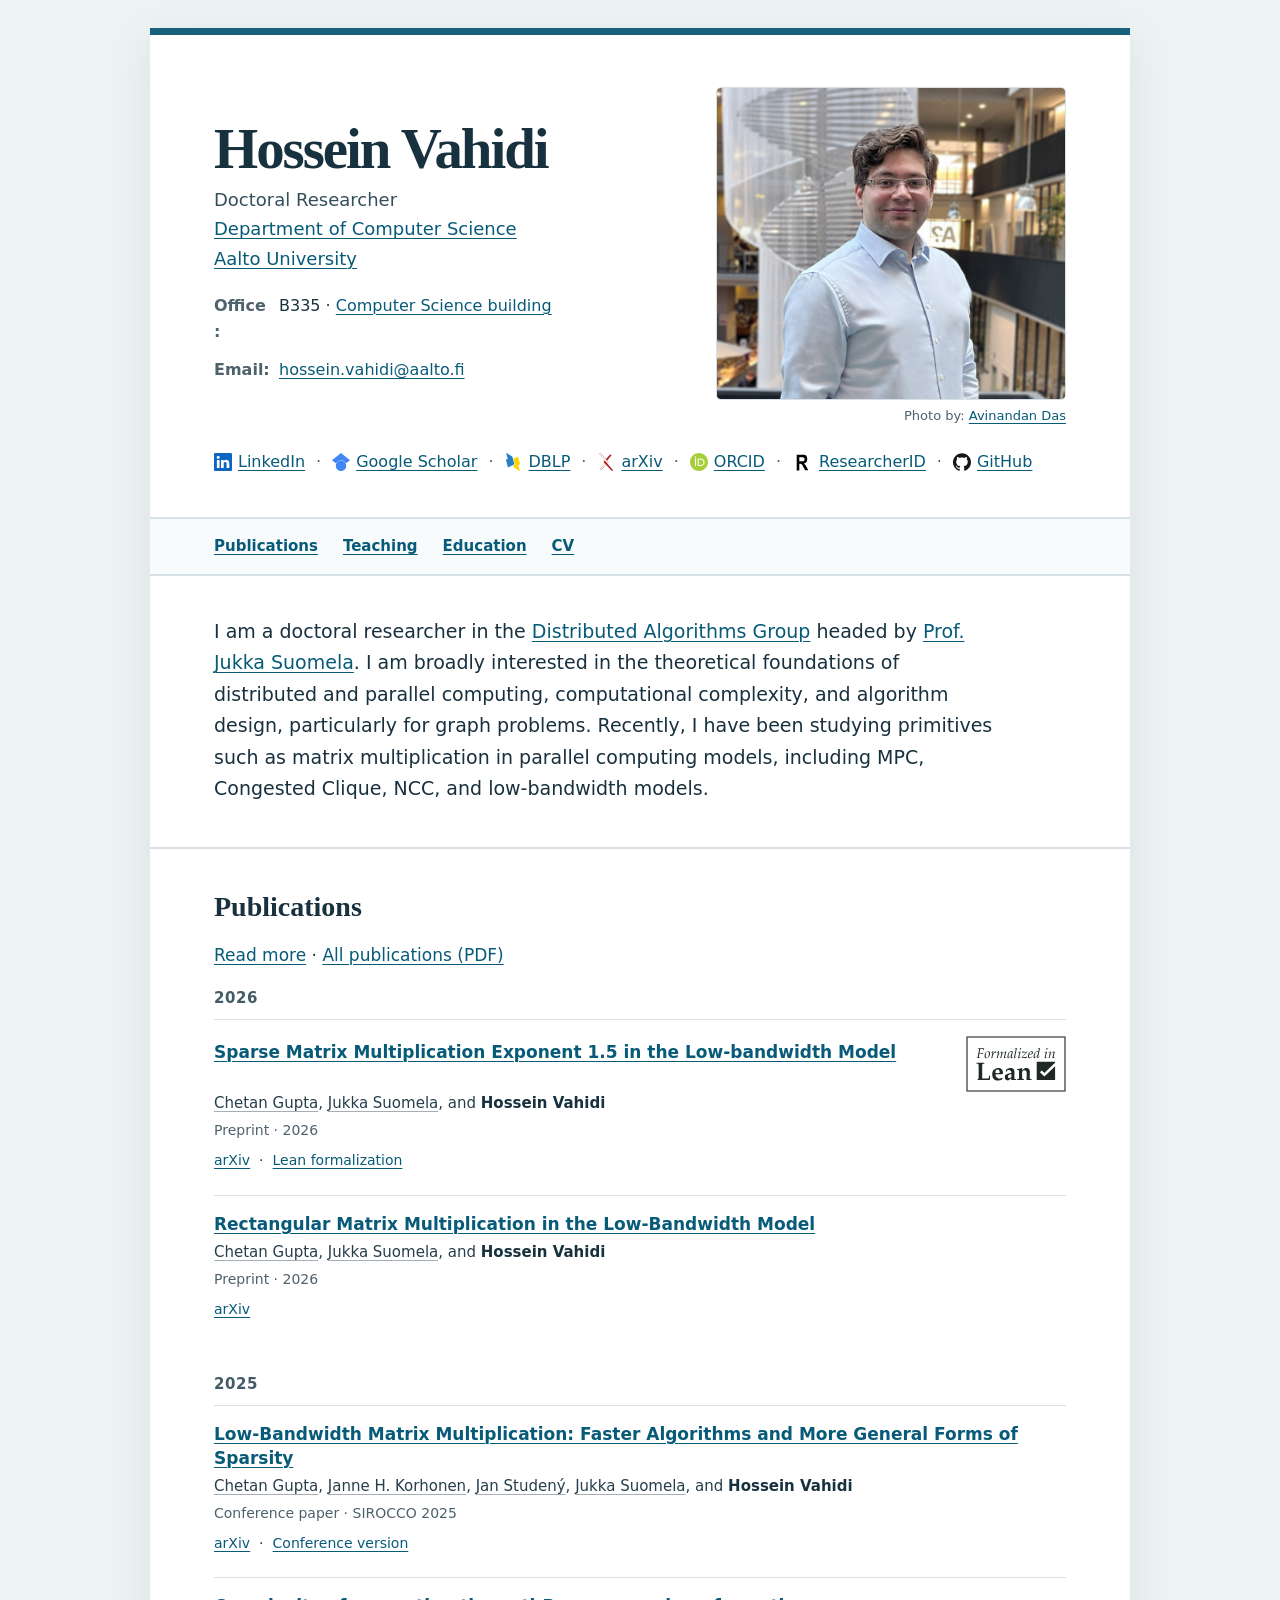
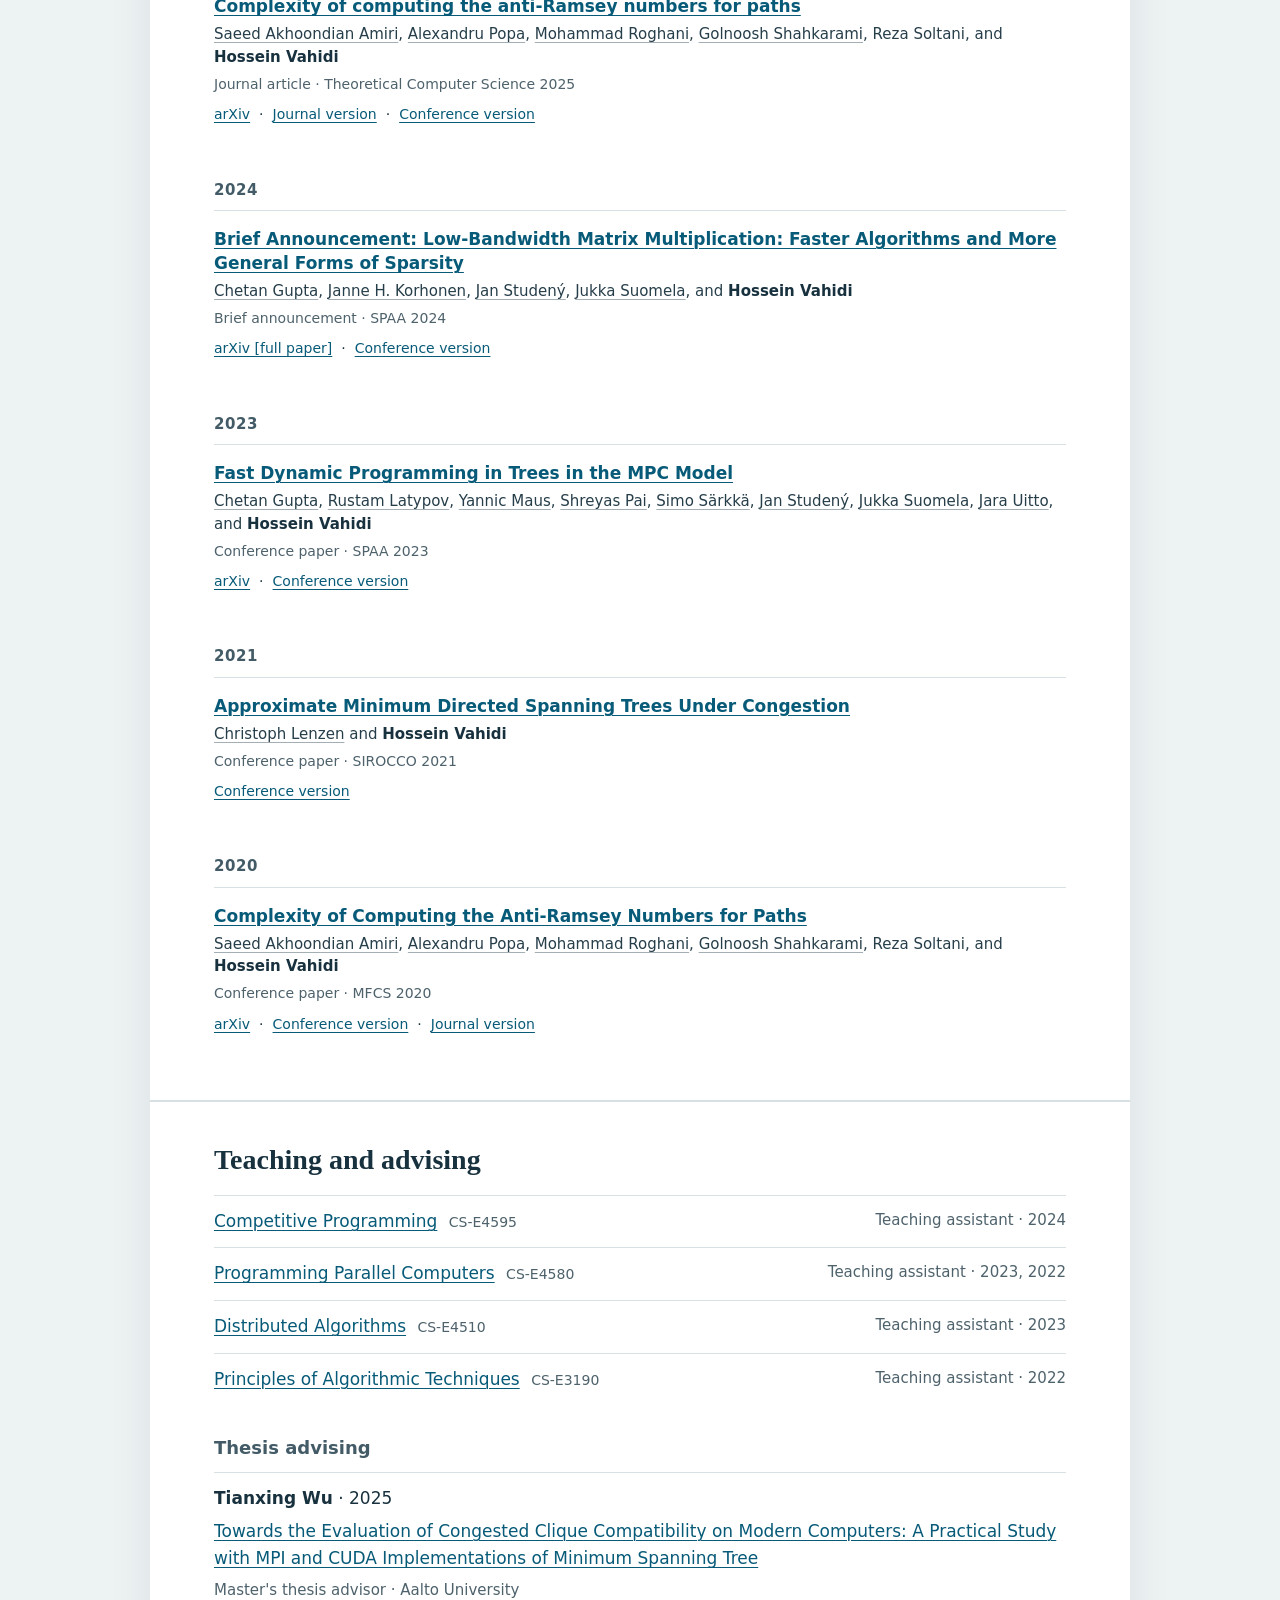
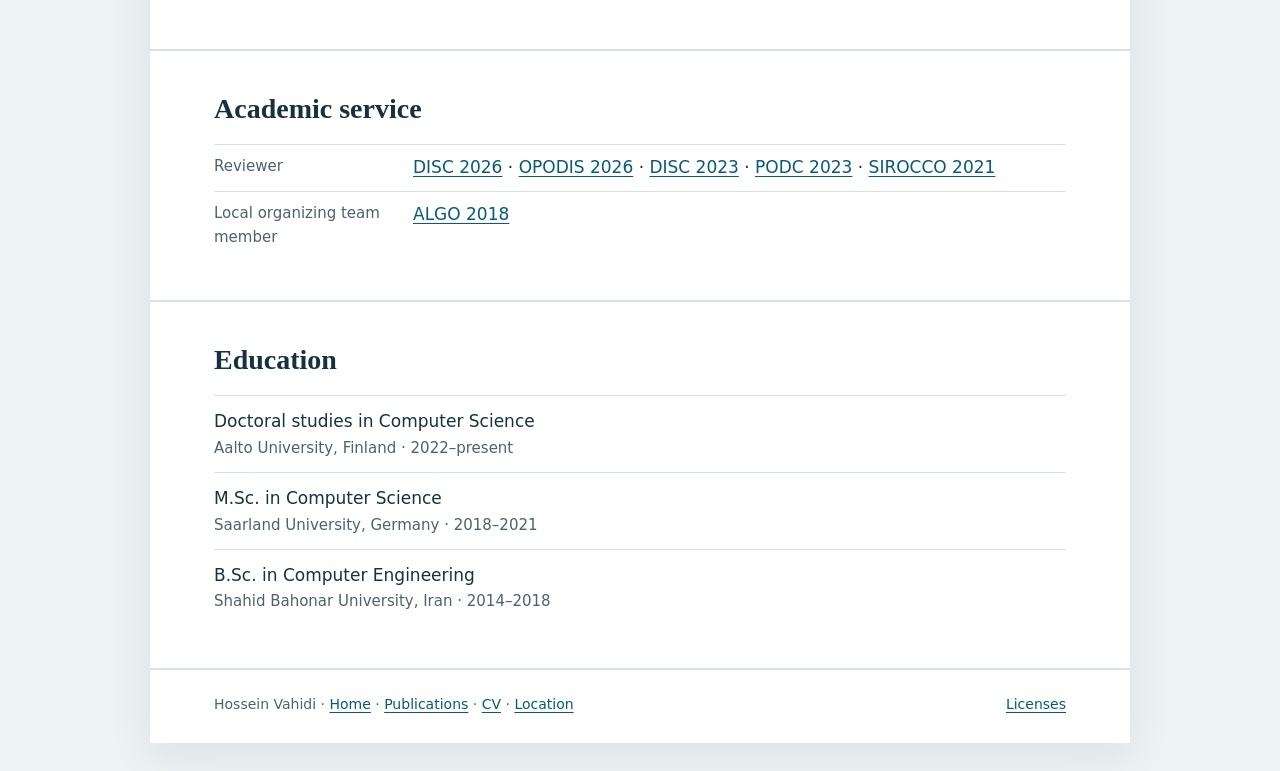
==== commit 8342f07c: "moved the check after Lean" ====
--- a/index.html
+++ b/index.html
@@ -27,7 +27,7 @@
       <div class="profile-links" aria-label="Academic and professional profiles"><span class="profile-item"><a href="https://www.linkedin.com/in/hnvahidi/"><svg class="profile-logo" data-profile="linkedin" viewBox="0 0 16 16" fill="#0A66C2" aria-hidden="true" focusable="false"><path d="M0 1.146C0 .513.526 0 1.175 0h13.65C15.474 0 16 .513 16 1.146v13.708c0 .633-.526 1.146-1.175 1.146H1.175C.526 16 0 15.487 0 14.854zm4.943 12.248V6.169H2.542v7.225zm-1.2-8.212c.837 0 1.358-.554 1.358-1.248-.015-.709-.52-1.248-1.342-1.248S2.4 3.226 2.4 3.934c0 .694.521 1.248 1.327 1.248zm4.908 8.212V9.359c0-.216.016-.432.08-.586.173-.431.568-.878 1.232-.878.869 0 1.216.662 1.216 1.634v3.865h2.401V9.25c0-2.22-1.184-3.252-2.764-3.252-1.274 0-1.845.7-2.165 1.193v.025h-.016l.016-.025V6.169h-2.4c.03.678 0 7.225 0 7.225z"/></svg><span>LinkedIn</span></a> <span class="profile-separator" aria-hidden="true">·</span></span> <span class="profile-item"><a href="https://scholar.google.com/citations?user=b3YQjyIAAAAJ"><svg class="profile-logo" data-profile="google-scholar" viewBox="0 0 24 24" fill="#4285F4" aria-hidden="true" focusable="false"><path d="M5.242 13.769L0 9.5 12 0l12 9.5-5.242 4.269C17.548 11.249 14.978 9.5 12 9.5c-2.977 0-5.548 1.748-6.758 4.269zM12 10a7 7 0 1 0 0 14 7 7 0 0 0 0-14z"/></svg><span>Google Scholar</span></a> <span class="profile-separator" aria-hidden="true">·</span></span> <span class="profile-item"><a href="https://dblp.org/pid/224/3791-1"><svg class="profile-logo" data-profile="dblp" viewBox="0 0 24 24" fill="#2581C4" aria-hidden="true" focusable="false"><path d="M3.075.002c-.096.013-.154.092-.094.31L4.97 7.73 3.1 8.6s-.56.26-.4.85l2.45 9.159s.16.59.72.33l6.169-2.869 1.3-.61s.52-.24.42-.79l-.01-.06-1.13-4.22-.658-2.45-.672-2.49v-.04s-.16-.59-.84-1L3.5.141s-.265-.16-.425-.139z" fill="#2581C4"/><path d="M18.324 5.03a.724.724 0 0 0-.193.06l-5.602 2.6.862 3.2 1.09 4.08.01.06c.05.47-.411.79-.411.79l-1.88.87.5 1.89.04.1c.07.17.28.6.81.91l6.95 4.269s.68.41.52-.17l-1.981-7.4 1.861-.86s.56-.26.4-.85L18.85 5.42s-.116-.452-.526-.39z" fill="#FFD500"/></svg><span>DBLP</span></a> <span class="profile-separator" aria-hidden="true">·</span></span> <span class="profile-item"><a href="https://arxiv.org/a/vahidi_h_1"><svg class="profile-logo" data-profile="arxiv" viewBox="0 0 24 24" fill="#B31B1B" aria-hidden="true" focusable="false"><path d="M3.8423 0a1.0037 1.0037 0 0 0-.922.6078c-.1536.3687-.0438.6275.2938 1.1113l6.9185 8.3597-1.0223 1.1058a1.0393 1.0393 0 0 0 .003 1.4229l1.2292 1.3135-5.4391 6.4444c-.2803.299-.4538.823-.2971 1.1986a1.0253 1.0253 0 0 0 .9585.635.9133.9133 0 0 0 .6891-.3405l5.783-6.126 7.4902 8.0051a.8527.8527 0 0 0 .6835.2597.9575.9575 0 0 0 .8777-.6138c.1577-.377-.017-.7502-.306-1.1407l-7.0518-8.3418 1.0632-1.13a.9626.9626 0 0 0 .0089-1.3165L4.6336.4639s-.3733-.4535-.768-.463zm0 .272h.0166c.2179.0052.4874.2715.5644.3639l.005.006.0052.0055 10.169 10.9905a.6915.6915 0 0 1-.0072.945l-1.0666 1.133-1.4982-1.7724-8.5994-10.39c-.3286-.472-.352-.6183-.2592-.841a.7307.7307 0 0 1 .6704-.4401Zm14.341 1.5701a.877.877 0 0 0-.6554.2418l-5.6962 6.1584 1.6944 1.8319 5.3089-6.5138c.3251-.4335.479-.6603.3247-1.0292a1.1205 1.1205 0 0 0-.9763-.689zm-7.6557 12.2823 1.3186 1.4135-5.7864 6.1295a.6494.6494 0 0 1-.4959.26.7516.7516 0 0 1-.706-.4669c-.1119-.2682.0359-.6864.2442-.9083l.0051-.0055.0047-.0055z"/></svg><span>arXiv</span></a> <span class="profile-separator" aria-hidden="true">·</span></span> <span class="profile-item"><a href="https://orcid.org/0000-0002-0040-1213"><svg class="profile-logo" data-profile="orcid" viewBox="0 0 24 24" fill="#A6CE39" aria-hidden="true" focusable="false"><path d="M12 0C5.372 0 0 5.372 0 12s5.372 12 12 12 12-5.372 12-12S18.628 0 12 0zM7.369 4.378c.525 0 .947.431.947.947s-.422.947-.947.947a.95.95 0 0 1-.947-.947c0-.525.422-.947.947-.947zm-.722 3.038h1.444v10.041H6.647V7.416zm3.562 0h3.9c3.712 0 5.344 2.653 5.344 5.025 0 2.578-2.016 5.025-5.325 5.025h-3.919V7.416zm1.444 1.303v7.444h2.297c3.272 0 4.022-2.484 4.022-3.722 0-2.016-1.284-3.722-4.097-3.722h-2.222z"/></svg><span>ORCID</span></a> <span class="profile-separator" aria-hidden="true">·</span></span> <span class="profile-item"><a href="https://www.webofscience.com/wos/author/record/REZ-7550-2026"><svg class="profile-logo" data-profile="web-of-science" viewBox="0 0 320 512" fill="#000000" aria-hidden="true" focusable="false"><path d="M 18.560221,447.99914 V 64 H 152.41616 c 34.22381,0 58.6717,3.455812 73.34367,10.352093 14.67196,6.896322 26.71982,18.864102 36.144,35.888077 9.42419,17.02394 14.14393,37.40792 14.14393,61.16806 0,30.03214 -7.19994,54.22408 -21.616,72.55967 -14.41603,18.33559 -34.88004,29.85582 -61.42399,34.57601 13.61584,9.7759 24.88013,20.47974 33.792,32.08006 8.91187,11.61601 21.03978,32.4318 36.41613,62.47968 l 38.22388,74.8959 h -75.84009 l -45.98377,-83.5518 c -16.55978,-30.20801 -27.8079,-49.1198 -33.74388,-56.70385 -5.93598,-7.58406 -12.22417,-12.83184 -18.86409,-15.71191 -6.63993,-2.88006 -17.2799,-4.31987 -31.951873,-4.31987 H 81.93591 V 448 H 18.560221 Z M 81.93591,226.39968 h 47.15191 c 28.81588,0 47.15191,-1.26393 55.00808,-3.79179 7.85618,-2.52789 14.22398,-7.6322 19.12003,-15.32779 4.89606,-7.67988 7.3281,-17.90378 7.3281,-30.63983 0,-12.22416 -2.4478,-22.04778 -7.3281,-29.47212 -4.8803,-7.42437 -11.51978,-12.52777 -19.90402,-15.32779 -5.93599,-1.92017 -23.13584,-2.88006 -51.59997,-2.88006 H 81.93591 v 97.43983 z"/></svg><span>ResearcherID</span></a> <span class="profile-separator" aria-hidden="true">·</span></span> <span class="profile-item"><a href="https://github.com/HnVahidi"><svg class="profile-logo" data-profile="github" viewBox="0 0 24 24" fill="#181717" aria-hidden="true" focusable="false"><path d="M12 .297c-6.63 0-12 5.373-12 12 0 5.303 3.438 9.8 8.205 11.385.6.113.82-.258.82-.577 0-.285-.01-1.04-.015-2.04-3.338.724-4.042-1.61-4.042-1.61C4.422 18.07 3.633 17.7 3.633 17.7c-1.087-.744.084-.729.084-.729 1.205.084 1.838 1.236 1.838 1.236 1.07 1.835 2.809 1.305 3.495.998.108-.776.417-1.305.76-1.605-2.665-.3-5.466-1.332-5.466-5.93 0-1.31.465-2.38 1.235-3.22-.135-.303-.54-1.523.105-3.176 0 0 1.005-.322 3.3 1.23.96-.267 1.98-.399 3-.405 1.02.006 2.04.138 3 .405 2.28-1.552 3.285-1.23 3.285-1.23.645 1.653.24 2.873.12 3.176.765.84 1.23 1.91 1.23 3.22 0 4.61-2.805 5.625-5.475 5.92.42.36.81 1.096.81 2.22 0 1.606-.015 2.896-.015 3.286 0 .315.21.69.825.57C20.565 22.092 24 17.592 24 12.297c0-6.627-5.373-12-12-12"/></svg><span>GitHub</span></a></span></div>
     </header>
     <nav class="page-nav" aria-label="Homepage sections"><a href="#publications">Publications</a><a href="#teaching">Teaching</a><a href="#education">Education</a><a href="cv.html">CV</a></nav>
-    <main id="main"><div id="research" class="section research-intro"><p class="lead">I am a doctoral researcher in the <a href="https://research.cs.aalto.fi/da/">Distributed Algorithms Group</a> headed by <a href="https://jukkasuomela.fi/">Prof. Jukka Suomela</a>. I am broadly interested in the theoretical foundations of distributed and parallel computing, computational complexity, and algorithm design, particularly for graph problems. Recently, I have been studying primitives such as matrix multiplication in parallel computing models, including MPC, Congested Clique, NCC, and low-bandwidth models.</p></div><section id="publications" class="section"><h2>Publications</h2><p><a href="publications.html">Read more</a> · <a href="downloads/publications.pdf" download>All publications (PDF)</a></p><div class="year-group"><h3>2026</h3><ol class="publication-list"><li class="publication"><div class="paper-title-row"><h4><a href="publications.html#lb-sparse-mm-exponent26">Sparse Matrix Multiplication Exponent 1.5 in the Low-bandwidth Model</a></h4><a class="formalization-badge" href="https://doi.org/10.5281/zenodo.24127514"><img src="assets/images/formalized-in-lean.svg" width="134" height="56" alt="Formalized in Lean (Zenodo)"></a></div><p class="authors"><a class="coauthor-link" href="https://sites.google.com/view/chetan-gupta/home">Chetan Gupta</a>, <a class="coauthor-link" href="https://jukkasuomela.fi/">Jukka Suomela</a>, and <strong>Hossein Vahidi</strong></p><p class="pub-meta">Preprint · 2026</p><p class="version-links"><a href="https://arxiv.org/abs/2611.15201">arXiv</a> <span aria-hidden="true">·</span> <a href="https://doi.org/10.5281/zenodo.24127514">Lean formalization</a></p></li><li class="publication"><h4><a href="publications.html#rectangular-lb-mm26">Rectangular Matrix Multiplication in the Low-Bandwidth Model</a></h4><p class="authors"><a class="coauthor-link" href="https://sites.google.com/view/chetan-gupta/home">Chetan Gupta</a>, <a class="coauthor-link" href="https://jukkasuomela.fi/">Jukka Suomela</a>, and <strong>Hossein Vahidi</strong></p><p class="pub-meta">Preprint · 2026</p><p class="version-links"><a href="https://arxiv.org/abs/2606.04652">arXiv</a></p></li></ol></div><div class="year-group"><h3>2025</h3><ol class="publication-list"><li class="publication"><h4><a href="publications.html#lb-sparse-mm25">Low-Bandwidth Matrix Multiplication: Faster Algorithms and More General Forms of Sparsity</a></h4><p class="authors"><a class="coauthor-link" href="https://sites.google.com/view/chetan-gupta/home">Chetan Gupta</a>, <a class="coauthor-link" href="https://research-explorer.ista.ac.at/person/C5402D42-15BC-11E9-A202-CA2BE6697425">Janne H. Korhonen</a>, <a class="coauthor-link" href="https://sites.google.com/view/janstudeny/">Jan Studený</a>, <a class="coauthor-link" href="https://jukkasuomela.fi/">Jukka Suomela</a>, and <strong>Hossein Vahidi</strong></p><p class="pub-meta">Conference paper · SIROCCO 2025</p><p class="version-links"><a href="https://arxiv.org/abs/2404.15559">arXiv</a> <span aria-hidden="true">·</span> <a href="https://doi.org/10.1007/978-3-031-91736-3_20">Conference version</a></p></li><li class="publication"><h4><a href="publications.html#antiramsey20">Complexity of computing the anti-Ramsey numbers for paths</a></h4><p class="authors"><a class="coauthor-link" href="https://sites.google.com/view/saeedamiri/home">Saeed Akhoondian Amiri</a>, <a class="coauthor-link" href="https://alexpopa.neocities.org/">Alexandru Popa</a>, <a class="coauthor-link" href="https://mohammadroghani.github.io/">Mohammad Roghani</a>, <a class="coauthor-link" href="https://www.mpi-inf.mpg.de/departments/algorithms-complexity/people/current-members/golnoosh-shahkarami">Golnoosh Shahkarami</a>, Reza Soltani, and <strong>Hossein Vahidi</strong></p><p class="pub-meta">Journal article · Theoretical Computer Science 2025</p><p class="version-links"><a href="https://arxiv.org/abs/1810.08004">arXiv</a> <span aria-hidden="true">·</span> <a href="https://doi.org/10.1016/j.tcs.2025.115271">Journal version</a> <span aria-hidden="true">·</span> <a href="https://drops.dagstuhl.de/entities/document/10.4230/LIPIcs.MFCS.2020.6">Conference version</a></p></li></ol></div><div class="year-group"><h3>2024</h3><ol class="publication-list"><li class="publication"><h4><a href="publications.html#lb-sparse-mm-spaa24">Brief Announcement: Low-Bandwidth Matrix Multiplication: Faster Algorithms and More General Forms of Sparsity</a></h4><p class="authors"><a class="coauthor-link" href="https://sites.google.com/view/chetan-gupta/home">Chetan Gupta</a>, <a class="coauthor-link" href="https://research-explorer.ista.ac.at/person/C5402D42-15BC-11E9-A202-CA2BE6697425">Janne H. Korhonen</a>, <a class="coauthor-link" href="https://sites.google.com/view/janstudeny/">Jan Studený</a>, <a class="coauthor-link" href="https://jukkasuomela.fi/">Jukka Suomela</a>, and <strong>Hossein Vahidi</strong></p><p class="pub-meta">Brief announcement · SPAA 2024</p><p class="version-links"><a href="https://arxiv.org/abs/2404.15559">arXiv [full paper]</a> <span aria-hidden="true">·</span> <a href="https://doi.org/10.1145/3626183.3660270">Conference version</a></p></li></ol></div><div class="year-group"><h3>2023</h3><ol class="publication-list"><li class="publication"><h4><a href="publications.html#mpc_dp_trees23">Fast Dynamic Programming in Trees in the MPC Model</a></h4><p class="authors"><a class="coauthor-link" href="https://sites.google.com/view/chetan-gupta/home">Chetan Gupta</a>, <a class="coauthor-link" href="https://rustamlatypov.github.io/">Rustam Latypov</a>, <a class="coauthor-link" href="https://academia.yannicmaus.de/">Yannic Maus</a>, <a class="coauthor-link" href="https://shreyaspai.com/">Shreyas Pai</a>, <a class="coauthor-link" href="https://users.aalto.fi/~ssarkka/">Simo Särkkä</a>, <a class="coauthor-link" href="https://sites.google.com/view/janstudeny/">Jan Studený</a>, <a class="coauthor-link" href="https://jukkasuomela.fi/">Jukka Suomela</a>, <a class="coauthor-link" href="https://users.aalto.fi/~uittoj3/">Jara Uitto</a>, and <strong>Hossein Vahidi</strong></p><p class="pub-meta">Conference paper · SPAA 2023</p><p class="version-links"><a href="https://arxiv.org/abs/2305.03693">arXiv</a> <span aria-hidden="true">·</span> <a href="https://doi.org/10.1145/3558481.3591098">Conference version</a></p></li></ol></div><div class="year-group"><h3>2021</h3><ol class="publication-list"><li class="publication"><h4><a href="publications.html#congest-mdst21">Approximate Minimum Directed Spanning Trees Under Congestion</a></h4><p class="authors"><a class="coauthor-link" href="https://sites.google.com/view/christoph-lenzen">Christoph Lenzen</a> and <strong>Hossein Vahidi</strong></p><p class="pub-meta">Conference paper · SIROCCO 2021</p><p class="version-links"><a href="https://doi.org/10.1007/978-3-030-79527-6_20">Conference version</a></p></li></ol></div><div class="year-group"><h3>2020</h3><ol class="publication-list"><li class="publication"><h4><a href="publications.html#antiramsey-mfcs20">Complexity of Computing the Anti-Ramsey Numbers for Paths</a></h4><p class="authors"><a class="coauthor-link" href="https://sites.google.com/view/saeedamiri/home">Saeed Akhoondian Amiri</a>, <a class="coauthor-link" href="https://alexpopa.neocities.org/">Alexandru Popa</a>, <a class="coauthor-link" href="https://mohammadroghani.github.io/">Mohammad Roghani</a>, <a class="coauthor-link" href="https://www.mpi-inf.mpg.de/departments/algorithms-complexity/people/current-members/golnoosh-shahkarami">Golnoosh Shahkarami</a>, Reza Soltani, and <strong>Hossein Vahidi</strong></p><p class="pub-meta">Conference paper · MFCS 2020</p><p class="version-links"><a href="https://arxiv.org/abs/1810.08004">arXiv</a> <span aria-hidden="true">·</span> <a href="https://drops.dagstuhl.de/entities/document/10.4230/LIPIcs.MFCS.2020.6">Conference version</a> <span aria-hidden="true">·</span> <a href="https://doi.org/10.1016/j.tcs.2025.115271">Journal version</a></p></li></ol></div></section><section id="teaching" class="section"><h2>Teaching and advising</h2><ul class="simple-list"><li class="simple-item"><span><a href="https://plus.cs.aalto.fi/cs-e4595/2024/">Competitive Programming</a> <span class="code">CS-E4595</span></span><span class="item-detail">Teaching assistant · 2024</span></li><li class="simple-item"><span><a href="https://ppc.cs.aalto.fi/">Programming Parallel Computers</a> <span class="code">CS-E4580</span></span><span class="item-detail">Teaching assistant · 2023, 2022</span></li><li class="simple-item"><span><a href="https://jukkasuomela.fi/da2020/">Distributed Algorithms</a> <span class="code">CS-E4510</span></span><span class="item-detail">Teaching assistant · 2023</span></li><li class="simple-item"><span><a href="https://plus.cs.aalto.fi/CS-E3190/2022/">Principles of Algorithmic Techniques</a> <span class="code">CS-E3190</span></span><span class="item-detail">Teaching assistant · 2022</span></li></ul><h3 class="subheading">Thesis advising</h3><ul class="simple-list"><li class="thesis-item"><p><strong>Tianxing Wu</strong> · 2025</p><p><a href="https://urn.fi/URN:NBN:fi:aalto-202508196296">Towards the Evaluation of Congested Clique Compatibility on Modern Computers: A Practical Study with MPI and CUDA Implementations of Minimum Spanning Tree</a></p><p class="item-detail">Master&#x27;s thesis advisor · Aalto University</p></li></ul></section><section id="service" class="section"><h2>Academic service</h2><dl class="service-list"><div class="service-row"><dt>Reviewer</dt><dd><a href="https://www.disc-conference.org/wp/disc2026/">DISC 2026</a> <span aria-hidden="true">·</span> <a href="https://opodis26.software.imdea.org/">OPODIS 2026</a> <span aria-hidden="true">·</span> <a href="https://drops.dagstuhl.de/entities/document/10.4230/LIPIcs.DISC.2023.0">DISC 2023</a> <span aria-hidden="true">·</span> <a href="https://www.podc.org/podc2023/">PODC 2023</a> <span aria-hidden="true">·</span> <a href="https://link.springer.com/book/10.1007/978-3-030-79527-6">SIROCCO 2021</a></dd></div><div class="service-row"><dt>Local organizing team member</dt><dd><a href="https://algo2018.hiit.fi/committees/">ALGO 2018</a></dd></div></dl></section><section id="education" class="section"><h2>Education</h2><ul class="simple-list"><li class="simple-item"><span>Doctoral studies in Computer Science</span><span class="item-detail">Aalto University, Finland · 2022–present</span></li><li class="simple-item"><span>M.Sc. in Computer Science</span><span class="item-detail">Saarland University, Germany · 2018–2021</span></li><li class="simple-item"><span>B.Sc. in Computer Engineering</span><span class="item-detail">Shahid Bahonar University, Iran · 2014–2018</span></li></ul></section></main>
+    <main id="main"><div id="research" class="section research-intro"><p class="lead">I am a doctoral researcher in the <a href="https://research.cs.aalto.fi/da/">Distributed Algorithms Group</a> headed by <a href="https://jukkasuomela.fi/">Prof. Jukka Suomela</a>. I am broadly interested in the theoretical foundations of distributed and parallel computing, computational complexity, and algorithm design, particularly for graph problems. Recently, I have been studying primitives such as matrix multiplication in parallel computing models, including MPC, Congested Clique, NCC, and low-bandwidth models.</p></div><section id="publications" class="section"><h2>Publications</h2><p><a href="publications.html">Read more</a> · <a href="downloads/publications.pdf" download>All publications (PDF)</a></p><div class="year-group"><h3>2026</h3><ol class="publication-list"><li class="publication"><div class="paper-title-row"><h4><a href="publications.html#lb-sparse-mm-exponent26">Sparse Matrix Multiplication Exponent 1.5 in the Low-bandwidth Model</a></h4><a class="formalization-badge" href="https://doi.org/10.5281/zenodo.24127514"><img src="assets/images/formalized-in-lean.svg" width="99" height="56" alt="Formalized in Lean (Zenodo)"></a></div><p class="authors"><a class="coauthor-link" href="https://sites.google.com/view/chetan-gupta/home">Chetan Gupta</a>, <a class="coauthor-link" href="https://jukkasuomela.fi/">Jukka Suomela</a>, and <strong>Hossein Vahidi</strong></p><p class="pub-meta">Preprint · 2026</p><p class="version-links"><a href="https://arxiv.org/abs/2611.15201">arXiv</a> <span aria-hidden="true">·</span> <a href="https://doi.org/10.5281/zenodo.24127514">Lean formalization</a></p></li><li class="publication"><h4><a href="publications.html#rectangular-lb-mm26">Rectangular Matrix Multiplication in the Low-Bandwidth Model</a></h4><p class="authors"><a class="coauthor-link" href="https://sites.google.com/view/chetan-gupta/home">Chetan Gupta</a>, <a class="coauthor-link" href="https://jukkasuomela.fi/">Jukka Suomela</a>, and <strong>Hossein Vahidi</strong></p><p class="pub-meta">Preprint · 2026</p><p class="version-links"><a href="https://arxiv.org/abs/2606.04652">arXiv</a></p></li></ol></div><div class="year-group"><h3>2025</h3><ol class="publication-list"><li class="publication"><h4><a href="publications.html#lb-sparse-mm25">Low-Bandwidth Matrix Multiplication: Faster Algorithms and More General Forms of Sparsity</a></h4><p class="authors"><a class="coauthor-link" href="https://sites.google.com/view/chetan-gupta/home">Chetan Gupta</a>, <a class="coauthor-link" href="https://research-explorer.ista.ac.at/person/C5402D42-15BC-11E9-A202-CA2BE6697425">Janne H. Korhonen</a>, <a class="coauthor-link" href="https://sites.google.com/view/janstudeny/">Jan Studený</a>, <a class="coauthor-link" href="https://jukkasuomela.fi/">Jukka Suomela</a>, and <strong>Hossein Vahidi</strong></p><p class="pub-meta">Conference paper · SIROCCO 2025</p><p class="version-links"><a href="https://arxiv.org/abs/2404.15559">arXiv</a> <span aria-hidden="true">·</span> <a href="https://doi.org/10.1007/978-3-031-91736-3_20">Conference version</a></p></li><li class="publication"><h4><a href="publications.html#antiramsey20">Complexity of computing the anti-Ramsey numbers for paths</a></h4><p class="authors"><a class="coauthor-link" href="https://sites.google.com/view/saeedamiri/home">Saeed Akhoondian Amiri</a>, <a class="coauthor-link" href="https://alexpopa.neocities.org/">Alexandru Popa</a>, <a class="coauthor-link" href="https://mohammadroghani.github.io/">Mohammad Roghani</a>, <a class="coauthor-link" href="https://www.mpi-inf.mpg.de/departments/algorithms-complexity/people/current-members/golnoosh-shahkarami">Golnoosh Shahkarami</a>, Reza Soltani, and <strong>Hossein Vahidi</strong></p><p class="pub-meta">Journal article · Theoretical Computer Science 2025</p><p class="version-links"><a href="https://arxiv.org/abs/1810.08004">arXiv</a> <span aria-hidden="true">·</span> <a href="https://doi.org/10.1016/j.tcs.2025.115271">Journal version</a> <span aria-hidden="true">·</span> <a href="https://drops.dagstuhl.de/entities/document/10.4230/LIPIcs.MFCS.2020.6">Conference version</a></p></li></ol></div><div class="year-group"><h3>2024</h3><ol class="publication-list"><li class="publication"><h4><a href="publications.html#lb-sparse-mm-spaa24">Brief Announcement: Low-Bandwidth Matrix Multiplication: Faster Algorithms and More General Forms of Sparsity</a></h4><p class="authors"><a class="coauthor-link" href="https://sites.google.com/view/chetan-gupta/home">Chetan Gupta</a>, <a class="coauthor-link" href="https://research-explorer.ista.ac.at/person/C5402D42-15BC-11E9-A202-CA2BE6697425">Janne H. Korhonen</a>, <a class="coauthor-link" href="https://sites.google.com/view/janstudeny/">Jan Studený</a>, <a class="coauthor-link" href="https://jukkasuomela.fi/">Jukka Suomela</a>, and <strong>Hossein Vahidi</strong></p><p class="pub-meta">Brief announcement · SPAA 2024</p><p class="version-links"><a href="https://arxiv.org/abs/2404.15559">arXiv [full paper]</a> <span aria-hidden="true">·</span> <a href="https://doi.org/10.1145/3626183.3660270">Conference version</a></p></li></ol></div><div class="year-group"><h3>2023</h3><ol class="publication-list"><li class="publication"><h4><a href="publications.html#mpc_dp_trees23">Fast Dynamic Programming in Trees in the MPC Model</a></h4><p class="authors"><a class="coauthor-link" href="https://sites.google.com/view/chetan-gupta/home">Chetan Gupta</a>, <a class="coauthor-link" href="https://rustamlatypov.github.io/">Rustam Latypov</a>, <a class="coauthor-link" href="https://academia.yannicmaus.de/">Yannic Maus</a>, <a class="coauthor-link" href="https://shreyaspai.com/">Shreyas Pai</a>, <a class="coauthor-link" href="https://users.aalto.fi/~ssarkka/">Simo Särkkä</a>, <a class="coauthor-link" href="https://sites.google.com/view/janstudeny/">Jan Studený</a>, <a class="coauthor-link" href="https://jukkasuomela.fi/">Jukka Suomela</a>, <a class="coauthor-link" href="https://users.aalto.fi/~uittoj3/">Jara Uitto</a>, and <strong>Hossein Vahidi</strong></p><p class="pub-meta">Conference paper · SPAA 2023</p><p class="version-links"><a href="https://arxiv.org/abs/2305.03693">arXiv</a> <span aria-hidden="true">·</span> <a href="https://doi.org/10.1145/3558481.3591098">Conference version</a></p></li></ol></div><div class="year-group"><h3>2021</h3><ol class="publication-list"><li class="publication"><h4><a href="publications.html#congest-mdst21">Approximate Minimum Directed Spanning Trees Under Congestion</a></h4><p class="authors"><a class="coauthor-link" href="https://sites.google.com/view/christoph-lenzen">Christoph Lenzen</a> and <strong>Hossein Vahidi</strong></p><p class="pub-meta">Conference paper · SIROCCO 2021</p><p class="version-links"><a href="https://doi.org/10.1007/978-3-030-79527-6_20">Conference version</a></p></li></ol></div><div class="year-group"><h3>2020</h3><ol class="publication-list"><li class="publication"><h4><a href="publications.html#antiramsey-mfcs20">Complexity of Computing the Anti-Ramsey Numbers for Paths</a></h4><p class="authors"><a class="coauthor-link" href="https://sites.google.com/view/saeedamiri/home">Saeed Akhoondian Amiri</a>, <a class="coauthor-link" href="https://alexpopa.neocities.org/">Alexandru Popa</a>, <a class="coauthor-link" href="https://mohammadroghani.github.io/">Mohammad Roghani</a>, <a class="coauthor-link" href="https://www.mpi-inf.mpg.de/departments/algorithms-complexity/people/current-members/golnoosh-shahkarami">Golnoosh Shahkarami</a>, Reza Soltani, and <strong>Hossein Vahidi</strong></p><p class="pub-meta">Conference paper · MFCS 2020</p><p class="version-links"><a href="https://arxiv.org/abs/1810.08004">arXiv</a> <span aria-hidden="true">·</span> <a href="https://drops.dagstuhl.de/entities/document/10.4230/LIPIcs.MFCS.2020.6">Conference version</a> <span aria-hidden="true">·</span> <a href="https://doi.org/10.1016/j.tcs.2025.115271">Journal version</a></p></li></ol></div></section><section id="teaching" class="section"><h2>Teaching and advising</h2><ul class="simple-list"><li class="simple-item"><span><a href="https://plus.cs.aalto.fi/cs-e4595/2024/">Competitive Programming</a> <span class="code">CS-E4595</span></span><span class="item-detail">Teaching assistant · 2024</span></li><li class="simple-item"><span><a href="https://ppc.cs.aalto.fi/">Programming Parallel Computers</a> <span class="code">CS-E4580</span></span><span class="item-detail">Teaching assistant · 2023, 2022</span></li><li class="simple-item"><span><a href="https://jukkasuomela.fi/da2020/">Distributed Algorithms</a> <span class="code">CS-E4510</span></span><span class="item-detail">Teaching assistant · 2023</span></li><li class="simple-item"><span><a href="https://plus.cs.aalto.fi/CS-E3190/2022/">Principles of Algorithmic Techniques</a> <span class="code">CS-E3190</span></span><span class="item-detail">Teaching assistant · 2022</span></li></ul><h3 class="subheading">Thesis advising</h3><ul class="simple-list"><li class="thesis-item"><p><strong>Tianxing Wu</strong> · 2025</p><p><a href="https://urn.fi/URN:NBN:fi:aalto-202508196296">Towards the Evaluation of Congested Clique Compatibility on Modern Computers: A Practical Study with MPI and CUDA Implementations of Minimum Spanning Tree</a></p><p class="item-detail">Master&#x27;s thesis advisor · Aalto University</p></li></ul></section><section id="service" class="section"><h2>Academic service</h2><dl class="service-list"><div class="service-row"><dt>Reviewer</dt><dd><a href="https://www.disc-conference.org/wp/disc2026/">DISC 2026</a> <span aria-hidden="true">·</span> <a href="https://opodis26.software.imdea.org/">OPODIS 2026</a> <span aria-hidden="true">·</span> <a href="https://drops.dagstuhl.de/entities/document/10.4230/LIPIcs.DISC.2023.0">DISC 2023</a> <span aria-hidden="true">·</span> <a href="https://www.podc.org/podc2023/">PODC 2023</a> <span aria-hidden="true">·</span> <a href="https://link.springer.com/book/10.1007/978-3-030-79527-6">SIROCCO 2021</a></dd></div><div class="service-row"><dt>Local organizing team member</dt><dd><a href="https://algo2018.hiit.fi/committees/">ALGO 2018</a></dd></div></dl></section><section id="education" class="section"><h2>Education</h2><ul class="simple-list"><li class="simple-item"><span>Doctoral studies in Computer Science</span><span class="item-detail">Aalto University, Finland · 2022–present</span></li><li class="simple-item"><span>M.Sc. in Computer Science</span><span class="item-detail">Saarland University, Germany · 2018–2021</span></li><li class="simple-item"><span>B.Sc. in Computer Engineering</span><span class="item-detail">Shahid Bahonar University, Iran · 2014–2018</span></li></ul></section></main>
     <footer class="footer"><span class="footer-navigation">Hossein Vahidi · <a href="./">Home</a> · <a href="./publications.html">Publications</a> · <a href="./cv.html">CV</a> · <a href="./location.html">Location</a></span><a class="footer-licenses" href="./assets/ICON-LICENSE.txt">Licenses</a></footer>
   </div>
 </body>
--- a/assets/css/site.css
+++ b/assets/css/site.css
@@ -131,7 +131,9 @@
 .publication { padding: 16px 0 18px; border-top: 1px solid var(--line); }
 .publication h4 { margin-bottom: 5px; font-size: 17px; font-weight: 650; line-height: 1.42; }
 .paper-title-row {
-  --badge-width: clamp(5rem, 14vw, 5.5rem);
+  --badge-width: clamp(5.75rem, 16vw, 6.25rem);
+  /* The first baseline is 34 units above the bottom of the 99-unit-wide artwork. */
+  --badge-descent: calc(var(--badge-width) * 34 / 99);
   display: grid;
   grid-template-columns: minmax(0, 1fr) var(--badge-width);
   align-items: first baseline;
@@ -142,8 +144,7 @@
 .formalization-badge img {
   width: var(--badge-width);
   height: auto;
-  /* The first text baseline in the 134 × 56 artwork sits 34 units above its bottom edge. */
-  vertical-align: calc(var(--badge-width) * -34 / 134);
+  vertical-align: calc(0px - var(--badge-descent));
 }
 .publication p { margin-bottom: 0; }
 .authors { color: #263e4a; font-size: 15px; line-height: 1.52; }
@@ -257,7 +258,7 @@
     content: "";
     float: right;
     width: calc(var(--badge-width) + .65rem);
-    height: calc(1lh + var(--badge-width) * 34 / 134);
+    height: calc(1lh + var(--badge-descent));
   }
   .hero { display: block; }
   .portrait-figure { margin-top: 24px; }
